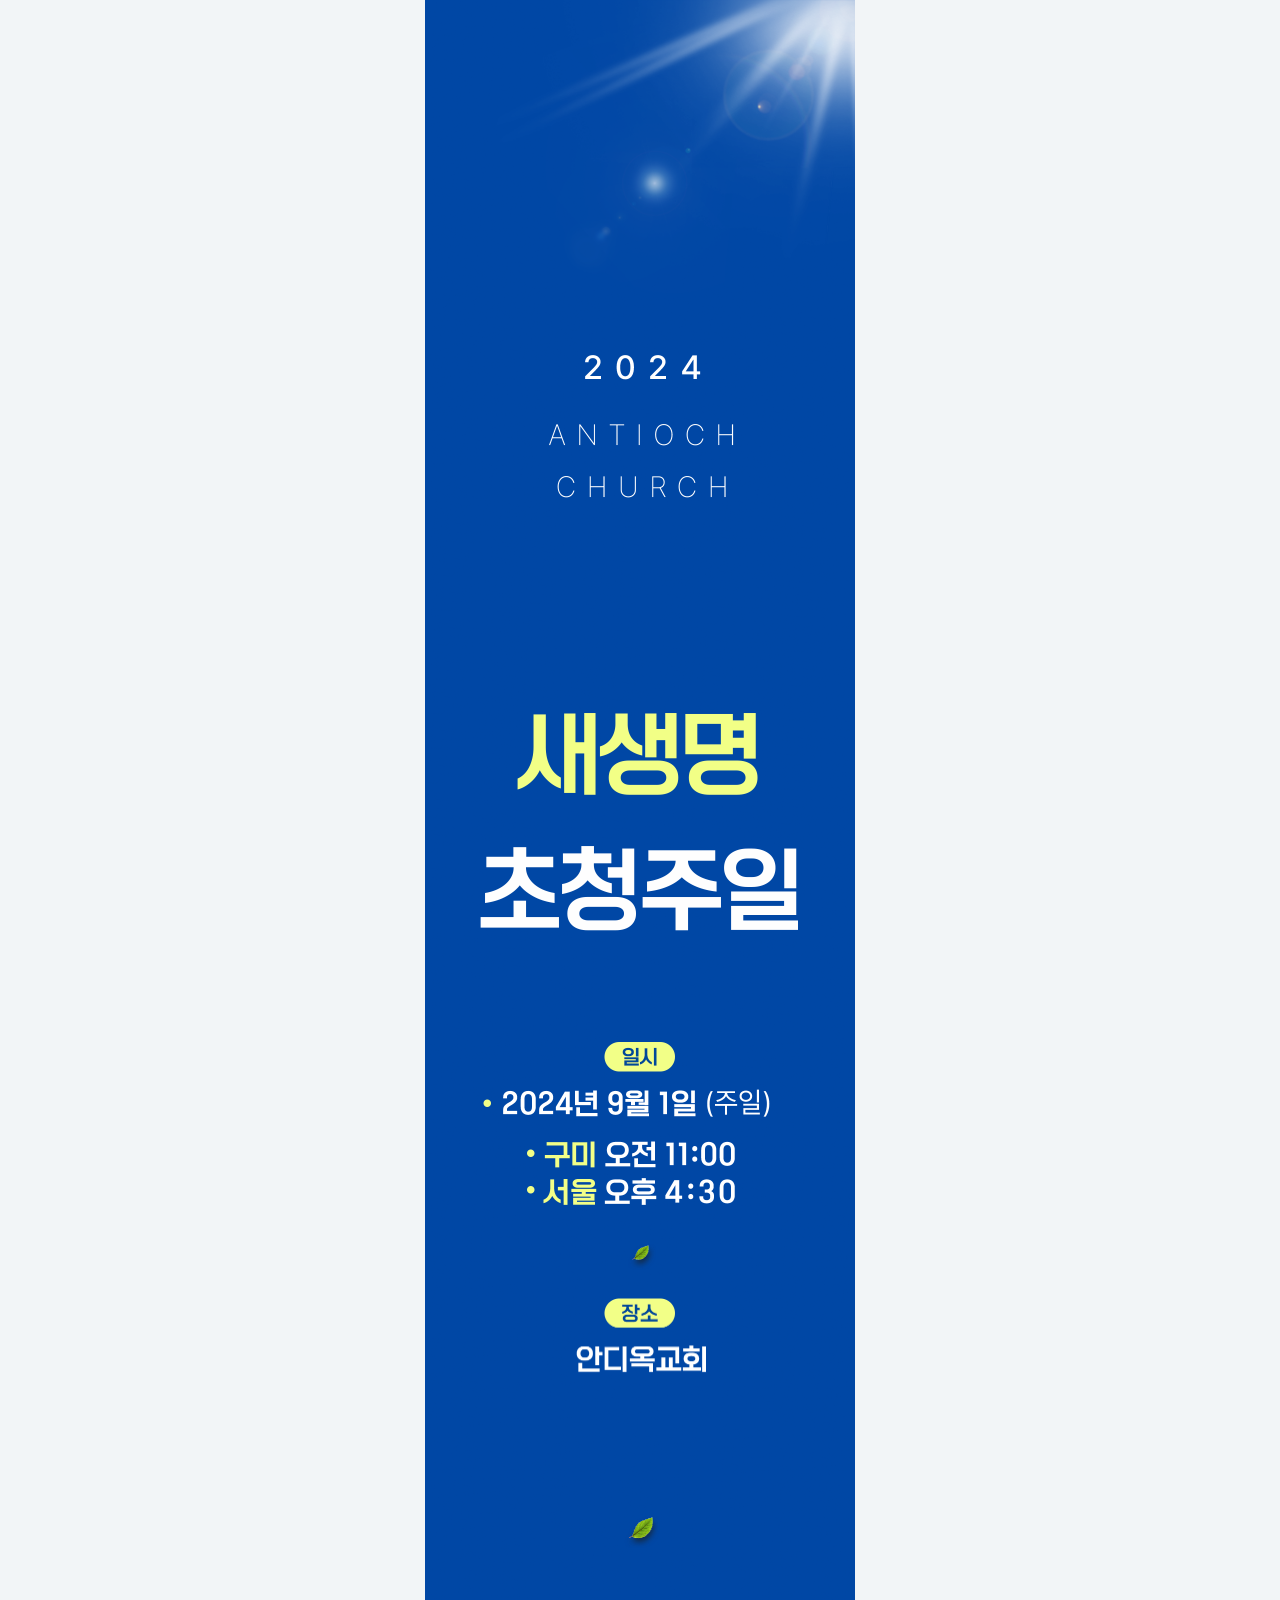
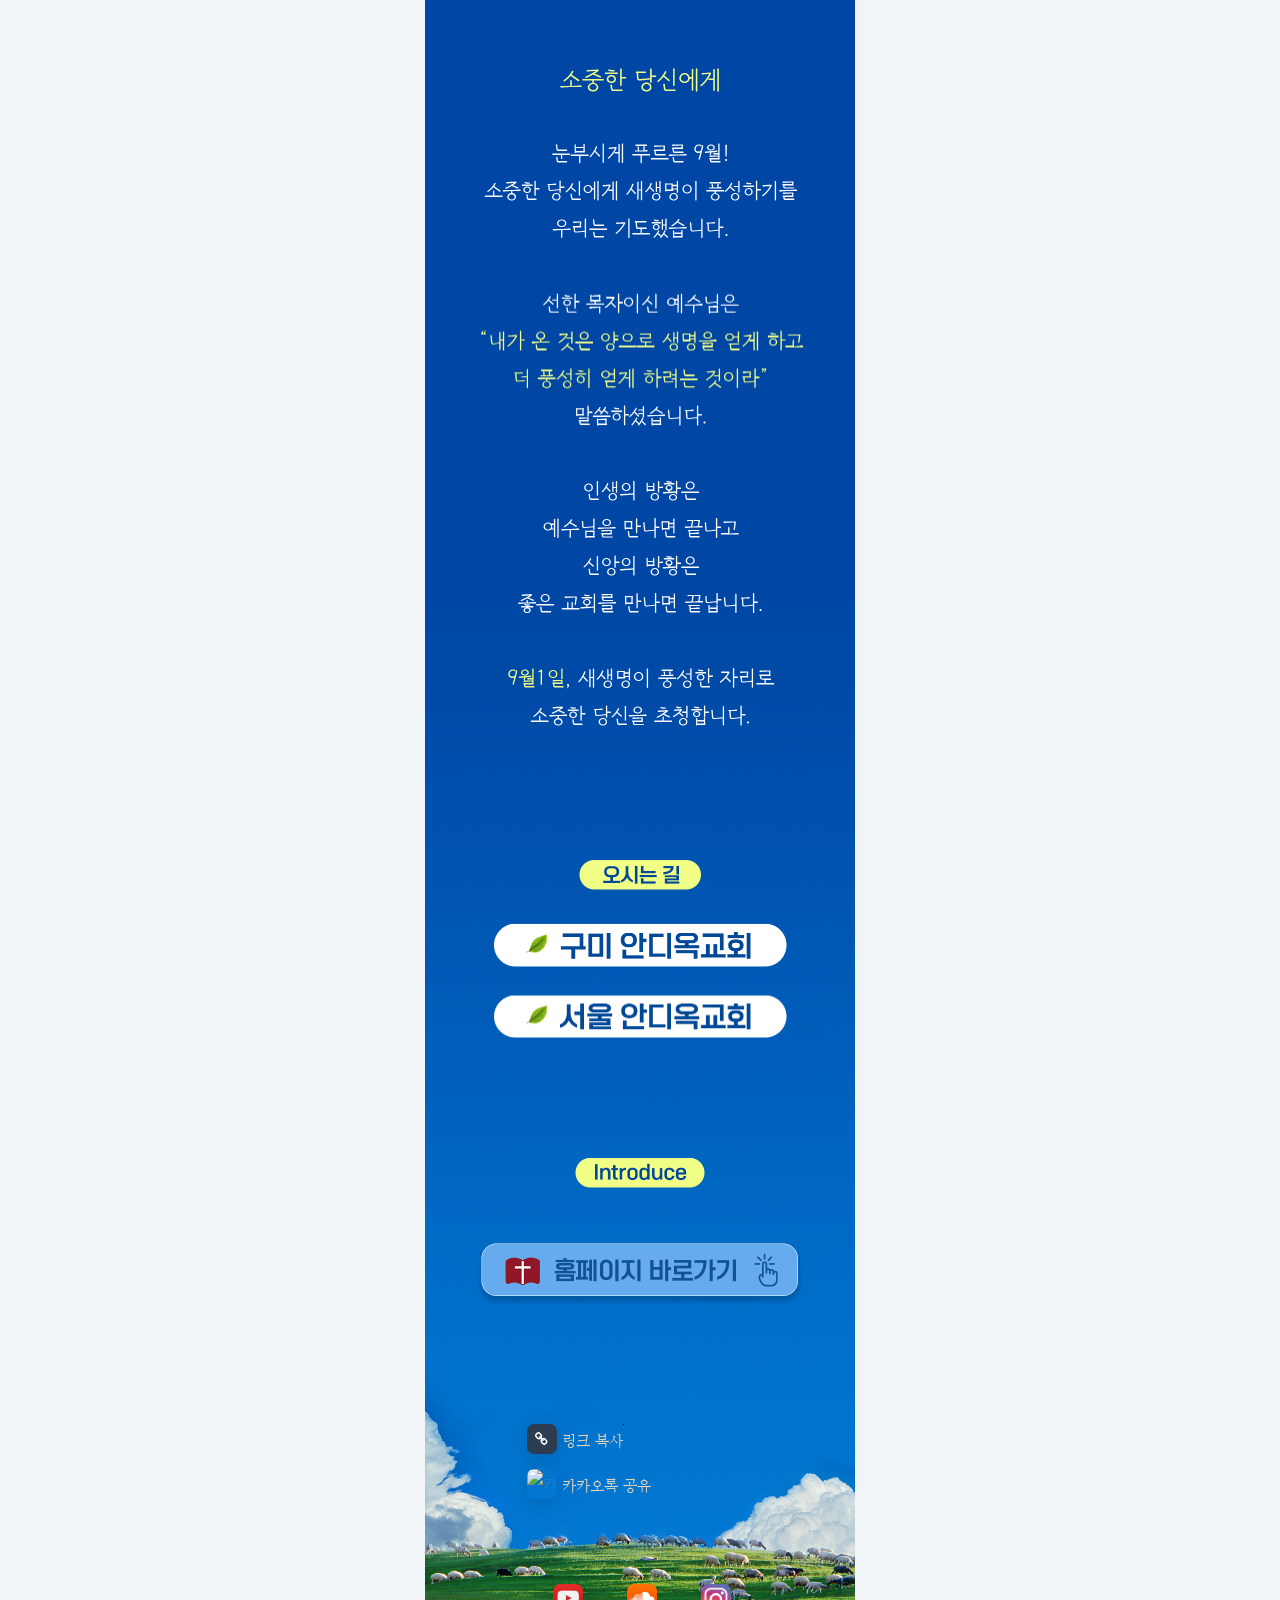
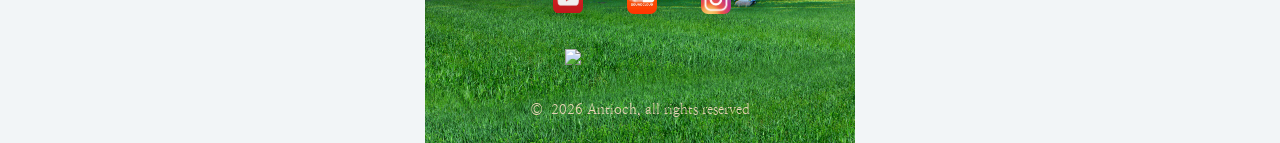
==== index.html @ e5db1d6f "second" ====
<!-- 2024 전교인 새생명 초청 주일 -->

<!DOCTYPE html>
<html lang="kr">
  <head>
    <meta http-equiv="Content-Type" content="text/html; charset=UTF-8" />
    <meta
      name="apple-mobile-web-app-status-bar-style"
      content="black-translucent"
    />
    <meta
      name="viewport"
      content="width=device-width, initial-scale=1, minimum-scale=1, viewport-fit=cover, user-scalable=yes"
    />
    <meta name="format-detection" content="telephone=no" />
    <link rel="shortcut icon" type="image/x-icon" href="img2/logo.png" />
    <link
      rel="stylesheet"
      href="https://maxcdn.bootstrapcdn.com/font-awesome/4.7.0/css/font-awesome.min.css"
    />
    <!--링크복사, 위로가기 토글 아이콘-->
    <link rel="stylesheet" type="text/css" href="./src/framework.css" />
    <!--  로딩 -->
    <link rel="stylesheet" type="text/css" href="./src/style.css" />
    <!--전체형태-->
    <link rel="stylesheet" type="text/css" href="./src/slider.css" />
    <link rel="stylesheet" href="./src/fade.css" />

    <!-- 폰트어썸 -->
    <script type="text/javascript" src="./src/jquery.js"></script>
    <script type="text/javascript" src="./src/plugins.js"></script>
    <script type="text/javascript" src="./src/underscore.js"></script>
    <script
      type="text/javascript"
      src="./src/modernizr.custom.63321.js"
    ></script>
    <script type="text/javascript" src="./src/custom.js"></script>
    <script charset="UTF-8" src="./src/kakao.js"></script>
    <script
      src="https://t1.kakaocdn.net/kakao_js_sdk/${VERSION}/kakao.min.js"
      integrity="${INTEGRITY_VALUE}"
      crossorigin="anonymous"
    ></script>
    <script type="text/javascript" src="./src/fade.js"></script>
    <script>
      setTimeout(function () {
        location.reload();
      }, 900000); // 900000밀리초 = 900초후 페이지 새로고침
    </script>

    <meta property="og:image" content="img2/metaimg.jpg" />
    <!-- 테스트 -->
    <title>전교인 새생명 초청주일</title>
    <meta property="og:description" content="2024년 9/1(일) 안디옥교회 본당" />
    <meta name="apple-mobile-web-app-capable" content="yes" />
    <meta name="theme-color" content="#000000" />
  </head>

  <!-- head 1차 정리 -->

  <body class="is-not-ios" onload="showImage()">
    <!-- 로딩 이미지 -->
    <div id="preloader" class="preloader-light">
      <div id="preload-spinner"></div>
      <h1></h1>
      <p>잠시만 기다려주세요</p>
    </div>

    <!-- body start -->
    <div id="page-transitions" style="min-height: 592px">
      <!-- <div id="menu-hider" style="transition: all 300ms ease 0s;"></div> -->
      <div class="page-content" style="transition: all 300ms ease 0s">
        <div class="main-img" id="thisone">
          <!-- <img id="background" src="img2/envelope2.png" alt="background" /> -->
          <img
            id="background letter"
            src="img2/background.png"
            alt="background"
          />
          <!-- <img id="letter" src="img2/letter2.png" alt="background" /> -->
        </div>

        <div>
          <img class="first-part" src="img2/1.png" alt="leap1" />
        </div>

        <div>
          <img class="first-part mt-100" src="img2/2.png" alt="" />
        </div>
        <div>
          <img class="first-part reveal" src="img2/3.png" alt="leap1" />
        </div>

        <div>
          <img class="first-part reveal" src="img2/4.png" alt="" />
        </div>
        <div>
          <img class="first-part reveal" src="img2/5.png" alt="leap1" />
        </div>

        <div>
          <img class="first-part reveal" src="img2/6.png" alt="" />
        </div>
        <div>
          <img class="first-part reveal" src="img2/7.png" alt="leap1" />
        </div>

        <div>
          <img class="first-part reveal" src="img2/8.png" alt="" />
        </div>
        <div>
          <img class="first-part reveal" src="img2/9.png" alt="leap1" />
        </div>

        <div>
          <img class="first-part reveal" src="img2/10.png" alt="" />
        </div>
        <div>
          <img class="first-part reveal" src="img2/11.png" alt="leap1" />
        </div>

        <div>
          <a
            href="https://map.naver.com/p/search/구미안디옥교회/place/12448686?c=15.00,0,0,0,dh&isCorrectAnswer=true"
            target="_blank"
          >
            <img
              class="first-part reveal"
              id="cursor"
              src="img2/12.png"
              alt=""
            />
          </a>
        </div>
        <div>
          <a
            href="https://map.naver.com/p/search/안디옥교회/place/18898428?c=15.00,0,0,0,dh&placePath=%3Fentry%253Dbmp"
            target="_blank"
          >
            <img
              class="first-part reveal"
              id="cursor"
              src="img2/13.png"
              alt=""
            />
          </a>
        </div>

        <div>
          <img class="first-part reveal" src="img2/14.png" alt="" />
        </div>
        <div>
          <a href="http://antiochi.org" target="_blank">
            <img
              class="first-part blink"
              id="mb-100"
              id="cursor"
              src="img2/15.png"
              alt=""
            />
          </a>
        </div>

        <div id="information1">
          <a
            id="copyUrl"
            href="#"
            class="copyUrl shadow-small icon icon-round no-border icon-xs bg-tumblr"
            ><i class="fa fa-link font-14 mr-10"></i>
          </a>
          <a id="copyUrl" href="#" class="copyText copyUrl nanum-font"
            >링크 복사</a
          >
          <div>
            <textarea id="url" readonly="">
              https://prorege.github.io/2024_newlife/</textarea
            >
            <script>
              $(".copyUrl").click(function () {
                $("#url").select();
                document.execCommand("copy");
                alert("초대장 링크(url주소)를 복사 하였습니다.");
              });
            </script>
          </div>
        </div>

        <div id="information1">
          <script
            src="https://t1.kakaocdn.net/kakao_js_sdk/2.1.0/kakao.min.js"
            integrity="sha384-dpu02ieKC6NUeKFoGMOKz6102CLEWi9+5RQjWSV0ikYSFFd8M3Wp2reIcquJOemx"
            crossorigin="anonymous"
          ></script>
          <script>
            Kakao.init("596b4307d682209d7117ba6031069a81");
            if (!Kakao.isInitialized()) {
              console.error("Kakao SDK initialization failed");
            }
          </script>
          <script src="./share.js"></script>
          <a
            id="kakaotalk-sharing-btn"
            href="javascript:shareMessage()"
            class="shadow-small icon icon-round no-border icon-xs"
          >
            <img
              src="https://developers.kakao.com/assets/img/about/logos/kakaotalksharing/kakaotalk_sharing_btn_medium.png"
              class="sns-logo"
              alt="카카오톡 공유 보내기 버튼"
            />
          </a>
          <a
            id="kakaotalk-sharing-btn"
            href="javascript:shareMessage()"
            class="copyText nanum-font"
            >카카오톡 공유</a
          >

          <script>
            function shareMessage() {
              Kakao.Share.sendScrap({
                requestUrl: "https://prorege.github.io/2024_newlife/",
              });
            }
          </script>
        </div>

        <div id="information" class="footer-socials" style="padding-top: 50px">
          <a
            href="https://www.youtube.com/@hewilldoit"
            target="_blank"
            class="shadow-small icon icon-round no-border icon-xs"
            ><img src="img2\youtube-logo.png" class="sns-logo"
          /></a>

          <a
            href="https://soundcloud.com/wzpjxy1a1xfk"
            target="_blank"
            class="shadow-small icon icon-round no-border icon-xs"
            ><img src="img2\logo_soundcloud.jpg" class="sns-logo"
          /></a>

          <a
            href="https://www.instagram.com/antioch1k?utm_source=ig_web_button_share_sheet&igsh=ZDNlZDc0MzIxNw=="
            target="_blank"
            class="shadow-small icon icon-round no-border icon-xs"
            ><img src="./img2/insta.png" class="sns-logo"
          /></a>
        </div>

        <div class="footer-socials">
          <img
            style="width: 50%; margin: 30px auto 0px auto"
              src="https://hits.seeyoufarm.com/api/count/incr/badge.svg?url=https%3A%2F%2Fprorege.github.io%2F2024_newlife&count_bg=%2354AEEE&title_bg=%231762E4&icon=&icon_color=%23E7E7E7&title=%EB%B0%A9%EB%AC%B8%EC%9E%90+%EC%88%98%28%EC%9D%BC%2F%EC%A0%84%EC%B2%B4%29&edge_flat=false"
          />
        </div>

        <div id="information2" style="width: 70%; margin-top: 30px">
          <p class="copyText">
            ©&nbsp;

            <script>
              document.write(new Date().getFullYear());
            </script>
            Antioch, all rights reserved
          </p>
          <!-- <audio controls autoplay loop onloadstart="this.volume=0.5">
            <source src="/img2/bgm.mp3" type="audio/ogg" />
            <source src="/img2/bgm.mp3" type="audio/mpeg" />
             이 문장은 여러분의 브라우저가 audio 태그를 지원하지 않을 때 화면에 표시됩니다! 
          </audio> -->
        </div>
      </div>
    </div>
  </body>
</html>
---- src/framework.css ----
/* Framework.CSS

    Template Name:      Enabled Mobile Templates
    Template URL:       http://enableds.com
    Author:             Enabled
    Author URI:         http://themeforest.net/user/Enabled?ref=Enabled 
    Version:            10.0
    License:            Regular or Extended via ThemeForest
    Structure:          Each chapter from the structure can be located using 
                        CTRL + F ( Windows ) or CMD + F ( Mac ) The titles are
                        copy pasted as they are in the code.
	Table Of Contents:
	
	1. Reset 
	2. Page Content Settings
	3. Typography Reset
	4. Backgrounds & Colors
	5. Image Effects
	6. Typography Custom
	7. Lists
	8. Responsive Classes
	9. Decorations 
	10. Hover + Rotate Effects
	11. Input Styles
	12. Switches
	13. Range sliders
	14. Checkbox and Radios
	15. Dropcaps
	16. Chips
	17. Link Lists
	18. Sortable List 
	19. Search
	20. Buttons
	21. Back to Top Badge 
	22. Mobile Ads & Cookie Policy
	23. Content Strip & Gardient Cards
	24. Icon Column
	25. Home Call To Action
	26. Pricing Table
	27. Block Quotes
	28. Reviews
	29. Article Cards 
	30. Contact Page 
	31. Header & Menu icons
	32. Footer
	33. Custom Menu Canvas Elements 
	34. Menu Wrappers 
	35. Accordion
	36. Tabs 
	37. Toggles
	38. FAQ
	39. Snackbar
	40. Toast Box
	41. Notification Boxes 
	42. Reading Box
	43. Pagination
	44. Progress Bar
	45. Media Pages
	46. Full Page
	47. Page 404
	48. Page Countdown
	49. Page Login
	50. Page VCard
	51. Page Timeline
	52. Page Profile 
	53. Page System
	54. Page TEam
	55. Calendar
	56. Chat
	57. Coverpage
	58. Map FullScreen
	59. Page Plugins
	60. Demo Elements -  Delete these 

	Deleting the mentioned items above can be done by going to the CSS chapter below
	and deleting all the lines in the content. This will help increase loading speed!
*/

p{color:#818181;}
p strong{color:#1f1f1f;}
a{color:#2980b9;}

::-webkit-scrollbar { 
    display: none; 
}

* {
	margin: 0;
	padding: 0;
	border: 0;
	font-size: 100%;
	vertical-align: baseline;
	outline: none;
	font-size-adjust: none;
	-webkit-text-size-adjust: none;
	-moz-text-size-adjust: none;
	-ms-text-size-adjust: none;
	-webkit-tap-highlight-color: rgba(0,0,0,0);
    -webkit-font-smoothing: subpixel-antialiased!important;
    -webkit-transform: translate3d(1,1,1);
    transform:translate3d(1,1,1);    
    text-rendering: auto;
    -webkit-font-smoothing: subpixel-antialiased;
    -moz-osx-font-smoothing: grayscale;
}

*:focus {outline: none;}
*,*:after,*:before {	
    -webkit-box-sizing: border-box;	
    -moz-box-sizing: border-box;	
    box-sizing: border-box;	
    padding: 0;	
    margin: 0;
}

body{
	margin: 0;
	padding: 0;
	overflow-x:hidden;
    font-size:15px;
/*     font-family:'NanumGothic', sans-serif; */
    line-height:30px;
    font-weight:400;
}

::selection {background-color:#CCC; color:#000;}
div, a, p, img, blockquote, form, fieldset, textarea, input, label, iframe, code, pre {
	display: block;
	position:relative;
}

textarea, input {outline: none;}
input[type="submit"]{appearance:none;   -webkit-appearance: none;}
input{border-radius: 0!important; -webkit-border-radius:0px!important; display:inline-block;}
textarea{-webkit-appearance: none!important; border-radius: 0!important; -webkit-border-radius:0px!important;}
label a{display:inline-block;}

/*---Page Content Settings---*/
/*---------------------------*/

#page-transitions{left:0px; right:0px; display:block;}
.page-content{margin-bottom:0px; background-color:#FFFFFF; overflow-x:hidden;}
.page-content-gray{background-color:#ebebeb!important;}
.transparent-bg{background-color:rgba(255,255,255,0)!important; transition:all 250ms ease;}

/*---Typography---*/ 
/*----------------*/ 

p{line-height: 28px; margin-bottom: 0px; font-size:14px;}
p > a {	display: inline; text-decoration: none;}
p > a:hover{text-decoration: underline;}
p > span {display: inline;}
p strong{font-size:14px; font-weight:500;}
span > a {display: inline;}
a > span {display: inline;}
a {text-decoration: none;}
a:hover {text-decoration: none;}
strong a, em a{display:inline;}
h1 > a, h2 > a, h3 > a, h4 > a, h5 > a, h6 > a {display: inline;}
table {bborder-collapse: separate; border-spacing: 0; width: 100%; clear: both; margin-bottom: 27px;}
th {vertical-align: middle; font-weight: bold;}
tr {line-height: 18px;}
td {text-align: center; padding:9px 0px 9px 0px; line-height: 36px; height:36px; max-width: 36px !important;	vertical-align: middle;}
.table tr.even td{background: #efefef;}
.table tr:hover td{background: #f8f8f8;}
/* tr:hover > td {background: #fff;} */
th{	border-bottom: 1px solid #e9e9e9; color: #1f1f1f; line-height:45px;	background-color: #f6f6f6;}
td{ color: #666;background-color: none;}
table{/* background-color: #f6f6f6; */ font-size:12px;}
.table-borders-light *{border-color:rgba(255,255,255,0.1)!important;}
ul, ol{color:#666666; font-size:13px;}
ul {margin-bottom: 30px;}
ul ul{margin-bottom:5px;}
ol ol{margin-bottom:5px;}
ol {margin-bottom: 30px;}
li {line-height: 24px;	margin-bottom:5px;}
ol > li:last-child, ul > li:last-child {margin-bottom:0px;}
textarea{font-family:'NanumGothic', sans-serif;}
sub, sup{font-size: 50%; line-height: 0;  position: relative;  vertical-align: baseline;}
sup{top: -15px;} sub{bottom: 0px;}
.disabled{display:none!important;}
.center-item{margin-left:auto!important; margin-right:auto;}
.font-8{font-size:8px!important;}
.font-9{font-size:9px!important;}
.font-10{font-size:10px!important;}
.font-11{font-size:11px!important;}
.font-12{font-size:12px!important;}
.font-13{font-size:13px!important;}
.font-14{font-size:14px!important;}
.font-15{font-size:15px!important;}
.font-16{font-size:16px!important;}
.font-17{font-size:17px!important;}
.font-18{font-size:18px!important;}
.font-19{font-size:19px!important;}
.font-20{font-size:20px!important;}
.font-21{font-size:21px!important;}
.font-22{font-size:22px!important;}
.font-23{font-size:23px!important;}
.font-24{font-size:24px!important;}
.font-25{font-size:25px!important;}
.font-26{font-size:26px!important;}
.font-27{font-size:27px!important;}
.font-28{font-size:28px!important;}
.font-29{font-size:29px!important;}
.font-30{font-size:30px!important;}
.font-31{font-size:31px!important;}
.font-32{font-size:32px!important;}
.font-33{font-size:33px!important;}
.font-34{font-size:34px!important;}
.font-35{font-size:35px!important;}
.font-36{font-size:36px!important;}
.font-37{font-size:37px!important;}
.font-38{font-size:38px!important;}
.font-39{font-size:39px!important;}
.font-40{font-size:40px!important;}
.font-41{font-size:41px!important;}
.font-42{font-size:42px!important;}
.font-43{font-size:43px!important;}
.font-44{font-size:44px!important;}
.font-45{font-size:45px!important;}
.font-46{font-size:46px!important;}
.font-47{font-size:47px!important;}
.font-48{font-size:48px!important;}
.font-49{font-size:49px!important;}
.font-50{font-size:50px!important;}

/*---Background & Colors---*/
/*-------------------------*/
.bg-full{position:fixed; top:-20px; left:-20px; right:-20px; bottom:-20px; overflow:hidden;}
.bg-cover{background-size:cover; background-position:center center;}
.bg-transparent{background:rgba(0,0,0,0)!important;}
.bg-dark{background-color:rgba(0,0,0,0.3)!important;}
.bg-1{background-image:url(../images/pictures/1.jpg)}
.bg-2{background-image:url(../images/pictures/2.jpg)}
.bg-3{background-image:url(../images/pictures/3.jpg)}
.bg-4{background-image:url(../images/pictures/4.jpg)}
.bg-5{background-image:url(../images/pictures/5.jpg)}
.bg-6{background-image:url(../images/pictures/6.jpg)}
.bg-7{background-image:url(../images/pictures/7.jpg)}
.bg-8{background-image:url(../images/pictures/8.jpg)}
.bg-9{background-image:url(../images/pictures/9.jpg)}

.vertical-bg-0{background-image:url(../images/pictures_vertical/bg0.jpg);}
.vertical-bg-1{background-image:url(../images/pictures_vertical/bg1.jpg);}
.vertical-bg-2{background-image:url(../images/pictures_vertical/bg2.jpg);}
.vertical-bg-3{background-image:url(../images/pictures_vertical/bg3.jpg);}
.vertical-bg-4{background-image:url(../images/pictures_vertical/bg4.jpg);}
.vertical-bg-5{background-image:url(../images/pictures_vertical/bg5.jpg);}
.vertical-bg-6{background-image:url(../images/pictures_vertical/bg6.jpg);}
.vertical-bg-7{background-image:url(../images/pictures_vertical/bg7.jpg);}
.vertical-bg-8{background-image:url(../images/pictures_vertical/bg8.jpg);}
.vertical-bg-9{background-image:url(../images/pictures_vertical/bg9.jpg);}
.vertical-bg-10{background-image:url(../images/pictures_vertical/bg10.jpg);}

.overlay, .overlay-image{
    position:absolute;
    top:0px;
    left:0px;
    right:0px;
    bottom:0px;
    z-index:9;
	background-size:cover;
    pointer-events: none;
}
.overlay-image{z-index:8;}
.above-overlay{position: relative; z-index:10!important;}
.dark-overlay{background-color:rgba(0,0,0,0.7);}
.medium-overlay{background-color:rgba(0,0,0,0.6);}
.light-overlay{background-color:rgba(255,255,255,0.85);}
.overlay-dark{background-color:rgba(0,0,0,0.8);}
.overlay-medium{background-color:rgba(0,0,0,0.65);}
.overlay-light{background-color:rgba(255,255,255,0.75);}
.overlay-gradient{background: linear-gradient(to bottom, rgba(0,0,0,0.0) 0%, rgba(0,0,0,0.0) 20%,rgba(0,0,0,0.1) 40%,rgba(0,0,0,0.7) 70%,rgba(0,0,0,1) 100%);}
.overlay-gradient-large{background: linear-gradient(to bottom, rgba(0,0,0,0.4) 10%, rgba(0,0,0,0.6) 30%,rgba(0,0,0,0.7) 60%,rgba(0,0,0,0.8) 70%,rgba(0,0,0,1) 100%);}
.overlay-gradient-small{background: linear-gradient(to bottom, rgba(0,0,0,0.0) 0%, rgba(0,0,0,0.0) 30%,rgba(0,0,0,0.1) 40%,rgba(0,0,0,0.5) 70%,rgba(0,0,0,0.8) 100%);}

/*Page Highlights*/
.highlight-red .active-menu *{color:#d8334a!important;}
.highlight-red .color-highlight, .highlight-red .active-menu{color:#d8334a!important;}
.highlight-red .bg-highlight{background-color:#d8334a!important; color:#FFFFFF;}
.highlight-red .bg-highlight.button{border:solid 2px #d8334a;}

.highlight-green .active-menu *{color:#8CC152!important;}
.highlight-green .color-highlight, .highlight-green .active-menu{color:#8CC152!important;}
.highlight-green .bg-highlight{background-color:#8CC152!important; color:#FFFFFF;}
.highlight-green .bg-highlight.button{border:solid 2px #8CC152;}

.highlight-blue .active-menu *{color:#D878A8 !important;}
.highlight-blue .color-highlight, .highlight-blue .active-menu{color:#C49793 !important;}
.highlight-blue .bg-highlight{background-color:#D878A8 !important; color:#FFFFFF;}
.highlight-blue .bg-highlight.button{border:solid 2px #D878A8;}

.highlight-yellow .active-menu *{color:#fce9c8!important;}
.highlight-yellow .color-highlight, .highlight-yellow .active-menu{color:#fce9c8!important;}
.highlight-yellow .bg-highlight{background-color:#ffffff !important; color:#333333;}
.highlight-yellow .bg-highlight.button{border:solid 2px #fce9c8;}

.highlight-pink .active-menu *{color:#fa6a8e!important;}
.highlight-pink .color-highlight, .highlight-pink .active-menu{color:#fa6a8e!important;}
.highlight-pink .bg-highlight{background-color:#fa6a8e!important; color:#FFFFFF;}
.highlight-pink .bg-highlight.button{border:solid 2px #fa6a8e;}

.highlight-orange .active-menu *{color:#fc6e51!important;}
.highlight-orange .color-highlight, .highlight-orange .active-menu{color:#fc6e51!important;}
.highlight-orange .bg-highlight{background-color:#fc6e51!important; color:#FFFFFF;}
.highlight-orange .bg-highlight.button{border:solid 2px #fc6e51;}

.highlight-magenta .active-menu *{color:#8067B7!important;}
.highlight-magenta .color-highlight, .highlight-magenta .active-menu{color:#8067B7!important;}
.highlight-magenta .bg-highlight{background-color:#8067B7!important; color:#FFFFFF;}
.highlight-magenta .bg-highlight.button{border:solid 2px #8067B7;}

.highlight-simple .active-menu *{color:#383838!important;}
.highlight-simple .color-highlight, .highlight-simple .active-menu *{color:#383838!important;}
.highlight-simple .color-highlight, .highlight-simple .active-menu{color:#383838!important;}
.highlight-simple .bg-highlight{background-color:#383838!important; color:#FFFFFF;}
.highlight-simple .bg-highlight.button{border:solid 2px #383838;}

.bg-teal-light{ background-color: #A0CECB!important; color:#FFFFFF;}
.bg-teal-dark{  background-color: #7DB1B1!important; color:#FFFFFF;}
.border-teal-light{ border:solid 1px #A0CECB!important;}
.border-teal-dark{  border:solid 1px #7DB1B1!important;}
.bg-hover-teal-light:hover{ background-color: #A0CECB!important; color:#FFFFFF!important; transition:all 200ms ease;}
.bg-hover-teal-dark:hover{  background-color: #7DB1B1!important; color:#FFFFFF!important; transition:all 200ms ease;}
.color-teal-light{ color: #A0CECB!important;}
.color-teal-dark{  color: #7DB1B1!important;}

.bg-green-light{background-color: #A0D468!important; color:#FFFFFF;}
.bg-green-dark{background-color: #8CC152!important; color:#FFFFFF;}
.border-green-light{border:solid 1px #A0D468!important;}
.border-green-dark{ border:solid 1px #8CC152!important;}
.bg-hover-green-light:hover{background-color: #A0D468!important; color:#FFFFFF!important; transition:all 200ms ease;}
.bg-hover-green-dark:hover{background-color: #8CC152!important; color:#FFFFFF!important; transition:all 200ms ease;}
.color-green-light{color: #A0D468!important;}
.color-green-dark{color: #8CC152!important;}

.bg-green2-light{background-color: #2ECC71!important; color:#FFFFFF;}
.bg-green2-dark{background-color: #2ABA66!important; color:#FFFFFF;}
.border-green2-light{border:solid 1px #2ECC71!important;}
.border-green2-dark{ border:solid 1px #2ABA66!important;}
.bg-hover-green2-light:hover{background-color: #2ECC71!important; color:#FFFFFF!important; transition:all 200ms ease;}
.bg-hover-green2-dark:hover{background-color: #2ABA66!important; color:#FFFFFF!important; transition:all 200ms ease;}
.color-green2-light{color: #2ECC71!important;}
.color-green2-dark{color: #2ABA66!important;}

.bg-blue-light{background-color: #5D9CEC!important; color:#FFFFFF;}
.bg-blue-dark{background-color: #4A89DC!important; color:#FFFFFF;}
.border-blue-light{border:solid 1px #5D9CEC!important;}
.border-blue-dark{ border:solid 1px #4A89DC!important;}
.bg-hover-blue-light:hover{background-color: #5D9CEC!important; color:#FFFFFF!important; transition:all 200ms ease;}
.bg-hover-blue-dark:hover{background-color: #4A89DC!important; color:#FFFFFF!important; transition:all 200ms ease;}
.color-blue-light{color: #5D9CEC!important;}
.color-blue-dark{color: #4A89DC!important;}

.bg-blue2-light{background-color: #4FC1E9!important; color:#FFFFFF;}
.bg-blue2-dark{background-color: #3BAFDA!important; color:#FFFFFF!important;}
.border-blue2-light{border:solid 1px #4FC1E9!important;}
.border-blue2-dark{ border:solid 1px #3BAFDA!important;}
.bg-hover-blue2-light:hover{background-color: #4FC1E9!important; color:#FFFFFF!important; transition:all 200ms ease;}
.bg-hover-blue2-dark:hover{background-color: #3BAFDA!important; color:#FFFFFF!important; transition:all 200ms ease;}
.color-blue2-light{color: #4FC1E9!important;}
.color-blue2-dark{color: #3BAFDA!important;}

.bg-magenta-light{background-color: #8067B7!important; color:#FFFFFF;}
.bg-magenta-dark{background-color: #6A50A7!important; color:#FFFFFF;}
.border-magenta-light{border:solid 1px #8067B7!important;}
.border-magenta-dark{ border:solid 1px #6A50A7!important;}
.bg-hover-magenta-light:hover{background-color: #8067B7!important; color:#FFFFFF!important; transition:all 200ms ease;}
.bg-hover-magenta-dark:hover{background-color: #6A50A7!important; color:#FFFFFF!important; transition:all 200ms ease;}
.color-magenta-light{color: #8067B7!important;}
.color-magenta-dark{color: #6A50A7!important;}

.bg-night-light{background-color: #656D78!important; color:#FFFFFF;}
.bg-night-dark{background-color: #434A54!important; color:#FFFFFF;}
.border-night-light{border:solid 1px #656D78!important;}
.border-night-dark{ border:solid 1px #434A54!important;}
.bg-hover-night-light:hover{background-color: #656D78!important; color:#FFFFFF!important; transition:all 200ms ease;}
.bg-hover-night-dark:hover{background-color: #434A54!important; color:#FFFFFF!important; transition:all 200ms ease;}
.color-night-light{color: #656D78!important;}
.color-night-dark{color: #434A54!important;}

.bg-yellow-light{background-color: #fee100!important; color:#FFFFFF;}
.bg-yellow-dark{background-color: #fee100!important; color:#FFFFFF;}
.border-yellow-light{border:solid 1px #fee100!important;}
.border-yellow-dark{ border:solid 1px #fee100!important;}
.bg-hover-yellow-light:hover{background-color: #fee100!important; color:#FFFFFF!important; transition:all 200ms ease;}
.bg-hover-yellow-dark:hover{background-color: #fee100!important; color:#FFFFFF!important; transition:all 200ms ease;}
.color-yellow-light{color: #fee100!important;}
.color-yellow-dark{color: #fee100!important;}

.bg-yellow2-light{background-color: #E8CE4D!important; color:#FFFFFF;}
.bg-yellow2-dark{background-color: #E0C341!important; color:#FFFFFF;}
.border-yellow2-light{border:solid 1px #E8CE4D!important;}
.border-yellow2-dark{ border:solid 1px #E0C341!important;}
.bg-hover-yellow2-light:hover{background-color: #E8CE4D!important; color:#FFFFFF!important; transition:all 200ms ease;}
.bg-hover-yellow2-dark:hover{background-color: #E0C341!important; color:#FFFFFF!important; transition:all 200ms ease;}
.color-yellow2-light{color: #E8CE4D!important;}
.color-yellow2-dark{color: #E0C341!important;}

.bg-orange-light{background-color: #FC6E51!important; color:#FFFFFF;}
.bg-orange-dark{background-color: #E9573F!important; color:#FFFFFF;}
.border-orange-light{border:solid 1px #FC6E51!important;}
.border-orange-dark{ border:solid 1px #E9573F!important;}
.bg-hover-orange-light:hover{background-color: #FC6E51!important; color:#FFFFFF!important; transition:all 200ms ease;}
.bg-hover-orange-dark:hover{background-color: #E9573F!important; color:#FFFFFF!important; transition:all 200ms ease;}
.color-orange-light{color: #FC6E51!important;}
.color-orange-dark{color: #E9573F!important;}

.bg-red-light{background-color: #e74c3c!important; color:#FFFFFF;}
.bg-red-dark{background-color: #c0392b!important; color:#FFFFFF;}
.border-red-light{border:solid 1px #e74c3c!important;}
.border-red-dark{ border:solid 1px #c0392b!important;}
.bg-hover-red-light:hover{background-color: #e74c3c!important; color:#FFFFFF!important; transition:all 200ms ease;}
.bg-hover-red-dark:hover{background-color: #c0392b!important; color:#FFFFFF!important; transition:all 200ms ease;}
.color-red-light{color: #e74c3c!important;}
.color-red-dark{color: #c0392b!important;}

.bg-pink-light{background-color: #fa6a8e !important; color:#FFFFFF;}
.bg-pink-dark{background-color: #FB3365 !important; color:#FFFFFF;}
.border-pink-light{border:solid 1px #fa6a8e !important;}
.border-pink-dark{ border:solid 1px #FB3365 !important;}
.bg-hover-pink-light:hover{background-color: #f85d84!important; color:#FFFFFF!important; transition:all 200ms ease;}
.bg-hover-pink-dark:hover{background-color: #fa6a8e!important; color:#FFFFFF!important; transition:all 200ms ease;}
.color-pink-light{color: #fa6a8e!important;}
.color-pink-dark{color: #FB3365!important;}

.bg-brown-light{background-color: #BAA286 !important; color:#FFFFFF;}
.bg-brown-dark{background-color: #AA8E69 !important; color:#FFFFFF;}
.border-brown-light{border:solid 1px #BAA286 !important;}
.border-brown-dark{ border:solid 1px #AA8E69 !important;}
.bg-hover-brown-light:hover{background-color: #BAA286!important; color:#FFFFFF!important; transition:all 200ms ease;}
.bg-hover-brown-dark:hover{background-color: #AA8E69!important; color:#FFFFFF!important; transition:all 200ms ease;}
.color-brown-light{color: #BAA286!important;}
.color-brown-dark{color: #AA8E69!important;}

.bg-brown2-light{background-color: #8E8271 !important; color:#FFFFFF;}
.bg-brown2-dark{background-color: #7B7163 !important; color:#FFFFFF;}
.border-brown2-light{border:solid 1px #8E8271 !important;}
.border-brown2-dark{ border:solid 1px #7B7163 !important;}
.bg-hover-brown2-light:hover{background-color: #8E8271!important; color:#FFFFFF!important; transition:all 200ms ease;}
.bg-hover-brown2-dark:hover{background-color: #7B7163!important; color:#FFFFFF!important; transition:all 200ms ease;}
.color-brown2-light{color: #8E8271!important;}
.color-brown2-dark{color: #7B7163!important;}

.bg-gray-light{background-color: #bdc3c7!important; color:#FFFFFF;}
.bg-gray-dark{background-color: #95a5a6!important; color:#FFFFFF;}
.border-gray-light{border:solid 1px #bdc3c7!important;}
.border-gray-dark{ border:solid 1px #95a5a6!important;}
.bg-hover-gray-light:hover{background-color: #bdc3c7!important; color:#FFFFFF!important; transition:all 200ms ease;}
.bg-hover-gray-dark:hover{background-color: #95a5a6!important; color:#FFFFFF!important; transition:all 200ms ease;}
.color-gray-light{color: #bdc3c7!important;}
.color-gray-dark{color: #95a5a6!important;}

.bg-white{background-color:#FFFFFF!important;}
.bg-hover-black:hover{background-color:#FFFFFF!important; color:#000000!important;}
/* .color-white{color:#eba5af !important;} */
.border-white{border:solid 1px #FFFFFF!important;}
.border-light{border-color:rgba(255,255,255,0.05)!important;}

.bg-black{background-color:#000000!important;}
.bg-hover-black:hover{background-color:#000000!important; color:#FFFFFF!important;}
.color-black{color:#000000!important;}
.border-black{border:solid 1px #000000!important;}

.gradient-red-light{background-image: linear-gradient(180deg, #ED5565 0%, #DA4453 100%);}
.gradient-red-dark{background-image: linear-gradient(180deg, #D8334A 0%, #BF263C 100%);}
.gradient-orange-light{background-image: linear-gradient(180deg, #f88168 0%, #E9573F 100%);}
.gradient-orange-dark{background-image: linear-gradient(180deg, #FC6E51 0%, #d14b35 100%);}
.gradient-yellow-light{background-image: linear-gradient(180deg, #ffd979 0%, #fac454 100%);}
.gradient-yellow-dark{background-image: linear-gradient(180deg, #fdc435 0%, #e3a526 100%);}
.gradient-green-light{background-image: linear-gradient(180deg, #A0D468 0%, #75a243 100%);}
.gradient-green-dark{background-image: linear-gradient(180deg, #9acb66 0%, #6e9b3d 100%);}
.gradient-mint-light{background-image: linear-gradient(180deg, #4dd9b6 0%, #31a789 100%);}
.gradient-mint-dark{background-image: linear-gradient(180deg, #46d0ad 0%, #1d7c66 100%);}
.gradient-blue-dark{background-image: linear-gradient(180deg, #52bee3 0%, #3291b4 100%);}
.gradient-blue-light{background-image: linear-gradient(180deg, #52bee3 0%, #3291b4 100%);}
.gradient-sky-light{background-image: linear-gradient(180deg, #6ca6ef 0%, #3c77c4 100%);}
.gradient-sky-dark{background-image: linear-gradient(180deg, #4690f0 0%, #2a5da3 100%);}
.gradient-magenta-light{background-image: linear-gradient(180deg, #b49fe6 0%, #7863af 100%);}
.gradient-magenta-dark{background-image: linear-gradient(180deg, #a387e0 0%, #6A50A7 100%);}
.gradient-brown-light{background-image: linear-gradient(180deg, #e2c6a7 0%, #AA8E69 100%);}
.gradient-brown-dark{background-image: linear-gradient(180deg, #bfaf97 0%, #8e8170 100%);}
.gradient-night-light{background-image: linear-gradient(180deg, #656D78 0%, #434A54 100%);}
.gradient-night-dark{background-image: linear-gradient(180deg, #3C3B3D 0%, #323133 100%);}

.opacity-0{opacity:0.0;}
.opacity-05{opacity:0.05;}
.opacity-10{opacity:0.1;}
.opacity-20{opacity:0.2;}
.opacity-25{opacity:0.25;}
.opacity-30{opacity:0.3;}
.opacity-40{opacity:0.4;}
.opacity-50{opacity:0.5;}
.opacity-60{opacity:0.6;}
.opacity-70{opacity:0.7;}
.opacity-75{opacity:0.75;}
.opacity-80{opacity:0.8;}
.opacity-90{opacity:0.9;}
.border-round{border-radius:100px; overflow:hidden;}

.bg-green-light i, 
.bg-green-dark i,
.bg-teal-light i, 
.bg-teal-dark i, 
.bg-magenta-light i, 
.bg-magenta-dark i, 
.bg-yellow-light i, 
.bg-yellow-dark i, 
.bg-orange-light i, 
.bg-orange-dark i, 
.bg-red-dark i, 
.bg-red-light i, 
.bg-gray-light i, 
.bg-gray-dark i{color:#FFFFFF;}

.bg-facebook{background-color:#3b5998; color:#FFFFFF; border:solid 1px #3b5998;}
.bg-facebook:hover{background-color:#4469b7; color:#FFFFFF; border:solid 1px #3b5998;}
.bg-linkedin{background-color:#0077B5; color:#FFFFFF; border:solid 1px #0077B5;}
.bg-linkedin:hover{background-color:#0186cb; color:#FFFFFF; border:solid 1px #0077B5;}
.bg-twitter{background-color:#4099ff; color:#FFFFFF; border:solid 1px #4099ff;}
.bg-twitter:hover{background-color:#5fa9fd; color:#FFFFFF; border:solid 1px #4099ff;}
.bg-google{background-color:#d34836; color:#FFFFFF; border:solid 1px #d34836;}
.bg-google:hover{background-color:#ea4f3b; color:#FFFFFF; border:solid 1px #d34836;}
.bg-whatsapp{background-color:#34AF23; color:#FFFFFF; border:solid 1px #34AF23;}
.bg-whatsapp:hover{background-color:#3cc729; color:#FFFFFF; border:solid 1px #34AF23;}
.bg-pinterest{background-color:#C92228; color:#FFFFFF; border:solid 1px #C92228;}
.bg-pinterest:hover{background-color:#e3262c; color:#FFFFFF; border:solid 1px #C92228;}
.bg-sms{background-color:#27ae60; color:#FFFFFF; border:solid 1px #27ae60;}
.bg-sms:hover{background-color:#2bbe69; color:#FFFFFF; border:solid 1px #27ae60;}
.bg-mail{background-color:#3498db; color:#FFFFFF; border:solid 1px #3498db;}
.bg-mail:hover{background-color:#38a5ed; color:#FFFFFF; border:solid 1px #3498db;}
.bg-dribbble{background-color:#EA4C89; color:#FFFFFF; border:solid 1px #EA4C89;}
.bg-dribbble:hover{background-color:#fc5294; color:#FFFFFF; border:solid 1px #EA4C89;}
.bg-tumblr{background-color:#2C3D52; color:#FFFFFF; border:solid 1px #2C3D52;}
.bg-tumblr:hover{background-color:#3e5674; color:#FFFFFF; border:solid 1px #2C3D52;}
.bg-reddit{background-color:#336699;color:#FFFFFF; border:solid 1px #336699;}
.bg-reddit:hover{background-color:#3b77b4;color:#FFFFFF; border:solid 1px #336699;}
.bg-youtube{background-color:#D12827;color:#FFFFFF; border:solid 1px #D12827;}
.bg-youtube:hover{background-color:#ea2e2d;color:#FFFFFF; border:solid 1px #D12827;}
.bg-phone{background-color:#27ae60;color:#FFFFFF; border:solid 1px #27ae60;}
.bg-phone:hover{background-color:#2cc76e; color:#FFFFFF; border:solid 1px #27ae60;}
.bg-skype{background-color:#12A5F4; color:#FFFFFF; border:solid 1px #27ae60;}
.bg-skype:hover{background-color:#0f95dd; color:#FFFFFF; border:solid 1px #27ae60;}
.bg-instagram{background-color:#e1306c; color:#FFFFFF; border:solid 1px #e1306c;}
.bg-instagram:hover{background-color:#c3295d; color:#FFFFFF; border:solid 1px #c3295d;}

.color-facebook{color:#3b5998!important;}
.color-linkedin{color:#0077B5!important;}
.color-twitter{color:#4099ff!important;}
.color-google{color:#d34836!important;}
.color-whatsapp{color:#34AF23!important;}
.color-pinterest{color:#C92228!important;}
.color-sms{color:#27ae60!important;}
.color-mail{color:#3498db!important;}
.color-dribbble{color:#EA4C89!important;}
.color-tumblr{color:#2C3D52!important;}
.color-reddit{color:#336699!important;}
.color-youtube{color:#D12827!important;}
.color-phone{color:#27ae60!important;}
.color-skype{color:#12A5F4!important;}
.color-facebook:hover, .color-twitter:hover, .color-google:hover, .color-pinterest:hover, .color-sms:hover, .color-mail:hover, .color-dribbble:hover, .color-tumblr:hover, .color-reddit:hover, .color-youtube:hover, .color-phone:hover{color:#FFFFFF;}

.float-left{float:left; margin-top:10px; margin-right:10px;}
.float-right{float:right; margin-top:10px; margin-left:10px;}
.read-more-right{float:right; display:block;}
.read-more-right i{padding-left:10px;}

/*---Image Effects---*/
/*-------------------*/

.polaroid-effect{ border:solid 1px rgba(0,0,0,0.15); background-color:#FFFFFF;padding:8px; box-shadow:0px 2px 5px rgba(0,0,0,0.15);}
.polaroid-effect-small{padding:5px;}
.polaroid-effect p{margin-bottom:-5px!important;}

.blur-effect-caption, .scale-effect-caption, .grayscale-effect-caption{
	position:absolute;
	top:0px;
	left:0px;
	right:0px;
	bottom:0px;
	z-index:9;
	pointer-events: none;
	opacity:0;
	transition:all 250ms ease;
	padding:15px;
}
.grayscale-effect strong, .blur-effect-caption strong, .scale-effect-caption strong{z-index:10; position: relative; display:block;}
.grayscale-effect em, .blur-effect-caption em, .scale-effect-caption em{z-index:10; position:relative; display:block; line-height:24px;}

.scale-effect{overflow:hidden; transition:all 500ms ease;}
.scale-effect img:hover{transform:scale(1.2, 1.2)!important; transition:all 500ms ease;}
.scale-effect img:hover ~ .scale-effect-caption{opacity:1!important; transition:all 500ms ease;	transition-delay: 150ms;}

.blur-effect{overflow:hidden; transition:all 250ms ease!important;}
.blur-effect img{transition:all 500ms ease;}
.blur-effect img:hover{filter: blur(2px); transition:all 500ms ease;}
.blur-effect img:hover ~ .blur-effect-caption{opacity:1!important; transition:all 500ms ease;	transition-delay: 150ms;}

.grayscale-effect{overflow:hidden; transition:all 250ms ease;}
.grayscale-effect img:hover{filter: grayscale(100%); transition:all 500ms ease;}
.grayscale-effect img:hover ~ .grayscale-effect-caption{opacity:1!important; transition:all 500ms ease;	transition-delay: 150ms;}


/*---Typography---*/
/*----------------*/

h1, h2, h3, h4, h5, h6{
/* 	font-family:'NanumGothic', sans-serif; */
    letter-spacing:-0.5px;
}

h1{ font-size:24px; line-height:30px; font-weight:500; margin-bottom:5px;}
h2{ font-size:21px; line-height:25px; font-weight:500; margin-bottom:5px;}
h3{ font-size:20px; line-height:24px; font-weight:500; margin-bottom:5px;}
h4{ font-size:18px; line-height:23px; font-weight:500; margin-bottom:5px;}
h5{ font-size:15px; line-height:22px; font-weight:500; margin-bottom:5px;}

.small-heading{font-size:12px;	margin:-10px 0px 10px 0px; display:block;}
.heading-style h4{text-align:center;}
.heading-style p{width:90%!important; margin-left:auto; margin-right:auto;}

.heading-style .line{
    z-index:1;
    width:280px;
	margin:30px auto 25px auto;
    display:block;
    height: 1px;
}

.heading-style i{
    font-size:24px;
    height:40px;
    width:50px;
    text-align:center;
    line-height:40px;
    position:absolute;
    top:38px;
    left:50%;
    margin-left:-25px;
    z-index:2;
}

.heading-style p{
    width:300px;
    text-align:center;
    margin-left:auto;
    margin-right:auto;
}

/*Content Title*/
.content-title{margin:0px 20px;}
.content-title span{
    display:block;
    font-size:10px;
    font-weight:500;
    margin-bottom:-12px;
    color:#8e8e8e;
    text-transform:uppercase;
}
.content-title h1{
    font-size:26px;
    font-weight:700;
    letter-spacing:-1.1px;
}
/*
.content-title a{
    position:absolute;
    right:0px;
    top:50%;
    margin-top:-13px;
    font-size:13px;
    
}
*/

/*---Lists---*/
/*-----------*/

.font-icon-list li{list-style:none;	padding-left:0px; margin-left:-20px; line-height:30px;}
.font-icon-list i{margin-right:10px; width:20px; text-align:center;	display:inline-block;}
.font-icon-list .font-icon-list{padding-left:30px;}
.icon-list{list-style: none;    padding-left:0px;}
.icon-list i{width:20px; text-align:center; margin-left:-5px;}
.icon-list ul{padding-left:40px;}

ul{padding-left:20px; list-style-type:disc;}
ul ul, ol ol{padding-top:10px; padding-bottom:10px;}
ol{padding-left:20px; list-style-type: decimal;}
ol ol{list-style-type:lower-alpha;}
ol ol ol{list-style-type:disc;}

/*---Responsive Classes---*/
/*------------------------*/

.top-0{margin-top:0px!important;}
.top-5{margin-top:5px!important;}
.top-10{margin-top:10px!important;}
.top-15{margin-top:15px!important;}
.top-20{margin-top:20px!important;}
.top-25{margin-top:25px!important;}
.top-30{margin-top:30px!important;}
.top-40{margin-top:40px!important;}
.top-50{margin-top:50px!important;}
.bottom-0{margin-bottom:0px!important;}
.bottom-5{margin-bottom:5px!important;}
.bottom-10{margin-bottom:10px!important;}
.bottom-15{margin-bottom:15px!important;}
.bottom-20{margin-bottom:20px!important;}
.bottom-25{margin-bottom:25px!important;}
.bottom-30{margin-bottom:30px!important;}
.bottom-40{margin-bottom:40px!important;}
.bottom-50{margin-bottom:50px!important;}
.left-5{margin-left:5px;}
.left-10{margin-left:10px;}
.left-15{margin-left:15px;}
.left-20{margin-left:20px;}
.left-25{margin-left:25px;}
.left-30{margin-left:30px;}
.right-5{margin-right:5px;}
.right-10{margin-right:10px;}
.right-15{margin-right:15px;}
.right-20{margin-right:20px;}
.right-25{margin-right:25px;}
.right-30{margin-right:30px;}


.pt-0{padding-top:0px!important;}
.pt-5{padding-top:5px!important;}
.pt-10{padding-top:10px!important;}
.pt-15{padding-top:15px!important;}
.pt-20{padding-top:20px!important;}
.pt-25{padding-top:25px!important;}
.pt-30{padding-top:30px!important;}
.pt-40{padding-top:40px!important;}
.pt-50{padding-top:50px!important;}
.pb-0{padding-bottom:0px!important;}
.pb-5{padding-bottom:5px!important;}
.pb-10{padding-bottom:10px!important;}
.pb-15{padding-bottom:15px!important;}
.pb-20{padding-bottom:20px!important;}
.pb-25{padding-bottom:25px!important;}
.pb-30{padding-bottom:30px!important;}
.pb-40{padding-bottom:40px!important;}
.pb-50{padding-bottom:50px!important;}

.clear{clear:both!important;}
.last-column{margin-right:0%!important;}
.left-padding{padding-left:30px;}
.right-padding{padding-right:30px;}
.padding-right{padding-right:20px;}
.padding-left{padding-left:20px;}
.no-border{border:none!important;}
.responsive-image{display:block; width:100%; margin-bottom:15px;}
.rounded-image{border-radius:15px; overflow: hidden;}
.no-shadow{box-shadow:none!important;}
.center-object{margin: auto; background-position:center!important;}
.box-shadow{box-shadow: 0px 2px 10px rgba(0,0,0,0.15);}
.shadow-tiny{	box-shadow:0 0px 27px 0 rgba(0,0,0,.05), 0 0px 14px 0 rgba(0,0,0,.05)!important;}
.shadow-small{	box-shadow:0 10px 47px 0 rgba(0,0,0,.05), 0 5px 14px 0 rgba(0,0,0,.1)!important;}
.shadow-medium{	box-shadow:0 15px 47px 0 rgba(0,0,0,.12), 0 5px 14px 0 rgba(0,0,0,.15)!important;}
.shadow-large{	box-shadow:0 20px 67px 0 rgba(0,0,0,.12), 0 5px 14px 0 rgba(0,0,0,.2)!important;}

.icon-clear-left{padding-left:15px;}
.icon-clear-right{padding-right:15px;}

.maps{min-height:250px;}
.responsive-video{position:relative; min-height:220px; width:100%; overflow:hidden;}
.responsive-video iframe, .responsive-video object, .responsive-video embed {
	position:absolute;
	top:0;
	left:0;
	width:100%;
	height:100%;
}

.content-padding{padding:20px 20px;}
.content-round{padding:0px!important; margin:0px 20px 20px 20px; border-radius:15px!important; overflow:hidden!important;}
.content-round .overlay{border-radius:15px; overflow:hidden;}
.content-large{margin-top:40px!important; margin-bottom:40px!important;}
.content-boxed{border-radius:15px!important; overflow: hidden!important; background-color:#FFFFFF; box-shadow: 0px 2px 5px rgba(0,0,0,0.15);}
.content-boxed-padding{padding:15px 20px; margin-bottom:30px;}
.content-boxed-shadow{box-shadow: 0px 2px 5px rgba(0,0,0,0.15);}
.content-boxed .owl-dots{margin-bottom:0px!important;}
.content-margins{margin-left:20px; margin-right:20px;}

.content{padding:0px 20px 0px 20px; margin-bottom:30px;}
.content-gray{background-color:#f0f2f3;}
.content-fullscreen, .content-full{margin-bottom:30px;	padding:0px;}

.last-column:after, container:after{
	visibility: hidden!important;
	display: block!important;
	content: ""!important;
	clear: both!important;
	height: 0!important;    
}

.container, .container-fullscreen{margin-bottom:30px; display:block;}
.hide-if-mobile{display:none!important;}
.uppercase{text-transform:uppercase;}
.lowercase{text-transform:lowercase;}
.capitalize{text-transform:capitalize!important;}
.thin{font-weight:300!important;}
.ultrathin{font-weight:100!important;}
.thiner{font-weight:400!important;}
.bold{font-weight:600!important;}
.regular{font-weight:400!important;}
.regularbold{font-weight:500!important;}
.bolder{font-weight:700!important;}
.ultrabold{font-weight:900!important;}
.justify{text-align:justify!important;}
.italic{font-style: italic;}
.pointer{cursor:pointer;}

.ultrasmall-text{font-size:10px!important;}
.small-text{font-size:12px!important; margin-top:-5px; display:block; line-height:24px;}
.smaller-text{font-size:11px!important; margin-top:-5px; display:block;}
.normal-text{font-size:14px!important;}
.larger-text{font-size:26px!important;}
.large-text{font-size:28px!important;}
.huge-text{font-size:30px!important;}
.boxed-text{max-width:80%; margin:0 auto; text-align:center;}
.boxed-text-small{max-width:200px; margin:0 auto; text-align:center;}
.boxed-text-large{max-width:300px; margin:0 auto; text-align:center;}
.medium-line-height{line-height:30px;}
.large-line-height{line-height:40px;}
.small-text-icon i{padding-left:15px; width:25px; padding-right:10px;}
.small-text-icon i:first-child{padding-left:0px;}
.border-text{border-width:4px!important; padding:5px 0px 5px 15px; border-right:none!important; border-top:none!important; border-bottom:none!important;}

.center-text{text-align:center!important; display:block;}
.left-text{text-align:left!important; display:block;}
.right-text{text-align:right!important; display:block;}

.center-stars i{font-size:16px; padding:0px 5px 0px 5px;}
.center-stars{width:140px; margin:0 auto;}
.space-left{padding-left:10px;}
.space-right{padding-right:10px;}

.center-boxed-content{max-width:600px!important;}
.center-boxed-text, .center-boxed-content{
    max-width:500px;
    margin-left:auto;
    margin-right:auto;
    padding-left:20px;
    padding-right:20px;
}

.one-half{width:50%; float:left;}
.one-third{width:28%; float:left; margin-right:8%;}    

/*---Decorations---*/
/*-----------------*/
.decoration-margins{margin:0px 20px 0px 20px;}

.decoration{height:1.2px; display:block; margin-bottom:30px; clear:both!important;background-color:rgba(0,0,0,0.05);}
.decoration-boxed{margin:0px 20px 0px 20px;}
.decoration-lines div{height:5px; width:10%; float:left;}
.decoration-lines-thin div{height:3px; width:10%; float:left;}
.deco-0{background-color:#c0392b;}
.deco-1{background-color:#2ecc71;}
.deco-2{background-color:#3498db;}
.deco-3{background-color:#bdc3c7;}
.deco-4{background-color:#f1c40f;}
.deco-5{background-color:#e67e22;}
.deco-6{background-color:#9b59b6;}
.deco-7{background-color:#34495e;}
.deco-8{background-color:#16a085;}
.deco-9{background-color:#95a5a6; margin-bottom:30px;}
.deco-thick{height:3px; width:60px; margin:0 auto;}
.deco-thin{height:2px; width:60px; margin:0 auto;}
.deco-ultrathin{height:1px; width:60px; margin:0 auto;}
.heading-icon{height:50px; width:50px; background-color:#FFFFFF; line-height:27px!important;}

.decoration-small{height:3px; width:100px; margin:0px auto 30px auto;}
.decoration-shadow{height: 5px; border: 0; box-shadow: inset 0 12px 12px -12px rgba(0, 0, 0, 0.5);}
.decoration-line-fade{border: 0; height: 1px; background-image: linear-gradient(to right, rgba(0, 0, 0, 0), rgba(0, 0, 0, 0.75), rgba(0, 0, 0, 0));}
.decoration-zig-zag{height: 6px; background: url(/invite/assets/images/deco-zig.png) repeat-x 0 0; border: 0;}
.decoration-slash{height: 6px; background: url(/invite/assets/images/deco-slash.png) repeat-x 0 0; border: 0;}

/*---Hover + Rotate Effects---*/
/*----------------------------*/
.rotate-45{-webkit-transform: rotate(45deg); transform: rotate(45deg);}
.rotate-90{-webkit-transform: rotate(90deg); transform: rotate(90deg);}
.rotate-135{ -webkit-transform: rotate(135deg); transform: rotate(135deg);}
.rotate-180{ -webkit-transform: rotate(90deg); transform: rotate(90deg);}
.rotate-225{ -webkit-transform: rotate(225deg); transform: rotate(225deg);}
.rotate-270{ -webkit-transform: rotate(270deg); transform: rotate(270deg);}
.rotate-315{ -webkit-transform: rotate(315deg); transform: rotate(315deg);}
.rotate-45, .rotate-90, .rotate-135, .rotate-180, .rotate-225, .rotate-270, .rotate-315{transition:all 250ms ease;}
.scale-hover:hover{ -webkit-transform: scale(1.1,1.1); transform: scale(1.1,1.1); transition:all 250ms ease;}
.scale-out{-webkit-transform: scale(0,0); transform: scale(0,0); transition:all 250ms ease;    }
.opacity-out{opacity:0; transition:all 250ms ease;}

/*Input Style*/
/*-----------*/
.input-simple-1.has-icon i{
	position:absolute;
	z-index:2;
	right:0px;
	font-size:12px;
	height:40px;
	width:12px;
	line-height:41px;
	text-align:center;
	color:#666666;
}

.input-simple-1.textarea.has-icon i{margin-top:28px;}
.input-simple-1.textarea textarea{
	padding:5px 30px 10px 0px;
	height:40px;
	line-height:28px;
	border-bottom:solid 1px rgba(0,0,0,0.1);
	background-color:transparent;
	transition:all 250ms ease;
}

.input-simple-1.textarea textarea:focus{height:120px;}
.input-simple-1 em, .select-box-1 em{
	font-style: normal;
	display:block;
	font-size:11px;
}

.input-simple-1 strong, .select-box-1 strong{
	position:absolute;
	right:0px;
	font-size:10px;
	font-style:italic;
	font-weight:400;
	color:#cacaca;
}

.input-simple-1 input{
	height:40px;
	line-height:40px;
	border-bottom:solid 1px rgba(0,0,0,0.1);
	border-left:none!important;
	border-right:none!important;
	border-top:none!important;
	display:block;
	width:100%;
	box-shadow: none;
	background-color:transparent;
	transition:all 250ms ease;
    font-size:12px;
}

.input-simple-1.has-icon input{text-indent:0px!important;}
.input-simple-1 input::placeholder, .input-simple-1 textarea::placeholder{color:#b7b7b7;}
.input-simple-1.input-blue input:focus{border-bottom:solid 1px #5D9CEC!important;}
.input-simple-1.input-green input:focus{border-bottom:solid 1px #A0D468!important;}
.input-simple-1.input-red input:focus{border-bottom:solid 1px #D8334A!important;}

.input-simple-1 .textarea-simple-1{
	width:100%;
	display:block;
	padding:0px;
	text-indent: 0px;
	transition:all 250ms ease;
    font-size:12px;
}

/*Select Box*/
.select-box {
	border: 1px solid rgba(0,0,0,0.1);  
	background: #FFFFFF url("[data-uri]") no-repeat 95% 50%;
    box-sizing: border-box;
    margin-bottom:30px;
    height:50px;
    line-height:50px;
	width:100%;
    box-shadow: none;
    -webkit-appearance: none;
	background-color:transparent;
}

.select-box select {
    width:99.9%;
    height:50px;
    padding-left:20px;
    line-height:50px;
    border: none;
    box-shadow: none;
    background: transparent;
    background-image: none;
    -webkit-appearance: none;
    box-sizing: border-box;
}

.select-box-1{margin-top:50px; border:none; border-bottom:solid 1px rgba(0,0,0,0.1); padding-top:5px; font-size:12px;}
.select-box-1 select{padding-left:0px!important; color:#b7b7b7;}
.select-box-1{background-position:center right;}
.select-box-1 em{position:absolute; margin-top:-35px;}
.select-box-1 strong{margin-top:-35px;}
.select-box select:focus {outline: none; color:#666666;}
.select-style select:-moz-focusring {color: transparent; text-shadow: 0 0 0 #000;}

/*Classic Style*/
.input-simple-2.has-icon i{
	position:absolute;
	z-index:2;
	right:0px;
	font-size:12px;
	height:50px;
	width:50px;
	line-height:50px;
	text-align:center;
	color:#666666;
}

.input-simple-2{
	box-sizing: border-box;
	display:block;
	width:100%;
}

.input-simple-2 input{
	border:solid 1px rgba(0,0,0,0.1);
	background-color:transparent;
	height:50px;
	line-height:50px;
	border-radius:3px!important;
	text-indent:15px;
	box-sizing: border-box;
	display:block;
	width:100%;
	font-size:12px;
	outline: none; 
	appearance: none;
	-webkit-appearance: none;
	transition:all 250ms ease;
}

.input-simple-2.textarea.has-icon i{margin-top:0px;}
.input-simple-2.textarea textarea{
	padding-top:5px;
	padding-right:30px;
	height:50px;
	border-radius:3px!important;
	padding-top:10px;
	padding-left:15px;
	line-height:28px;
	background-color:transparent;
	border:solid 1px rgba(0,0,0,0.1);
	transition:all 250ms ease;
    font-size:12px;
}

.input-simple-2.textarea textarea:focus{height:130px;}
.input-simple-2.has-icon input{text-indent:15px!important;}
.input-simple-2 input::placeholder, .input-simple-2 textarea::placeholder{color:#959595;}
.input-simple-2.input-blue input:focus{border:solid 1px #5D9CEC!important;}
.input-simple-2.input-green input:focus{border:solid 1px #A0D468!important;}
.input-simple-2.input-red input:focus{border:solid 1px #FC6E51!important;}

.select-box-2{border:solid 1px rgba(0,0,0,0.1); border-radius:3px!important; font-size:12px;}
.select-box-2 select{padding-left:15px!important; color:#a3a3a3;}
.select-box-2{background-position:center 10;}

.textarea-simple-2{
	width:100%;
	display:block;
	padding:0px;
	text-indent: 0px;
	transition:all 250ms ease;
}

/*---Switches---*/
/*--------------*/

.switch-box h5{
	float:left;
	width:200px;
	font-weight:400;
	font-size:15px;
}

.switch-box div{float:right;}
.switch-box:after {
    content: '';
    display: block;
    clear: both;
}

/*iOS Style*/
.ios-switch {
    position: relative; width: 45px;
    -webkit-user-select:none; -moz-user-select:none; -ms-user-select: none;
}
.ios-switch-checkbox {display: none;}
.ios-switch-label {
    display: block; overflow: hidden; cursor: pointer;
    height: 27px; padding: 0; line-height: 20px;
    border: 1px solid #E3E3E3; border-radius: 20px;
    background-color: #FFFFFF;
    transition: all 250ms ease; 
}
.ios-switch-label:before {
    content: "";
    display: block; width: 25px; margin: 0px;
    background: #FFFFFF;
    position: absolute; top: 0; bottom: 0;
    right: 19px;
    border: 2px solid #E3E3E3; border-radius: 20px;
    transition: all 250ms ease; 
}
.ios-switch-checkbox:checked + .ios-switch-label {background-color: #A0D468;}
.ios-switch-checkbox:checked + .ios-switch-label, .ios-switch-checkbox:checked + .ios-switch-label:before {border-color: #A0D468;}
.ios-switch-checkbox:checked + .ios-switch-label:before {right: 0px;}

/*Material Style*/
.material-switch {position: relative; width: 40px; margin-left:1px; -webkit-user-select:none; -moz-user-select:none; -ms-user-select: none;}
.material-checkbox {display: none;}
.material-label {
    display: block;  cursor: pointer;
    height: 16px; padding: 0; line-height: 16px;
    border: 0px solid #FFFFFF; border-radius: 22px;
    background-color: #9E9E9E;
}
.material-label:before {
    content: "";
    display: block; width: 22px; margin: -3px;
    background: #FFFFFF;
    position: absolute; top: 0; bottom: 0;
    right: 25px;
    border-radius: 22px;
    box-shadow: 0 6px 12px 0px #757575;
	transition:all 250ms ease;
}
.material-checkbox:checked + .material-label {background-color: #68A3F0;}
.material-checkbox:checked + .material-label, .material-checkbox:checked + .material-label:before {border-color: #68A3F0;}
.material-checkbox:checked + .material-label .onoffswitch-inner {margin-left: 0;}
.material-checkbox:checked + .material-label:before {right: 0px; background-color: #3A76C4; box-shadow: 3px 6px 18px 0px rgba(0, 0, 0, 0.2);}

/*---Range Sliders---*/
/*-------------------*/

.range-slider input{width:100%;}
input[type="range"]{
	-webkit-appearance:none;
	height:20px;
	outline: none;
}

input[type="range"]::-webkit-slider-thumb{
	-webkit-appearance:none;
	width:20px;
	height:20px;
	background:#F26B5E;
	position:relative;
	z-index:3;
}

input[type="range"]::-webkit-slider-thumb:after{
	content:" ";
	height:10px;
	position:absolute;
	z-index:1;
	right:20px;
	top:5px;
	background: #ff5b32;
	background: linear-gradient(to right, #f088fc 1%, #AC6CFF 70%);
}

.ios-slider{
	height:40px!important;
	background: linear-gradient(to right, #5D9CEC 0%, #5D9CEC 100%);
	background-size:100% 3px;
	background-position:center;
	background-repeat:no-repeat;
}

.ios-slider::-webkit-slider-thumb{
	background-color:#FFFFFF!important;
	border:solid 1px rgba(0,0,0,0.1);
	border-radius:30px;
	height:25px!important;
	width:25px!important;
	box-shadow: -3px 3px 10px 1px rgba(0,0,0,0.2)!important;
}

.material-slider{
	height:40px!important;
	background: linear-gradient(to right, #CCD1D9 0%, #CCD1D9 100%);
	background-size:100% 18px;
	background-position:center;
	background-repeat:no-repeat;
	padding:0px 3px 0px 3px;
}

.material-slider::-webkit-slider-thumb{
	background-color:#434A54!important;
	border:solid 1px rgba(0,0,0,0.1);
	height:10px!important;
	width:30px!important;
}

.classic-slider{
	height:20px!important;
	background-color:#FFFFFF;
	border:solid 1px rgba(0,0,0,0.1);
	border-radius:30px!important;
	background-size:100% 25px;
	background-position:center;
	background-repeat:no-repeat;
	background-color:transparent;
	padding:0px 3px 0px 3px;
	-webkit-box-shadow:inset 0 2px 2px 1px rgba(0,0,0,0.1);
	box-shadow:inset 0 2px 2px 1px rgba(0,0,0,0.1);
}

.classic-slider::-webkit-slider-thumb{
	background-color:#5D9CEC!important;
	border:solid 1px rgba(0,0,0,0.0);
	height:16px!important;
	border-radius:20px;
	width:16px!important;
	box-shadow: -3px 3px 10px 1px rgba(0,0,0,0.2)!important;
}

.range-slider-icons{padding:0px 30px 0px 30px;}
.range-slider.range-slider-icons i{
	position:absolute;
	top:0px;
	height:44px;
	line-height:44px;
	text-align:center;
}

.range-slider .fa-range-icon-1{left:0px;}
.range-slider .fa-range-icon-2{right:0px;}

/*---Checkboxes & Radios---*/
/*-------------------------*/

.fac {
    -webkit-user-select: none;
    -moz-user-select: none;
    -ms-user-select: none;
    user-select: none;
    position: relative;
    display: inline-block;
    vertical-align: middle;
    font-size:14px;
}

.fac label {
    margin: 0em 1em 0em 0em;
    padding-left: 1.5em;
    cursor:pointer;
    font-weight:inherit;
}

.fac > input + label:before,
.fac > span::after {
    font-family: "Font Awesome 5 Free";
	font-weight:900;
    position:absolute;
    left:0;
	margin-top:0.5px;
}

.fac > input + label:before {transition: opacity 150ms ease-in-out;}
.fac input{display:none;}
.checkboxes-demo .fac{display:block;}

.fac-checkbox > input + label:before, .fac-checkbox-round > input + label:before {opacity: 1;}
.fac-checkbox > input:checked + label:before, .fac > input:checked + label:before {opacity: 0;}

.fac-radio > input + label:before,
.fac-checkbox-o > input + label:before,
.fac-checkbox-round-o > input + label:before {opacity: 0;}
.fac-radio > input:checked + label:before,
.fac-checkbox-o > input:checked + label:before,
.fac-checkbox-round-o > input:checked + label:before {opacity: 1;}

.fac-default > input + label:before, .fac-default > span::after {color: #9d9d9d;}
.fac-blue > input + label:before,    .fac-blue > span::after {color: #428bca;}
.fac-green > input + label:before,   .fac-green > span::after {color: #5cb85c;}
.fac-orange > input + label:before,  .fac-orange > span::after {color: #f0ad4e;}
.fac-red > input + label:before,     .fac-red > span::after {color: #d9534f;}

.fac-checkbox > span::after {content: "\f0c8"; opacity:1; font-weight:400;}
.fac-checkbox > input[type=checkbox] + label:before {content: "\f00c"; font-size:10px!important; padding-left:1px;}
.fac-checkbox-round > span::after {content: "\f111"; font-weight:400;}
.fac-checkbox-round > input[type=checkbox] + label:before {content: "\f00c"; font-size:8px!important; padding-left:3px;}
.fac-radio > span::after {content: "\f45c"; font-weight:400; font-size:17px; margin-top:-1px}
.fac-radio > input[type=radio] + label:before {content: "\f14a"; padding-left:0px;} 
.fac-radio-round > span::after {content: "\f058"; font-size:14px!important; margin-left:-1px;}
.fac-radio-round > input[type=radio] + label:before {content: "\f111"; font-weight:400; background-color:#FFFFFF; margin-left:-1px;}  
.dark-skin .fac-radio-round > input[type=radio] + label:before { background-color:#15181b;}
/*---Dropcaps---*/
/*--------------*/

.dropcaps-1:first-child:first-letter{
    float:left; 
    font-size: 60px; 
    margin-right:10px;
    padding:15px 10px 15px 0px;
    font-family: Georgia;
}

.dropcaps-2:first-child:first-letter{
    float: left; 
    font-size: 60px; 
    margin-right:15px;
    padding:15px 5px 15px 0px;
	font-weight:800;
}

.dropcaps-3:first-child:first-letter{
    float: left; 
    font-size: 60px; 
    margin-right:15px;
    padding:15px 5px 15px 0px;
	font-weight:300;
}

.text-highlight{margin-bottom:15px;}
.text-highlight span{
    display:block;
    float:left;
    padding:0px 8px;
    margin-right:5px;   
}

/*---Chips---*/
/*-----------*/

.chips-dark{background-color:#242631!important;	color:#FFFFFF!important;}
.chips a{background-color:#fefefe; border:solid 1px rgba(0,0,0,0.05); display:inline-block;}
.chips .chips-icon, .chips img{
	border-radius:20px;
	font-size:12px;
	text-align:center;
	margin-right:10px;
	position:absolute;
	left:-2px;
	top:-1px;
}

.chips-large a{
    font-size:13px;
	padding:0px 20px 0px 45px;
	border-radius:20px;
	margin-right:5px;
	margin-bottom:5px;
}
.chips-large .chips-icon, .chips-large img{width:32px; height:32px;	line-height:32px;}

.chips-small a{
	padding:1px 10px 1px 35px;
	border-radius:24px;
	margin:0px 5px 5px 0px;
	font-size:12px;
	line-height:24px;
}

.chips-small .chips-icon, .chips-small img{width:28px; height:28px;	line-height:29px;}
.chips-hide{
	margin-left:10px;
	font-size:12px!important;
	opacity:0.5;
	width:20px;
	height:20px;
	background-color:rgba(0,0,0,0.1);
	text-align:center;
	display:block;
}

/*---Link List---*/
/*---------------*/

.link-list{
	list-style:none;
	padding-left:0px;
	display:block;
	position:relative;
	border-top:1px solid #f4f4f4;
	background-color:#fafafa;
}

.link-list a{
	margin-left:40px;
	line-height:45px;
	font-size:12px;
	font-weight:300;
	color:#b1b1b1;
/* 	border-bottom:solid 1px rgba(0,0,0,0.06); */
}

.link-list .link-list{display:none;}
.link-list .link-list a{border:none; padding-left:35px; line-height:35px;}
.link-list .link-list a i{padding-left:0px; font-size:10px; line-height:3px;}
.link-list .link-list a span{line-height:35px!important; font-size:13px; color:#666666; font-weight:400;}
.link-list li{background-color:rgba(255,255,255,255,0); margin:0px; padding-top:5px;}

.link-list a i{
	font-size:16px;
	position:absolute;
	height:50px;
	width:50px;
	line-height:50px;
	/* left:-40px; */
	text-align:center;
	background-color:#eaeaea;
	color:#fff;
	font-weight: 100;
}
.link-list a span{
	margin-left: 30px;
	font-weight: 100;
	}

.link-list .fa-angle-right, .link-list .fa-angle-down, .link-list-arrow{
	right:0px!important;
	left:auto!important;
	padding:0px!important;
	font-size:11px;
	background-color:#f5f5f5 !important;
	color:#ccc;
}

.link-list-bg a i:first-child{
    height:30px;
    line-height:30px;
    font-size:12px;
    margin-top:8px;
    border-radius:5px;
}

.nested-link-list .link-list a i{line-height:40px;}
.nested-link-list .link-list li a{padding-left:0px;}



/*---Sortable List---*/
/*-------------------*/
.sortable-ghost, .sortable-chosen{background-color:rgba(0,0,0,0.05)!important;}
.sortable-list li a{border-bottom:none;}
.sortable-list li{
    border-radius:10px;
    margin-bottom:10px;
    padding:5px 10px 5px 20px;
    box-shadow:0 10px 27px 0 rgba(0,0,0,.05), 0 5px 14px 0 rgba(0,0,0,0.05)!important;
    border:solid 1px rgba(0,0,0,0.05);
}

/*---Search---*/
/*------------*/

.disabled-search{display:none;}
.disabled-search-item{display:none;}

.search-results{overflow:visible; transition:all 200ms ease;}
.disabled-search-list{max-height:0px!important;	overflow:hidden; transition:all 200ms ease;}
.search-icon-list div{line-height:40px;	transition:all 250ms ease;}
.search-icon-list i{line-height:40px; width:30px; text-align:center;}
.search-input-square .search input{-webkit-appearance: none;}
.search-input-round .search input{border-radius:15px!important; -webkit-appearance: none;}
.search-input-large input, .search-input-large .search i{height:60px!important; line-height:60px!important;}
.search [data-search]{margin-bottom:20px!important;}

.search-input-container .search i{
	position:absolute;
	height:45px;
	line-height:45px;
	width:40px;
	text-align:center;
	font-size:11px;
	z-index:2;
}

.search-input-container .search input{
	height:45px;
	line-height:45px;
	width:100%;
	background-color:transparent;
	padding:0px 0px 0px 40px;
	margin:0px 0px 0px 0px;
	border:solid 1px rgba(0,0,0,0.15);
}

.search-input-dark .search input::placeholder{font-size:12px; color:#cacaca}
.search-input-dark .search input{background-color:#242631; color:#cacaca;}
.search-input-dark .search i{color:#cacaca;}

.search-input-light .search input::placeholder{font-size:12px; color:#888888}
.search-input-light .search input{background-color:#FFFFFF; color:#1f1f1f; }
.search-input-light .search i{color:#1f1f1f;}

.bg-highlight::placeholder{color:#FFFFFF!important;}


.header-search{
    position:fixed;
    left:0px;
    right:0px;
    padding:8px 10px 0px 10px;
    height:50px;
    top:89px;
    z-index:99;
    background-color:#FFFFFF;
    border-bottom:solid 1px rgba(0,0,0,0.08);
}
.header-search .fa-search{
    position:absolute;
    z-index:10;
    font-size:12px;
    line-height:27px;
    padding-left:20px;
    color:#8e8e93;
}
.header-search a{
    position:absolute;
    right:-0px;
    top:0px;
    width:43px;
    line-height:42px;
    color:#8e8e93;
}
.header-search input{
    display:block;
    margin-left:10px;
    margin-top:-5px;
    padding-left:30px;
    height:37px;
    line-height:37px;
    background-color:#e6e8e9;
    font-size:12px;
    width:calc(100% - 20px);
    border-radius:8px!important;
    overflow:hidden;
}

.header-search-effect{transform:translateY(-30px);}


/*---Buttons---*/
/*-------------*/

.button{transition:all 250ms ease;}
.button:hover, .button-round:hover{text-decoration: none!important;}
@media(max-width:560px){.demo-socials a{width:100%;}}
@media(min-width:560px) and (max-width:760px){.demo-socials a{width:45%;}}
@media(min-width:760px) and (max-width:1280px){.demo-socials a{width:31%;}}
@media(min-width:1280px){.demo-socials a{width:18%;}}    

.icon{display:inline-block; margin:0px 5px 5px 5px; border:none!important;}
.button, .button-round{
    color:#FFFFFF;
    height:45px;
    line-height:42px;
    text-align:center;
    font-size:13px;
    display:inline-block;
    margin:0px 10px 10px 0px;
    padding:0px 20px 0px 20px;
}

.button-ghost{
    text-align:center;
    font-size:13px;
    display:inline-block;
    margin:0px 5px 10px 5px;
    padding:0px 20px 0px 20px;
    background-color:transparent;
    color:#ffffff;
	padding-top:1px;
}

.button-ghost:hover{background-color:#FFFFFF!important; color:#1f1f1f!important;}
.icon i{display:block; text-align:center;}
.button-bold{font-weight:700!important;}
.button-xl{font-size:18px; height:70px!important; line-height:68px!important;}
.button-xl.button-icon i{font-size:12px; height:70px!important; width:68px!important; border-radius:70px!important; line-height:70px!important;}
.button-l{font-size:16px; height:60px!important; line-height:60px!important;}
.button-l.button-icon i{font-size:20px; height:60px!important; width:55px!important; line-height:60px!important;}
.button-l.button-icon{line-height:60px!important;}
.button-m{font-size:15px; height:55px!important; line-height:55px!important;}
.button-m.button-icon i{font-size:16px; height:55px!important; width:55px!important; line-height:55px!important;}
.button-m.button-icon{line-height:55px!important;}
.button-sm{font-size:12px; height:45px!important; line-height:41px!important;}
.button-sm.button-icon i{font-size:14px; height:45px!important; width:45px!important; line-height:45px!important;}
.button-sm.button-icon{line-height:45px!important;}
.button-s{font-size:12px; height:40px!important; line-height:36px!important;}
.button-s.button-icon i{font-size:14px; height:40px!important; width:40px!important; line-height:40px!important;}
.button-s.button-icon{line-height:40px!important;}
.button-xs{font-size:11px; height:35px!important; line-height:32px!important;}
.button-xs.button-icon i{font-size:12px; height:35px!important; width:45px!important; line-height:35px!important;}
.button-xs.button-icon{line-height:35px!important;}
.button-xxs{font-size:10px; height:30px!important; line-height:28px!important;}
.button-xxs.button-icon i{font-size:14px; height:30px!important; width:30px!important; line-height:30px!important;}
.button-xxs.button-icon{line-height:26px!important;}
.button-icon.button-center-large{padding-left:40px;}

.icon-xxl{width:100px!important; height:100px!important; line-height:100px!important; font-size:40px!important;}
.icon-xxl i{width:100px!important; height:100px!important; line-height:100px!important; font-size:40px;}
.icon-xl{width:70px!important; height:70px!important; line-height:70px!important; font-size:32px!important;}
.icon-xl i{width:70px!important; height:70px!important; line-height:70px!important; font-size:32px;}
.icon-l{width:60px!important; height:60px!important; line-height:60px!important; font-size:24px!important;}
.icon-l i{width:60px!important; height:60px!important; line-height:60px!important; font-size:24px;}
.icon-m{width:55px!important; height:55px!important; line-height:55px!important; font-size:20px!important;}
.icon-m i{width:55px!important; height:55px!important; line-height:55px!important; font-size:20px;}
.icon-s{width:40px!important; height:40px!important; line-height:38px!important; font-size:16px!important;}
.icon-s i{width:40px!important; height:40px!important; line-height:39px!important; font-size:16px;}
.icon-xs i{width:30px!important; height:30px!important; line-height:30px!important; font-size:14px;}
.icon-xs{width:30px!important; height:30px!important; line-height:30px!important; font-size:14px!important;}
.icon-round{border-radius:7px; overflow:hidden;}
.icon-circle{border-radius:100%;}
.icon-center{margin:0 auto; display:block;}
.shadow-large{box-shadow:0 20px 67px 0 rgba(0,0,0,.12), 0 5px 14px 0 rgba(0,0,0,.2)!important;}
.shadow-medium{box-shadow:0 15px 47px 0 rgba(0,0,0,.12), 0 5px 14px 0 rgba(0,0,0,.2)!important;}
.shadow-small{box-shadow:0 10px 47px 0 rgba(0,0,0,.05), 0 5px 14px 0 rgba(0,0,0,.1)!important;}

.center-icons{margin:20px auto 30px auto;}
.center-3-icons{width:150px;}
.center-2-icons{width:94px;}

.button-teal{background-color:#A0CECB; border:solid 2px #A0CECB; }
.button-teal-3d{border:none!important; border-bottom:solid 5px #7DB1B1!important; padding:0px 22px;}
.button-teal:hover{background-color:#7DB1B1; border:solid 2px #7DB1B1;}
.button-teal:active{background-color:#628d8d; border-bottom:solid 2px #628d8d!important;}

.button-mint{background-color:#48CFAD; border:solid 2px #48CFAD; }
.button-mint-3d{border:none!important; border-bottom:solid 5px #37BC9B!important; padding:0px 22px;}
.button-mint:hover{background-color:#37BC9B; border:solid 2px #37BC9B;}
.button-mint:active{background-color:#2fa285; border-bottom:solid 2px #2fa285!important;}

.button-white{background-color:#FFFFFF; border:solid 2px #FFFFFF; color:#1f1f1f; }
.button-white-3d{border:none!important; border-bottom:solid 5px #FFFFFF!important; padding:0px 22px; color:#1f1f1f;}
.button-white:hover{background-color:rgba(255,255,255,0.8); border:solid 2px #FFFFFF;}
.button-white:active{background-color:#FFFFFF; border-bottom:solid 2px #FFFFFF!important;}

.button-green{background-color:#8CC152; border:solid 2px #8CC152;}
.button-green-3d{border:none!important; border-bottom:solid 5px #77a346!important; padding:0px 22px;}
.button-green:hover{background-color:#A0D468; border:solid 2px #A0D468;}
.button-green:active{background-color:#77a346; border:solid 2px #77a346;}

.button-blue{background-color:#4A89DC; border:solid 2px #4A89DC;}
.button-blue-3d{border:none!important; border-bottom:solid 5px #3a71b9!important; padding:0px 22px;}
.button-blue:hover{background-color:#5D9CEC; border:solid 2px #5D9CEC;}
.button-blue:active{background-color:#3a71b9; border:solid 2px #3a71b9;}

.button-blue2{background-color:#4FC1E9; border:solid 2px #4FC1E9;}
.button-blue2-3d{border:none!important; border-bottom:solid 5px #3ba3c9!important; padding:0px 22px;}
.button-blue2:hover{background-color:#3BAFDA; border:solid 2px #3BAFDA;}
.button-blue2:active{background-color:#3ba3c9; border:solid 2px #3ba3c9;}

.button-magenta{background-color:#AC92EC; border:solid 2px #AC92EC;}
.button-magenta-3d{border:none!important; border-bottom:solid 5px #8a70cc!important; padding:0px 22px;}
.button-magenta:hover{background-color:#967ADC; border:solid 2px #967ADC;}
.button-magenta:active{background-color:#8a70cc; border:solid 2px #8a70cc;}

.button-magenta2{background-color:#8067B7; border:solid 2px #8067B7;}
.button-magenta2-3d{border:none!important; border-bottom:solid 5px #503a84!important; padding:0px 22px;}
.button-magenta2:hover{background-color:#6A50A7; border:solid 2px #6A50A7;}
.button-magenta2:active{background-color:#503a84; border:solid 2px #503a84;}

.button-dark{background-color:#3C3B3D; border:solid 2px #3C3B3D;}
.button-dark-3d{border:none!important; border-bottom:solid 5px #000000!important; padding:0px 22px;}
.button-dark:hover{background-color:#323133; border:solid 2px #323133;}
.button-dark:active{background-color:#000000; border:solid 2px #000000;}

.button-dark2{background-color:#656D78; border:solid 2px #656D78;}
.button-dark2-3d{border:none!important; border-bottom:solid 5px #434A54!important; padding:0px 22px;}
.button-dark2:hover{background-color:#656D78; border:solid 2px #656D78;}
.button-dark2:active{background-color:#3a404a; border:solid 2px #434A54;}

.button-yellow{background-color:#F6BB42; border:solid 2px #F6BB42;}
.button-yellow-3d{border:none!important; border-bottom:solid 5px #cb9527!important; padding:0px 22px;}
.button-yellow:hover{background-color:#d8a02e; border:solid 2px #d8a02e;}
.button-yellow:active{background-color:#cb9527; border:solid 2px #cb9527;}

.button-kakao{background-color:#fbea4f; border:solid 2px #fbea4f; color: #000 !important;}
.button-kakao-3d{border:none!important; border-bottom:solid 5px #e8ca57!important; padding:0px 22px;}
.button-kakao:hover{background-color:#efd056; border:solid 2px #efd056;}
.button-kakao:active{background-color:#e8ca57; border:solid 2px #e8ca57;}

.button-orange{background-color:#FC6E51; border:solid 2px #FC6E51;}
.button-orange-3d{border:none!important; border-bottom:solid 5px #c6442f!important; padding:0px 22px;}
.button-orange:hover{background-color:#E9573F; border:solid 2px #E9573F;}
.button-orange:active{background-color:#c6442f; border:solid 2px #c6442f;}

.button-red{background-color:#ED5565; border:solid 2px #ED5565;}
.button-red-3d{border:none!important; border-bottom:solid 5px #BF263C!important; padding:0px 22px;}
.button-red:hover{background-color:#DA4453; border:solid 2px #DA4453;}
.button-red:active{background-color:#BF263C; border:solid 2px #BF263C;}

.button-pink{background-color:#FB3365; border:solid 2px #FB3365;}
.button-pink-3d{border:none!important; border-bottom:solid 5px #d9315b!important; padding:0px 22px;}
.button-pink:hover{background-color:#ff4876; border:solid 2px #e22c59;}
.button-pink:active{background-color:#e22c59; border:solid 2px #e22c59;}

.button-pink2{background-color:#EC87C0; border:solid 2px #EC87C0;}
.button-pink2-3d{border:none!important; border-bottom:solid 5px #ba5992!important; padding:0px 22px;}
.button-pink2:hover{background-color:#D770AD; border:solid 2px #D770AD;}
.button-pink2:active{background-color:#ba5992; border:solid 2px #ba5992;}

.button-icon{padding-left:40px; height:50px; line-height:50px; border:none!important;}
.button-full{display:block; width:100%!important;}
.button-round{border-radius:40px!important;}
.button-social{text-align:left!important; width:100%; padding-left:50px!important;}
.button-social i{text-align:center!important;}
.button-social-center{text-align:center!important; padding-left:40px!important;}

.button-center-large{
    display:block;
    width:250px;
    margin-left:auto; 
    margin-right:auto;
}

.button-center-medium{
	width:190px;
	margin:0 auto;
	display:block;
}

.button-center-small{
	width:129px;
	margin:0 auto;
	display:block;
}

.button-center{
    width:170px;
    margin-left:auto;
    margin-right:auto;
    display:block;
}

.button-center-large.button-icon{padding-left:20px!important;}
.button-rounded{border-radius:10px!important;}
.button-round.button-icon i{border-radius:50px;}
.button-icon i{
    width:50px;
    line-height:50px!important;
    height:100%;
    top:0px;
    left:0px;
    position:absolute;
    font-size:14px;
}
.button-icon.button-full{padding-left:20px;}

.vertical-center-button{
    position:absolute;
    top:50%;
    transform:translateY(-50%);
    right:0px;
    z-index:30;
    height:40px;
    line-height:40px;
    text-align:center;
    border:solid 1px rgba(0,0,0,0);;
}

/*---Back To Top Badge---*/
/*-----------------------*/

.back-to-top-badge{
    width:34px;
    height:34px;
    border-radius:44px;
    font-size:12px;
    position:fixed;
    z-index:19;
    right:15px;
    bottom:5px;
    -webkit-transform: translateY(40px);
    transform: translateY(40px);
    color:#FFFFFF;
    text-align:center;
    line-height:32px;
    background: #E880A2; /* Old browsers */
    filter: progid:DXImageTransform.Microsoft.gradient( startColorstr='#E880A2', endColorstr='#E880A2',GradientType=0 ); /* IE6-9 */    
    -webkit-transition: all 250ms ease;
    transition: all 250ms ease;
}

.back-to-top-badge:hover{color:#FFFFFF;}
.back-to-top-badge i{
    height:34px;
    line-height:35px;
    text-align:center;
    width:34px;
    font-size:18px;
}

.back-to-top-badge-visible{
    pointer-events:all;
    -webkit-transform: translateY(-25px);
    transform: translateY(-25px);
    -webkit-transition: all 250ms ease;
    transition: all 250ms ease;
}

.back-to-top-small{overflow:hidden; bottom:-3px;}
.back-to-top-small i{font-size:13px;}
.back-to-top-large{
    width:130px;
    height:32px;
    border-radius:18px;
    font-size:12px;
    position:fixed;
    left:50%;
    margin-left:-65px;
    bottom:-5px;
    color:#FFFFFF;
    text-align:center;
    line-height:28px;
    background: #499bea; /* Old browsers */
    -webkit-transition: all 250ms ease;
    transition: all 250ms ease;
} 

.back-to-top-header{top:-50px;}
.back-to-top-header.back-to-top-badge-visible{transform: translateY(120px)!important;}

.back-to-top-large i{
    height:32px;
    line-height:32px!important;
    padding-right:17px;
    text-align:center;
    width:23px;
    font-size:13px;
}

/*---Mobile Ads---*/
/*----------------*/

.ad-box{
    border-radius:10px;
}

.ad-300x250{
	width:300px;
	height:250px;
	margin:0px auto 30px auto;
}

.ad-300x50-static{
	width:300px;
	height:50px;
	margin:0px auto 30px auto;
}

.ad-300x50-fixed{
	display:none;
	position:fixed;
	bottom:0px;
	width:300px;
	height:50px;
	left:50%;
	margin-left:-150px;
	z-index:99;
	background-color:#000000;
}

.close-ad-button{
	position: absolute;
	right:0px;
	width:20px;
	height:20px;
	font-size:10px;
	color:#FFFFFF;
	background-color:rgba(255,255,255,0.1);
	text-align:center;
	line-height:20px;
}

.scroll-ad-visible{
    transform:translateY(0px)!important;
}

.scroll-ad{
    position:fixed;
    bottom:15px;
    left:10px;
    right:10px;
    background-color:rgba(255,255,255,0.99);
    z-index:99;
    height:80px;
    box-shadow:0 0px 20px 0 rgba(0,0,0,.3);
    border-radius:15px;
    transform:translateY(150px);
    transition:all 250ms ease;
}

.scroll-ad img{
    width:60px;
    position:absolute;
    margin:10px;
    border-radius:10px;
}

.scroll-ad strong{
    display:block;
    font-size:18px;
    padding:13px 0px 0px 80px;
    margin-bottom:-10px;
}
.scroll-ad em{
    padding:0px 60px 0px 80px;
    font-style: normal;
    font-size:11px;
    opacity:0.7;
}

.scroll-ad a {
    width:60px;
    font-size:8px;
    right:15px;
    text-transform: uppercase;
    text-align:center;
    font-weight:700;
    position:absolute;
    top:50%;
    border-radius:12px;
    transform:translateY(-50%);
}

/*---Menu Cookie---*/
/*-----------------*/

.cookie-policy{
	position:fixed;
	display:none;
	bottom:0px;
	left:0px;
	right:0px;
	z-index:9999;
	background-color:#FFFFFF;
	box-shadow: 0 0 35px 10px rgba(0,0,0,0.1);
}

/*---Content Strips---*/
/*-------------------*/
.content-strip{margin-bottom:30px;}
.content-strip .container, .content-strip .owl-carousel{padding:0px 20px; z-index:90; margin-bottom:0px;}
.content-strip{padding:40px 0px 40px 0px;}

.content-strip-round{
	width:310px;
	height:310px;
	border-radius:310px;
	overflow: hidden;
	margin:0px auto 30px auto;
	box-shadow:0px 0px 8px rgba(0,0,0,0.4);
	border:solid 8px #FFFFFF;
}

.content-strip-bg{
	position:absolute;
	background-size:cover;
	background-position: center center;
	z-index:8;
	top:0px;
	bottom:0px;
	right:0px;
	left:0px;
}

.content-strip-arrow{
	z-index:15;
	height:10px;
	width:10px;
	position:absolute;
	left:50%;
	margin-left:-5px;
	bottom:25px;
}

.content-strip-arrow i{
	color:rgba(255,255,255,0.2);
	height:5px;
	line-height:5px;
	display:block;
	font-size:12px;
}

.content-strip-arrow i:nth-child(1){animation:bounce1 2s infinite;}
.content-strip-arrow i:nth-child(2){animation:bounce2 2s infinite;  animation-delay:0.1s;}
.content-strip-arrow i:nth-child(3){animation:bounce3 2s infinite;  animation-delay:0.2s;}
@keyframes bounce1{25%{opacity:0} 50%{opacity:1} 75%{opacity:0} 100%{opacity:1}}
@keyframes bounce2{25%{opacity:0} 50%{opacity:1} 75%{opacity:0} 100%{opacity:1}}
@keyframes bounce3{25%{opacity:0} 50%{opacity:1} 75%{opacity:0} 100%{opacity:1}}

/*--Cards--*/
/*---------*/
.card{
	padding:30px 20px;
	margin:30px 20px;
	border-radius:15px;
	box-shadow: 0 0 15px 4px rgba(0,0,0,0.1)!important; 
}
.card-full{margin:0px 0px 0px 0px;	border-radius:0px;}

.card-blue{background-image: linear-gradient(to bottom, #4FC1E9 0%, #339dc4 100%);}
.card-green{background-image: linear-gradient(to bottom, #98cc60 0%, #7daf47 100%);}
.card-green2{background-image: linear-gradient(to bottom, #2ECC71 0%, #1f9851 100%);}
.card-brown{background-image: linear-gradient(to bottom, #BAA286 0%, #836c4e 100%);}
.card-red{background-image: linear-gradient(to bottom, #ED5565 0%, #cc3241 100%);}
.card-orange{background-image: linear-gradient(to bottom, #FC6E51 0%, #d14933 100%);}
.card-black{background-image: linear-gradient(to bottom, #575757 0%, #212121 100%);}
.card-violet{background-image: linear-gradient(to bottom, #6666ff 0%, #3c3cd0 100%);}
.card-magenta{background-image: linear-gradient(to bottom, #6600cc 0%, #5807a8 100%);}
.card-mint{background-image: linear-gradient(to bottom, #48CFAD 0%, #27a082 100%);}

/*---Icon Columns---*/
/*------------------*/

.icon-column img{width:80px; position:absolute;}
.icon-column h1{padding-right:95px; font-weight:700; font-size:18px; padding-top:0px; margin-bottom:0px;}
.icon-column p{padding-right:95px; line-height:24px;}

.icon-with-bg i{margin-top:15px!important;}
.icon-column i{
    margin-top:10px;
	font-size:24px;
	right:0px;
	width:65px;
	height:65px;
	border-radius:65px;
	line-height:65px;
	text-align:center;
	position:absolute;
}
.icon-column.icon-large i{
    font-size:45px;
}

.icon-column-center i{
	position:relative;
	display:block;
	margin:10px auto 20px auto;
	left:0px;
	font-size:40px;
	width:60px!important;
	height:60px!important;
	text-align:center;
	line-height:75px!important;
}

.icon-column-center h3{text-align:center; padding:0px; font-size:22px;}
.icon-column-center p{ text-align:center; padding:0px; font-size:13px; margin:10px auto 30px auto;}


/*---Pricing Table---*/
/*-------------------*/

.pricing-1, .pricing-2, .pricing-3, .pricing-4{max-width:300px;	margin:0 auto; border-radius:20px; overflow:hidden;}
.pricing-single{max-width:280px; margin: 0 auto;}
.pricing-double-1{width:48%; float:left; margin-right:4%;}
.pricing-double-2{width:48%; float:left;}

.pricing-1{border:solid 1px rgba(0,0,0,0.06); padding:20px 0px 10px 0px;}
.pricing-1 *{list-style:none;}
.pricing-1 .pricing-icon{font-size:50px;}
.pricing-1 .pricing-title{font-size:32px; padding:20px 0px 0px 0px;}
.pricing-1 .pricing-value{font-size:40px; font-weight:300; padding:20px 0px 0px 0px;}
.pricing-1 .pricing-value sup{font-size:12px; top:-18px;}
.pricing-1 .pricing-value sup:first-child{padding-right:5px; top:-13px; font-size:20px;}
.pricing-1 .pricing-subtitle{opacity:0.6; font-size:11px; line-height:18px; font-weight:300; padding:0px 0px 10px 0px;}
.pricing-1 .pricing-list{padding:0px;}
.pricing-1 .pricing-list li{line-height:40px; border-bottom:solid 1px rgba(0,0,0,0.1); font-size:14px; font-weight:500;}
.pricing-1 .pricing-list li:last-child{border-bottom:none; margin-bottom:-20px;}

.pricing-2{border:solid 1px rgba(0,0,0,0.06); padding:0px 0px 10px 0px;}
.pricing-2 *{list-style:none;}
.pricing-2 .pricing-icon{font-size:50px; padding:10px 0px 10px 0px;}
.pricing-2 .pricing-title{font-size:25px; padding:15px 0px 15px 0px; margin:-10px 0px 20px 0px;}
.pricing-2 .pricing-overtitle{font-size:25px; padding:15px 0px 15px 0px; margin:-10px 0px 0px 0px;}
.pricing-2 .pricing-value{font-size:43px; padding:15px 0px 0px 0px;}
.pricing-2 .pricing-value sup{font-size:12px; top:-18px;}
.pricing-2 .pricing-value sup:first-child{padding-right:5px; top:-13px; font-size:20px;}
.pricing-2 .pricing-subtitle{font-size:11px; line-height:18px; font-weight:400; padding:0px 0px 0px 0px;}
.pricing-2 .pricing-list{padding:0px;}
.pricing-2 .pricing-list li{line-height:40px; border-bottom:solid 1px rgba(0,0,0,0.07); font-size:14px; font-weight:500;}
.pricing-2 .pricing-list li:last-child{border-bottom:none;}

.pricing-3{border:solid 1px rgba(0,0,0,0.05); padding:0px 0px 10px 0px;}
.pricing-3 *{list-style:none;}
.pricing-3 .button{max-width:90%; margin:-10px auto 10px auto;}
.pricing-3 .pricing-icon{font-size:50px;}
.pricing-3 .pricing-title{font-size:28px; padding:30px 0px 0px 20px;}
.pricing-3 .pricing-value{text-align:center; font-size:40px; font-weight:300; padding:20px 0px 20px 0px;}
.pricing-3 .pricing-value sup{font-size:12px; top:-18px;}
.pricing-3 .pricing-value sup:first-child{padding-right:5px; top:-13px; font-size:20px;}
.pricing-3 .pricing-subtitle{opacity:0.6; font-size:12px; line-height:18px; font-weight:400; padding:0px 0px 30px 20px; border-bottom:solid 1px rgba(0,0,0,0.1);}
.pricing-3 .pricing-list{padding:0px;}
.pricing-3 .pricing-list i{padding-right:20px; width:30px;}
.pricing-3 .pricing-list li{line-height:50px; border-bottom:solid 1px rgba(0,0,0,0.05); font-size:14px; font-weight:500; padding:0px 0px 0px 20px;}

.pricing-4{border:solid 1px rgba(0,0,0,0.05); padding:0px 0px 10px 0px;}
.pricing-4 *{list-style:none;}
.pricing-4 .pricing-title{font-size:18px; padding:15px 0px 15px 0px; margin:0px 0px 0px 0px; border-bottom:solid 1px rgba(255,255,255,0.1);}
.pricing-4 .pricing-value{font-size:43px; padding:30px 0px 20px 0px;}
.pricing-4 .pricing-value sup{font-size:12px; top:-18px;}
.pricing-4 .pricing-value sup:first-child{padding-right:5px; top:-13px; font-size:20px;}
.pricing-4 .pricing-subtitle{font-size:11px; line-height:18px; font-weight:400; padding:0px 0px 20px 0px; margin-top:-10px;}
.pricing-4 .pricing-list{padding:0px; margin-bottom:20px;}
.pricing-4 .pricing-list li{line-height:40px; border-bottom:solid 1px rgba(0,0,0,0.07); font-size:14px; font-weight:500;}
.pricing-4 .pricing-list li:last-child{border-bottom:none;}


/*---Block Quotes---*/
/*------------------*/
.quote-slider * {overflow:visible!important;}
.quote-slider{padding:0px 20px;}

.blockquote-1 p{
	font-size:15px; 
	line-height:32px;
	font-weight:300;
	color:#535353;
}

.blockquote-1 a{font-size:12px;}
.blockquote-border-left{
	border-right:none!important;
	border-bottom:none!important;
	border-top:none!important;
	padding:5px 10px 5px 20px;
	border-left-width: 4px!important;
}

.blockquote-border-right{
	border-left:none!important;
	border-bottom:none!important;
	border-top:none!important;
	padding:5px 20px 5px 10px;
	border-right-width: 4px!important;
}

.blockquote-2 p{
	font-size:14px;
	line-height:27px;
	font-weight:300;
	padding-left:90px;
	color:#000000;
}

.blockquote-2 i, .blockquote-2 img{
	position:absolute;
	margin-top:4px;
	height:70px!important;
	width:70px!important;
	line-height:70px;
	text-align:center;
	font-size:32px;
	border-radius:50px;
}

.blockquote-2 a{font-size:11px;}
.blockquote-3 i{
	display:block;
	font-size:40px;
	line-height:102px;
	width:100px;
	height:100px;
	border-radius:60px;
	margin:0px auto 20px auto;
	text-align:center;
}

.blockquote-3 p{
	text-align:center;
	max-width:300px;
	margin:20px auto 20px auto;
	font-size:18px;
	font-weight:300;
	line-height:34px;
	color:#000000;
}

.blockquote-4 p{
	font-size:16px;
	font-weight:300;
	line-height:34px;
	font-style: italic;
	color:#1f1f1f;
}

.blockquote-4 .fa-quote-left{
	position:absolute;
	top:0px;
	height:100px;
	line-height:100px;
	font-size:95px;
	margin-top:5px;
	opacity:0.08;
}
.blockquote-4 .fa-quote-right{
	position:absolute;
	top:0px;
	right:0px;
	height:100px;
	line-height:100px;
	font-size:95px;
	margin-top:5px;
	opacity:0.08;
}

.blockquote-rating i{
	line-height:40px!important;
	width:20px!important;
	height:20px!important;
	line-height:20px;!important;
	float:left;
	margin-right:10px!important;
	margin-left:10px!important;
	font-size:24px!important;
}

.blockquote-rating{
	width:200px!important;
	margin:0px auto 0px auto!important;
}

/*---Reviews---*/
/*-------------*/

.review-1 img{width:60px; border-radius:60px; position:absolute; top:0px;}
.review-1 h1{font-size:16px;  padding-left:80px; line-height:30px;}
.review-1 .review-stars{margin-left:80px; color:#f39c12;}
.review-1 p{padding-top:20px; margin-bottom:10px;}
.review-1 em{display:block; font-size:12px; text-align:right;}

.review-2 img{width:130px; margin:20px auto; border-radius:120px;}
.review-2 h1{text-align:center; font-size:18px; font-weight:600;}
.review-2 .review-stars{width:125px; margin:10px auto; color:#f39c12;}
.review-2 .review-stars i{font-size:18px;}

.review-2 p{
    width:95%;
    text-align:center;
    margin:30px auto;
    margin-top:10px;
    font-size:15px;
    font-weight:300;
}

.review-2 em{text-align:center; display:block; font-size:12px;}
.review-3 .review-icon{
    text-align:center;
    font-size:36px;
	width:100px!important;
	height:100px!important;
	line-height:100px;
	text-align:center;
	border-radius:100px;
	margin:0 auto;
    display:block;
}

.review-3 p{
    width:90%;
    margin:20px auto;
    text-align:center;
    font-size:17px;
    line-height:40px;
    font-weight:300;
}

.review-3 a{text-align:center; font-weight:800;}
.review-3 .review-stars i{font-size:23px;}
.review-3 .review-stars{
    width:154px;
    margin:20px auto;
    color:#f39c12;
}

.review-4 h1{font-size:30px; font-weight:800;}
.review-4 h2{
    font-size:12px;
    position:absolute;
    top:7px;
    margin-left:70px;
}

.review-4 a{text-align:right;}
.review-4 .review-stars{color:#f39c12;}
.review-4 .review-stars i{
    margin-right:5px;
    font-size:18px;
    margin-bottom:20px;
}

.review-4 img{
    width:50px;
    border-radius:50px;
    position:absolute;
    top:0px;
    right:0px;
}

.review-4 p{
    font-size:14px;
    margin-bottom:20px;
	line-height:26px;
}

.review-5 h1{
    font-size:50px;
    font-weight:800;
}

.review-5 h2{
    font-size:10px;
    position:absolute;
    top:-10px;
    margin-left:110px;
}

.review-5 .review-stars{
    color:#f39c12;
    margin-left:110px;
    margin-top:-25px;
}

.review-5 .review-stars i{
    margin-right:2px;
    font-size:16px;
    margin-bottom:20px;
}

.review-5 img{
    width:55px;
    border-radius:55px;
    position:absolute;
    top:-15px;
    right:0px;
}

.review-5 p{
    font-weight:400;
    font-size:14px;
    margin-bottom:20px;
	line-height:26px;
}

.review-5 a{text-align:right; font-size:11px;}
.review-6 h1{
    font-size:20px;
    font-weight:900;
	text-transform:uppercase;
    margin-bottom:-5px;
}

.review-6 em{
    font-size:12px;
    padding-bottom:10px;
    display:block;
}

.review-6 img{
    width:55px;
    border-radius:55px;
    position:absolute;
    top:0px;
    right:0px;
}

.review-6 h3{
    float:left;
    font-size:15px;
    line-height:30px;
}

.review-6 .review-stars{
    float:right;
    color:#f39c12;
    line-height:30px;
}
.review-6 .review-stars i{padding-left:5px; font-size:12px; margin-top:-3px; display:inline-block;}


/*Instant Article*/
.instant-box-clone{
	position:fixed;
	top:0px;
	left:0px;
	right:0px;
	bottom:-15px;
	z-index:99999;
	overflow:scroll;
	transform:translateX(99.9%);
	transition:all 300ms cubic-bezier(0.1, 0.2, 0.1, 1);
	-webkit-overflow-scrolling: touch;
}
.instant-hidden-small{display:none;}
.instant-box-clone .instant-hidden-small{display:block!important;}
.instant-hidden-large{display:block;}
.instant-box-clone .instant-hidden-large{display:none!important;}
.active-instant{transform:translateX(0px)!important; transition:all 300ms cubic-bezier(0.1, 0.2, 0.1, 1);}

/*---Article Cards---*/
/*-------------------*/
.article-card.article-full, .article-card.article-full .article-header{margin:0px; border:none; height:200px;}
.article-card.article-full .article-image, .article-card.article-full .article-overlay{height:200px!important;}
.article-card.article-card-round .article-category{border-radius:30px;}
.article-card.article-card-round{border-radius:15px!important; overflow:hidden;}
.article-card .article-header{position:relative; height:150px; border-radius:15px; overflow:hidden;}
.article-category{z-index:2; font-size:11px; left:20px; top:20px; line-height:25px; padding:0px 15px; font-weight:600; background-color:rgba(0,0,0,0.8)}
.article-card{height:100%; margin:0px 20px 20px 20px;}
.article-card .article-image, .article-card .article-overlay, .article-card .article-category, .article-card .article-close{position:absolute;}
.article-card .article-content{padding:10px 15px 0px 15px;}
.article-content-clear{height:40px; margin:0px 0px 20px 0px; border-bottom:solid 1px rgba(0,0,0,0.1);}
.article-card.article-clone .article-header{border-radius:0px;}
.article-card .article-title{
	font-size:16px;
	line-height:20px;
	z-index:5;
	bottom:10px;
	left:20px;
}

.article-card .article-close, .article-instant .article-close{
	display:none;
	z-index:3;
	right:0px;
}

.article-card .article-image{
	width:100%;
	height:150px;
	background-size: cover;
	background-position:center;
	z-index:1;
	transition:all 500ms ease;
}

.article-card .article-overlay{
	width:100%;
	height:150px;
	z-index:2;
	background: linear-gradient(to bottom, rgba(0,0,0,0.1) 0%, rgba(0,0,0,0.2) 20%,rgba(0,0,0,0.3) 30%,rgba(0,0,0,1) 100%);
}

.article-author i{padding-right:10px;}
.article-author{
	position:absolute;
	font-size:11px;	
	padding:5px 20px;
	bottom:0px; 
	z-index:2;
}

.article-time i{padding-left:10px;}
.article-time{
	position:absolute;
	font-size:11px;	
	padding:5px 20px;
	bottom:0px; 
	z-index:2;
	right:0px;
}

/*Article Clone*/
.article-clone{
	position:fixed;
	top:0px;
	z-index:999;
	margin-left:0px;
	margin-right:0px;
	left:0px;
	right:0px;
	bottom:0px;
	overflow:scroll;
	transform:translateX(105%);
	transition:all 300ms cubic-bezier(0.1, 0.2, 0.1, 1);
	-webkit-overflow-scrolling: touch;
}

.article-clone .article-overlay{display:none;}
.article-clone{border:none!important;}
.article-clone.article-card{background-color:#FFFFFF;}
.article-card .article-content-hidden{display:none; padding:0px 15px 0px 15px;}
.article-clone .article-content-hidden{display:block!important;}
.active-card{transform:translateX(0px)!important; transition:all 300ms cubic-bezier(0.1, 0.2, 0.1, 1);}
.article-clone .article-header, .article-clone .article-image{height:300px;}
.article-clone .article-time, .article-clone .article-author{bottom:-40px; color:#666666!important;}
.article-clone .article-content{margin-top:40px; border-top:solid 1px rgba(0,0,0,0.1);}
.article-clone .article-category{right:20px; left:auto;}
.article-clone .article-back i{padding-right:10px;}
.article-clone .article-back{
	z-index:15;
	font-size:11px; 
	left:20px;
	top:20px;
	line-height:25px; 
	border-radius:30px; 
	padding:0px 15px; 
	font-weight:600; 
	background-color:rgba(0,0,0,0.8);
	position:absolute;
	color:#FFFFFF;
	text-transform:uppercase;
}

/*---Contact Page---*/
/*------------------*/

.contactForm input{
	padding-left:10px;
	border:solid 1px rgba(0,0,0,0.1);
}

.contactForm textarea{
	border:solid 1px rgba(0,0,0,0.1);
}

.field-title{padding-left:0px!important; margin-left:0px!important;}
.contactField, .contactTextarea{
	font-size:12px;
    -webkit-transition: all 250ms ease;
    transition: all 250ms ease;
}

.contactField:focus, .contactTextarea:focus{
    -webkit-transition: all 250ms ease;
    transition: all 250ms ease;
}

.contactSubmitButton{
    font-family:'Roboto',sans-serif;
	display:block!important;
	width:100%;
    font-weight:700!important;
}

.container .contact-form{margin:0px;}
.contact-form{margin:0px 10px 0px 10px;}
.contactNameField{padding-bottom:5px; font-size:12px;}
.contactNameField span{	float:right; opacity:0.2;}
.contactEmailField{	padding-bottom:5px;	font-size:12px;}
.contactEmailField span{float:right; opacity:0.2;}
.contactMessageTextarea{padding-bottom:5px;	font-size:12px;}
.contactMessageTextarea span{float:right; opacity:0.2;}
.formFieldWrap{margin-top:-5px;}
#contactNameField{text-transform:capitalize;}

.contactField{
	min-width:100%;	
	display:block;
	box-sizing:border-box;
}

.contactTextarea{
	min-width:100%;
	display:block;
	box-sizing:border-box;
}

.buttonWrap{-webkit-appearance:none;
	line-height:20px;
	padding-bottom:24px;
	min-width:43%;
	display:inline-block;
    margin-left:-1px;
}

.formSubmitButtonErrorsWrap a{
	width:25%;
	text-align:center;
	padding:8px 10px!important;
}

.contactFormButton #contactSubmitButton{
	margin-bottom:30px;
}

.formValidationError{
    height:40px;
    line-height:40px;
    margin-bottom:20px;
	background-color:#c0392b;
	text-align:center;
	color:#FFFFFF;
	font-weight:700;
	font-size:12px;
    border-radius:10px;
    box-shadow:0 10px 47px 0 rgba(0,0,0,.05), 0 5px 14px 0 rgba(0,0,0,.1)
}

.formValidationError p{line-height:40px;}

.contactField{height:40px; padding:0px 10px 0px 10px; margin-bottom:10px;}
.contactTextarea{
    margin:0px 0px 20px 0px;
    padding:9px 12px 9px 12px;
	margin-bottom: 20px;
	line-height: 18px;
	height: 80px;
}

/*---Contact Icons---*/
.contact-information a i{display:inline-block; padding-right:20px;}
.contact-information a{display:block; width:100%; line-height:40px; color:#000000;}
.dark-skin .contact-information a{color:#FFFFFF;}

/*---Accordions---*/
/*----------------*/
/*
.accordion a{
	font-size:12px;
	height:30px;
	line-height:30px;
	font-weight:300;
    color:#000000;
}

.accordion a i:last-child{
	position:absolute;
	right:-10px;
	
	height:30px;
	line-height:30px;
	width:40px; 
	text-align:center;
	transition:all 350ms ease;
	background-color:#818181; color:#fff; border-radius:100px; width:20px; height:20px; line-height:20px; margin-top:5px;
}

.accordion a i:first-child{
	height:100%;
	width:40px;
	text-align:center;
	margin-left:-10px;
}
*/

.accordion-content{display:none; overflow:hidden;}
.accordion-style-2 a{padding:0px 15px 0px 15px; height:50px; line-height:50px;}
.accordion-style-2 a i:last-child{right:0px; height:50px; line-height:50px;}
.accordion-style-2 .accordion-content{margin-top:10px;}
.accordion-style-3 a{height:80px;overflow: hidden; 	margin-bottom:1px;}

.accordion-style-1 [data-accordion] i{font-size:10px; transition:all 250ms ease;}
.accordion-style-1 [data-accordion] .fa-circle{font-size:8px;}
/* .accordion-style-1 [data-accordion] .rotate-180{background-color:#e17e31!important;} */

.accordion-style-0 [data-accordion]{font-size:13px!important;}
.accordion-style-0 [data-accordion] i{font-size:8px; transition:all 250ms ease;}
.accordion-style-0 [data-accordion] .fa-circle{font-size:5px;}
.accordion-style-0 [data-accordion] .rotate-180{color:red!important;}
.accordion-style-0 .accordion-border{
    border:solid 1px rgba(0,0,0,0.07);
    padding:3px 15px;
    border-radius:10px;
    margin-bottom:10px;
}
.rounded-top-accordion{border-top-left-radius: 15px; border-top-right-radius: 15px; overflow:hidden;}
.rounded-bottom-accordion{border-bottom-left-radius: 15px; border-bottom-right-radius: 15px; overflow:hidden;}


/*---Tabs---*/
/*----------*/

.tab-item{display:none;}
.active-tab-button{
	background-color:#FFFFFF!important; 
	color:#000000!important; 
	border-bottom:solid 1px #A0D468!important; 
	transition:all 500ms ease;
	z-index:9;
	font-weight:900!important;
}

.tab-content{
    border-top-left-radius: 0px!important;
    border-radius:15px;
}
.tab-titles a{
	display:inline-block;
	padding:5px 15px;
	background-color:rgba(0,0,0,0.05);
	color:#666666;
	margin-right:-4px;
	transition:all 500ms ease;
	border-top:solid 1px rgba(0,0,0,0.1);
	border-left:solid 1px rgba(0,0,0,0.1);
	border-bottom:solid 1px rgba(0,0,0,0);
	z-index:8;
	font-size:12px;
    border-top-left-radius: 5px;
    border-top-right-radius: 5px;
}

.tab-titles a:last-child{
	border-right:solid 1px rgba(0,0,0,0.1);
}

.tab-content{
	margin-top:-1px;
	padding:15px 15px;
	border:solid 1px rgba(0,0,0,0.1);
}

/*Tabs Pills*/
.tab-pill-titles{
	display: table;
	width: 100%;
	margin-bottom:20px;
}

.tab-pill-titles a{
	color:#1f1f1f;
	display: table-cell;
	text-align: center;
	vertical-align: middle;
	border-left:solid 1px rgba(0,0,0,0.1);
	border-top:solid 1px rgba(0,0,0,0.1);
	border-bottom:solid 1px rgba(0,0,0,0.1);
	height:36px;
	transition:all 250ms ease;
}
.active-tab-pill-button{color:#FFFFFF!important;}
.tab-pill-titles a:last-child{border-right:solid 1px rgba(0,0,0,0.1); border-top-right-radius: 7px; border-bottom-right-radius: 7px;}
.tab-pill-titles a:first-child{	border-top-left-radius: 7px; border-bottom-left-radius: 7px;}	

.header-tabs{
    position:fixed;
    left:0px;
    right:0px;
    padding:8px 10px 0px 10px;
    height:50px;
    top:80px;
    z-index:99;
    background-color:#FFFFFF;
    border-bottom:solid 1px rgba(0,0,0,0.05);
}

.header-tabs a:first-child{border-top-left-radius: 5px;}
.header-tabs a:first-child{border-bottom-left-radius: 5px;}
.header-tabs a:last-child{border-top-right-radius: 5px;}
.header-tabs a:last-child{border-bottom-right-radius: 5px;}

.header-tabs a{
    float:left;
    font-size:12px;
    text-align:center;
    border:solid 1px rgba(0,0,0,0.06);
}
.header-tabs a:after {content: ""; display: table; clear: both;}
.header-tabs-effect{transform:translateY(-30px);}


/*---Toggles---*/
/*-------------*/

.read-more-box{display:none;}
.toggle{clear:both;}
.toggle .toggle-content{display:none;}
.toggle-trigger{float:right; margin-bottom:15px;}
.toggle-title{
	float:left; 
	cursor:pointer;
	line-height:30px;
	width:100%;
	position:absolute;
	font-size:14px;
}
.toggle-subtitle{padding-top:20px; position:absolute;}
.toggle-content{clear:both;}
.toggle-trigger:after {content: ""; display: table; clear: both;}

.toggle .bg-white{border:solid 1px rgba(0,0,0,0.2); background-color:#f6f6f6!important;}
.toggle span{border:solid 1px rgba(0,0,0,0.2)!important;}

.toggle-1 *{ transition:all 200ms ease; overflow:hidden;}
.toggle-1 i, .toggle-1 span{position:absolute;}
.toggle-1 i{padding:0px 8px 0px 8px; font-size:10px;}
.toggle-active .toggle-1 i:last-child{opacity:0!important;}
.toggle-active .toggle-1 span{transform:translateX(24px)!important;}

.toggle-1, .toggle-1 i, .toggle-1 span{
	width:50px;
	height:27px;
	border-radius:26px;
	line-height:26px;
	border:solid 1px rgba(0,0,0,0);
}

.toggle-1 span{
	width:27px;
	background-color:#FFFFFF;
	border:solid 1px rgba(0,0,0,0.2);
	z-index:1;
	margin-top:0px;
	left:-1px;
}

.toggle-2 *{ transition:all 200ms ease; overflow:hidden;}
.toggle-2 i, .toggle-2 span{position:absolute;}
.toggle-2 i{padding:0px 10px 0px 10px; font-size:12px;}
.toggle-active .toggle-2 i:last-child{opacity:0!important;}
.toggle-active .toggle-2 span{transform:translateX(23px)!important;}

.toggle-2, .toggle-2 i, .toggle-2 span{
	width:50px;
	height:27px;
	border-radius:26px;
	line-height:29px;
	border:solid 1px rgba(0,0,0,0);
}

.toggle-2 span{
	width:23px;
	height:23px;
	background-color:#FFFFFF;
	border:solid 1px rgba(0,0,0,0.0);
	z-index:1;
	margin-top:2px;
	left:2px;
}

.toggle-3{margin-bottom:20px; margin-top:5px;}
.toggle-3 *{ transition:all 200ms ease;}
.toggle-3 i, .toggle-3 span{position:absolute;}
.toggle-3 i{padding:0px 13px 0px 13px;}
.toggle-active .toggle-3 i:last-child{opacity:0!important;}
.toggle-active .toggle-3 span{transform:translateX(30px)!important;}

.toggle-3, .toggle-3 i{
	width:50px;
	height:15px;
	border-radius:15px;
	line-height:13px;
	font-size:10px;
	border:solid 1px rgba(0,0,0,0);
}

.toggle-3 span{
	width:22px;
	height:22px;
	border-radius:27px;
	background-color:#FFFFFF;
	border:solid 1px rgba(0,0,0,0.15);
	z-index:1;
	margin-top:-4px;
	left:-1px;
}

.toggle-4 *{ transition:all 200ms ease;}
.toggle-4 i, .toggle-4 span{position:absolute;}
.toggle-4 i{padding:0px 8px 0px 8px;}
.toggle-active .toggle-4 i:last-child{opacity:0;}
.toggle-active .toggle-4 span{transform:translateX(25px);}

.toggle-4, .toggle-4 i{
	width:50px;
	height:25px;
	line-height:23px;
	font-size:10px;
	border:solid 1px rgba(0,0,0,0);
	border-radius:3px;
}

.toggle-4 span{
	border-radius:3px;
	width:21px;
	height:21px;
	background-color:#FFFFFF;
	z-index:1;
	left:2px;
	margin-top:2px;
}

.toggle-5{margin-top:5px; margin-bottom:20px;}
.toggle-5 *{ transition:all 200ms ease;}
.toggle-5 i, .toggle-5 span{position:absolute;}
.toggle-5 i{padding:0px 13px 0px 13px;}
.toggle-active .toggle-5 i:last-child{opacity:0!important;}
.toggle-active .toggle-5 span{transform:translateX(25px)!important;}

.toggle-5, .toggle-5 i{
	width:50px;
	height:20px;
	border-radius:20px;
	line-height:18px;
	font-size:10px;
	border:solid 1px rgba(0,0,0,0);
}

.toggle-5 span{
	width:10px;
	height:30px;
	background-color:#FFFFFF;
	border:solid 1px rgba(0,0,0,0.2);
	z-index:1;
	margin-top:-5px;
	left:10px;
	border-radius:3px;
}

.toggle-classic *{ transition:all 250ms ease; overflow:hidden;}
.toggle-classic{
	width:50px;
	height:25px
}

.toggle-classic i{
	position:absolute;
	right:0px;
	width:20px;
	height:25px;
	line-height:25px;
	text-align:center;
	color:#1f1f1f;
}

.toggle-classic .fa-plus{font-size:12px;}
.toggle-classic .fa-chevron-down{font-size:10px;}
.toggle-classic .fa-circle{font-size:8px; color:red;}

.toggle-active .toggle-classic .fa-plus{transform: rotate(45deg)!important; color:red;}
.toggle-active .toggle-classic .fa-chevron-down{transform: rotate(180deg)!important; color:red;}
.toggle-active .toggle-classic .fa-circle{transform: scale(1.6, 1.6)!important; color:limegreen;}

/*---FAQ---*/
/*---------*/
.faq-question{
	line-height:14px;
	font-size:14px;
	padding:23px 0px 21px 50px;
}

.faq-question i{
	position:absolute;
	width:20px;
	height:61px;
	line-height:61px;
	text-align:center;
	left:13px;
	top:0px;
	bottom:0px;
	font-size:10px;
	transition:all 250ms ease;
}

.faq{border:solid 1px rgba(0,0,0,0.1); border-bottom:none; margin-bottom:-1px;}
.faq p{margin-bottom:0px; padding:0px 15px 20px 15px;}
.faq-answer{display:none;}
.faq-question .rotate-45, .faq-question .rotate-180{color:#BF263C;}
.faq-wrapper .faq:first-child{border-top-left-radius: 10px; border-top-right-radius: 10px;}
.faq-wrapper .faq:last-child{border-bottom-left-radius: 10px; border-bottom-right-radius: 10px; border-bottom:solid 1px rgba(0,0,0,0.1);}

/*---Snackbar---*/
/*--------------*/

.snackbar{position:fixed; bottom:0px; z-index:19;}
.notification-bar{top:100px;}

.snackbar p{
	margin-top:0px;
	margin-bottom:0px;
	height:50px;
	line-height:50px;
	padding-left:20px;
	font-size:12px;
	height:0px;
	opacity:0;
	overflow:hidden;
	border-radius:10px;
	transition:all 250ms cubic-bezier(0.1, 0.2, 0.1, 1);
	background-color:#242631;
	transform:translateY(50px);
	box-shadow:0 15px 47px 0 rgba(0,0,0,.12), 0 5px 14px 0 rgba(0,0,0,.1);
}

.snackbar-boxed{left:10px;	right:10px;}
.snackbar-full{left:0px; right:0px; margin-right:0px;}
.snackbar-full p{ border-radius:0px; margin-right:0px;} 
.snackbar-full .active-snack{margin-bottom:0px!important; transform:translateY(0px)!important;}
.snackbar .bg-white{border:solid 1px rgba(0,0,0,0.15);}
.snackbar .bg-white a{color:red!important;}
.snackbar i{width:35px;}

.active-snack{
	opacity:1!important;
	height:50px!important;
	transform:translateY(-10px)!important;
	margin-bottom:15px!important;
	transition:all 250ms cubic-bezier(0.1, 0.2, 0.1, 1);
}

.snackbar a{
	color:#FFFFFF;
	position:absolute;
	right:0px;
	width:50px;
	top:0px;
	text-align:center;
	font-size:10px;
}

.notification-bar{
	position:fixed;
	transform:translateY(-100px);
	z-index:9;
	left:0px;
	right:0px;
	top:55px;
	height:100px;
	transition:all 350ms cubic-bezier(0.1, 0.2, 0.1, 1);
}

.toggle-notification-bar{transform:translateY(0px);}

/*---Toast Box---*/
/*---------------*/

.toast{
    left:10px;
    right:10px;
    height:50px;
    line-height:50px;
	position:fixed;
	z-index:99;
	text-align:center;
	background-color:rgba(0,0,0,0.95);
	color:#FFFFFF;
	font-size:14px;
	font-weight:500;
	padding:0px 20px 0px 20px;
	pointer-events:none;
	margin-bottom:0px;
	opacity:0;
	transition:all 350ms ease;
    border-radius:10px;
}

.toast-top{top:10px;}
.toast-bottom{bottom:10px;}
.toast i{position:absolute; left:0px; width:50px; line-height:50px; text-align:center;}
.show-toast{opacity:1!important; transition:all 350ms ease;}

/*------------------*/
/*Notification Boxes*/
/*------------------*/

.notification-yellow{background-color:#F6BB42;}
.notification-green{background-color:#8fbf5b;}
.notification-blue{background-color:#2a87c4;}
.notification-red{background-color:#e05967;}
.notification-rounded{border-radius:5px;}
.notification-round{border-radius:250px;}
.notification-icon-transparent .notification-icon{background-color:transparent!important; padding-left:0px;}
.notification-icon-transparent p{margin-left:-10px!important;}
.notification-has-icon{padding:15px 40px 15px 80px!important; padding-left:80px!important;}

.notification-has-icon div{
	position:absolute;
	top:0px;
	bottom:0px;
	left:0px;
	width:60px;
	background-color:rgba(0,0,0,0.05);
}

.notification-has-icon .notification-icon i {
	position:absolute;
	width:60px;
	height:50px;
	top:50%;
	margin-top:-25px;
	line-height:50px;
	text-align:center;
	font-size:24px;
	color:#FFFFFF;
}

.notification-large{padding:20px 15px 15px 15px; margin:0px 0px 30px 0px; border-radius:12px; overflow:hidden;}
.notification-large h1{font-size:12px; color:#FFFFFF;}
.notification-large p{opacity:1; color:#FFFFFF; margin-bottom:0px; font-size:10px; line-height: 20px;}

.close-notification, .close-fixed-notification{
	position:absolute;
	height:50px;
	width:55px;
	line-height:43px;
	text-align:center;
	top:6px;
	right:0px;
	color:#FFFFFF;
	opacity:0.6;
}

.notification-small{padding:15px 20px 10px 15px; margin:0px 0px 30px 0px; border-radius:12px; overflow:hidden;}
.notification-small p{font-size:13px; color:#FFFFFF; margin:0px; margin-top:-4px;}
.notification-small.notification-has-icon{height:50px; padding-left:65px!important;}
.notification-small.notification-has-icon .notification-icon{height:50px; width:50px;}
.notification-small.notification-has-icon i{font-size:14px!important;}
.notification-small .fa-times{margin-top:13px; display:block;}

.notification-fixed{
    background-color:#e2e2e2;
    opacity:0.99;
    position:fixed;
    z-index:99;
    left:10px;
    right:10px;
    top:15px;
    border-radius:10px;
    box-shadow:0 10px 47px 0 rgba(0,0,0,.05), 0 5px 24px 0 rgba(0,0,0,.2)!important;
    transition:all 300ms ease;
    transform:translateY(-150%);
}
.notification-fixed-active{
    transform:translateY(0%);
}

.notification-fixed .notification-icon{
    background-color:rgba(255,255,255,0.15);
    padding-bottom:3px;
}

.notification-fixed .notification-icon em{
    position:absolute;
    font-size:11px;
    left:15px;
    top:5px;
}

.notification-fixed .notification-icon span{
    padding-left:35px;
    font-weight:500;
    padding-top:5px;
    display:block;
    font-size:11px;
}

.notification-fixed a{
    position:absolute;
    right:0px;
    top:5px;
    right:10px;
    color:rgba(255,255,255,0.5);
    font-size:16px;
}

.notification-fixed h1{
    font-size:16px;
    font-weight:600;
    padding-left:12px;
    margin-bottom:-10px;
    margin-top:10px;
}

.notification-fixed p{
    font-size:12px;
    font-weight:400;
    padding-left:12px;
    margin-bottom:10px;
    color:#FFFFFF;
}


/*---Reading Bar---*/
/*-----------------*/

.reading-bar {
	left:0;
	width: 100%;
	height: 4px;
	margin-bottom: 0px;
	position: fixed;
	z-index:998;
	top:0px;
	overflow: hidden;
	background-color: rgba(255,255,255,0.2);
}

.reading-line {
	width: 0%;
	float: left;
	height: 100%;
	z-index:99;
	max-width: 100%;
	background-color:#4FC1E9;
	-webkit-transition: width 150ms ease;
}

/*---Pagination---*/
/*----------------*/

.pagination-round a{border-radius:35px!important;}
.pagination {
	width: 100%;
	text-align: center;
	margin:0px 0px 30px 0px;
}

.pagination a {
	color:#1f1f1f;
	font-size:11px;
	display: inline-block;
	width: 35px;
	line-height:33px;
	height:35px;
	margin:0 5px 5px 0;
    border-radius:8px;
	border: 1px solid rgba(0,0,0,0.06);
}

/*---Progress Bar---*/
/*------------------*/

.progress-padding{padding:20px 20px 20px 20px; border-radius:20px; overflow:hidden;}
.progress-bar-wrapper{display:block; overflow:hidden;}
.progress-bar-wrapper em{
	position:absolute;
	left:0px;
	right:0px;
	font-style:normal; 
	display:block;
	padding:0px 15px;
	animation: pbar 1000ms 1;
}

@keyframes pbar {0% {opacity: 0;} 100% {opacity: 1;}}
.progress-bar{
	width:0%;
	position:absolute;
	border-left:solid 0px #FFFFFF;
	border-right:solid 0px #FFFFFF;
	transition:width 500ms ease;
}

/*---Media Pages---*/
/*-----------------*/

/*Filter*/
.gallery-filter-all{
	float:left!important;
	padding-left:0px!important;
}

.gallery-filter-controls{
	padding:0px;
	border-bottom:solid 1px rgba(0,0,0,0.1);
}
.gallery-filter-controls li{
	list-style:none;
	cursor: pointer;
	float:right;
	padding-left:15px;
	font-size:13px;
	transition:all 350ms ease;
}
.gallery-filter-controls li:first-child{
	padding-right:30px;
	font-weight:800;
}

.gallery-filter-controls{width:100%;}

.gallery-filter{
	transition:height 350ms ease;
	margin-left:-5px;
	margin-right:-5px;
	margin-bottom:30px;
}

.gallery-filter a{
	width:33.3%;
	padding:5px;
	display:block;
	transition:height 350ms ease;
}

.gallery-filter a img{
	display:block;
	width:100%;
}

/*Thumbs*/
.gallery-thumbs{margin-bottom:20px;}
.gallery-thumbs:after, .gallery-filter-controls, .gallery-collection:after, .gallery-insta-controls:after{
  content: "";
  display: table;
  clear: both;
}
.gallery-thumbs span{
	color:#1f1f1f;
	display: block;
	text-align:center;
	font-weight:500;
	font-size:12px;
}

.gallery-wide a{position:relative;}
.gallery-wide h1,
.gallery-wide strong{
	position: absolute;
	bottom:5px;
	height:50px;
    font-size:13px;
	line-height:50px;
	padding:0px 15px;
	z-index:10;
	color:#c9c9c9;
}
.gallery-wide h1{margin-bottom:25px; font-weight:600; font-size:22px;}
.gallery-wide img{margin-bottom:0px;}
.gallery-wide-list a{margin-bottom:-20px; z-index:10;}
.gallery-wide-list img{border-top-left-radius:25px; border-top-right-radius:25px;}
.gallery-wide-list .overlay{border-top-left-radius:25px; border-top-right-radius:25px;}
.gallery-wide-list a h1{padding-bottom:55px!important;}
.gallery-wide-list a strong{padding-bottom:60px!important;}

.gallery-thumbs .polaroid-effect{padding:4px;}
.gallery-thumbs a{float:left;}
.gallery-thumbs a img{
	margin-bottom:0px;
    box-shadow:0 10px 47px 0 rgba(0,0,0,.05), 0 5px 14px 0 rgba(0,0,0,.3)
}

.gallery-round a img{border-radius:100%; overflow: hidden;}
.gallery-square a img{border-radius:13px; overflow: hidden;}
@media(min-width:340px){
	.gallery-thumbs a{width:31.33333333%; margin-bottom:4%;}
	.gallery-thumbs a:nth-child(3n+2){margin-left:3%; margin-right:3%;}
}
@media(max-width:340px){
	.gallery-filter a{width:50%;}
	.gallery-thumbs a{width:47%!important; margin-bottom:6%;}
	.gallery-thumbs a:nth-child(odd){margin-right:6%;}
}

/*Collection*/

.gallery-collection a{width:48%; float:left;}
.gallery-collection a:nth-child(2n+2){margin-left:4%; margin-bottom:4%;}
.gallery-collection a img{border-radius:12px; width:50%; float:left; padding:1px; box-shadow:0 5px 14px 0 rgba(0,0,0,.3)}
.gallery-collection i{
	position:absolute;
	width:50px;
	height:50px;
	line-height:50px;
	left:50%;
	top:50%;
	z-index:10;
	margin-top:-25px;
	margin-left:-25px;
	text-align:center;
	background-color:#FFFFFF;
	border-radius:50px;
	font-size:17px;
	color:#1f1f1f;
}

/*---Gallery Albums---*/
/*--------------------*/

.gallery-albums a{
    width:50%;
    float:left;
    overflow:hidden;
}

.gallery-albums a img{
    display:block;
    width:100%;
}

.gallery-albums a strong{
    position:absolute;
    color:#FFFFFF;
    z-index:39;
    bottom:35px;
    left:0px;
    right:0px;
    text-align:center;
    font-size:18px;
}
.gallery-albums a span{
    position:absolute;
    bottom:15px;
    left:0px;
    right:0px;
    text-align:center;
    font-size:10px;
    text-transform: uppercase;
    z-index:39;
    color:#bcbcbc;
}

.gallery-albums .overlay{
    left:-10px;
    right:-10px;
    bottom:-10px;
    top:-10px;
}

/*---Full Page---*/
/*---------------*/

.full-page{position:absolute;}
.full-page-content{position:absolute;}
.full-page-clear{position:relative;}

.box{
	padding:30px 30px;
	margin:30px 25px;
	border:solid 1px rgba(0,0,0,0.1);
	box-shadow:0px 2px 5px 2px rgba(0,0,0,0.05);
	border-radius:5px;
}

/*---Page Box---*/
/*--------------*/

.content-round .overlay,
.content-round img{
    overflow:hidden;
    border-radius: 15px;
}

.page-box{
    z-index:19;
    position:absolute;
    padding:0px 20px;
    left:0px;
    right:0px;
    top:50%;
    transform:translateY(-50%);
}

/*---Page Countdown---*/
/*--------------------*/

.countdown .countdown-hours,
.countdown .countdown-minutes,
.countdown .countdown-years,
.countdown .countdown-seconds,
.countdown .countdown-days{
	float:left;
	width:25%;
	text-align:center;
	font-size:14px;
	font-weight:300;
	color:#818181;
}

.countdown em{
	font-size:12px;
	font-style:normal;
	display:block;
	font-weight:300;
	color:#818181;
	margin-top:-5px;
}

/*---Page Login---*/
/*----------------*/

.page-content-full .page-login .login-bg{
    width:130%;
    margin-left:-15%;
}

.page-login{
	min-width:270px;
	max-width:300px;
	margin:0px auto 30px auto;
}
.page-login-full{max-width:100%!important; margin-left:20px; margin-right:20px;}

.cover-item .login-bg{margin-top:-17px;}
.page-login .login-bg{
	width:100%;
	left:0px;
	right:0px;
	top:0px;
    border-radius:12px!important;
}

.page-login .login-image{
	width:90px;
	height:90px;
	border-radius:5px;
	position:absolute;
	margin-top:-60px;
	right:10px;
    border-radius:20px;
}

.page-login .page-login-field{
	height:45px;
	line-height:45px;
	margin-bottom:10px;
}

.page-login .page-login-field i{
	position:absolute;
	z-index:2;
	height:45px;
	line-height:45px;
	width:20px;
	text-align:center;
}

.page-login .page-login-field em{
	position:absolute;
	right:0px;
	z-index:2;
	top:0px;
	font-size:10px;
	color:#cacaca;
	transition:all 250ms ease;
}

.page-login .page-login-field input:focus ~em{color:#000000; opacity:0;}
.page-login .page-login-field input{
	font-size:12px;
	height:45px;
	line-height:45px;
	border-bottom:solid 1px rgba(0,0,0,0.05);
	background-color:transparent;
	display:block;
	width:100%;
	padding-left:30px;
}

.page-login .page-login-field input::placeholder{color:#aaaaaa;}
.page-login .page-login-links a{font-size:10px; color:#aaaaaa;}
.page-login .forgot i{padding-left:5px;  display:none;}
.page-login .create i{padding-right:10px; display:none;}

/*---Page VCard---*/
/*----------------*/

#page-vcard{padding-top:20px;}
.vcard-header img{
	width:103px;
	margin:0px auto 30px auto;
	background-color:#FFFFFF;
	position:absolute;
	left:0px;
    border-radius:20px;
}

.vcard-header{padding-left:130px;}
.vcard-title{
	font-weight:800;
	font-size:18px;
	margin-top:30px;
}

.vcard-field{padding-top:5px; border-bottom:solid 1px rgba(0,0,0,0.05);}
.vcard-field strong{
	color:#ababab;
	font-weight:400;
	font-size:10px;
}

.vcard-field i{
	position:absolute;
	top:35px;
	width:15px;
	text-align:center;
	right:0px;
	opacity:0.3;
}

.vcard-field a{
	color:#1f1f1f;
	font-weight:400;
	font-size:14px;
	margin-top:-10px;
	margin-bottom:10px;
}

/*---Page Timeline---*/
/*-------------------*/

.timeline-cover{
	height:300px;
	width:100%;
	position:fixed;
	z-index:1;
	top:30px;
	background-position:center center;
	background-size:cover;
}

.timeline-cover .overlay{opacity:0.8;}
.timeline-cover .content{z-index:10;}
.timeline-body{
	margin-top:210px;
	padding-top:15px;
	z-index:2;
	background-color:#F2F1F6;
	padding-bottom:10px;
}

.timeline-header{height:55px; border-bottom:solid 1px rgba(255,255,255,0.5);}
.timeline-header .back-button{
	position:absolute;
	top:0px;
	left:0px;
	width:50px;
	height:50px;
	text-align:center;
	line-height:50px;
	font-size:16px;
	color:#FFFFFF;
	z-index:11;
}

.timeline-header .menu-icon{
	position:absolute;
	top:2px;
	right:0px;
	width:50px;
	height:50px;
	text-align:center;
	line-height:50px;
	font-size:16px;
	color:#FFFFFF;
	z-index:11;
}

.timeline-header .menu-icon em{background-color:#FFFFFF;}
.timeline-logo{
	background-position:center;
	background-repeat:no-repeat;
	position:absolute;	
	z-index:10;
	width:100%;
}

.timeline-cover .timeline-heading{margin-top:220px;	padding-left:65px;}
.timeline-cover .timeline-sub-heading{padding-left:65px;}
.timeline-cover .timeline-image{
	height:50px;
	width:50px;
	background-size:50px 50px;
	border-radius:50px;
	position:absolute;
	bottom:-1px;
}

.timeline-deco{
	background-color:rgba(0,0,0,0.08);
	position:absolute;
	top:-5px;
	bottom:0px;
	left:43px;
	width:1px;
}

.timeline-item-content, .timeline-item-content-full{
    box-shadow:0 10px 47px 0 rgba(0,0,0,.05), 0 5px 14px 0 rgba(0,0,0,.03);
	background-color:#FFFFFF;
	margin:0px 15px 30px 90px;
	padding:20px 15px;
	border-radius:15px;
    overflow:hidden;
}

.timeline-item-content-full{padding:0px;}
.timeline-item-content-full h5{padding:5px 15px 15px 15px;}

.timeline-item i{
	position:absolute;
	width:45px;
	height:45px;
	line-height:45px;
	border-radius:45px;
	left:21px;
	top:25px;
	font-size:18px;
	text-align:center;
    box-shadow:0 10px 47px 0 rgba(0,0,0,.05), 0 5px 14px 0 rgba(0,0,0,.2);
    transition:all 250ms ease;
}

/*Timeline Center*/
.timeline-cover-center .timeline-sub-heading,
.timeline-cover-center .timeline-heading{
	padding-left:0px; text-align:center;
}

.timeline-cover-center .timeline-image{
	top:50%;
	bottom:auto;
	margin-top:-150px;
	left:50%;
	margin-left:-60px;
	background-size:120px 120px;
	width:120px;
	height:120px;
	border-radius:100px;
}

.timeline-body-center{padding-bottom:40px;}
.timeline-body-center i{width:60px; height:60px; left:50%; line-height:60px; margin-left:-31px; margin-top:-115px;}
.timeline-body-center .timeline-deco{left:50%;	margin-left:-1px;}
.timeline-body-center .timeline-item-content,
.timeline-body-center .timeline-item-content-full
{margin:120px 20px 20px 20px!important; padding:20px;}

/*---Page Profile---*/
/*------------------*/

.profile-1 .profile-header{
	position:fixed;
	top:50px;
	left:0px;
	right:0px;
	bottom:0px;
}

.profile-1-back{
	position:absolute;
	top:0px;
	left:5px;
	z-index:2;
	height:50px;
	width:50px;
	line-height:50px;
	text-align:center;
	color:#1f1f1f;
	z-index:2;
}

.profile-1-menu{
	position:absolute;
	top:0px;
	right:5px;
	z-index:2;
	height:50px;
	width:50px;
	line-height:50px;
	text-align:center;
	color:#1f1f1f;
	z-index:2;
}

.profile-logo{
	width:100%;
	background-position:center;
	background-repeat:no-repeat;
	position:absolute;	
	z-index:1;
}

.profile-header-clear{height:350px; pointer-events: none;}
.profile-1 .profile-body{
	position:relative;
	border-radius:15px;
	background-color:#FFFFFF;
	box-shadow: 0px 2px 15px rgba(0,0,0,0.15);
	border:solid 1px rgba(0,0,0,0.1);
	display:block;
	margin:0px 20px;
	padding:0px 20px;
	z-index:10;
}

.profile-1 .profile-button{margin-top:-22px; letter-spacing:1.1px;}
.profile-1 .profile-heading{
	font-size:28px;
	text-align:center;
	margin-top:25px;
}

.profile-1 .profile-sub-heading{
	font-size:14px;
	text-align:center;
	margin-top:-10px;
	color:#9d9d9d
}

.profile-1 .profile-stats{margin:20px 30px 30px 20px;}
.profile-1 .profile-content{margin:0px 20px 30px 10px;}
.profile-1 .profile-stats a{
	width:33.3%;
	float:left;
	text-align:center;
	font-size:14px;
	color:#1f1f1f;
}

.profile-1 .profile-stats a i{font-size:24px; text-align:center; display:block;}
.profile-gallery a{width:29%; margin:0px 2% 0px 2%;	float:left;}

/*---Page System---*/
/*-----------------*/
.system-box-wrapper{
    border-radius:10px;
    overflow: hidden;
}

.system-box{
	border:solid 1px rgba(0,0,0,0.1);
	border-bottom:none;
	padding:10px 15px;
}

.system-box strong{
	height:40px;
	line-height:40px;
	font-size:14px;
}

.system-box em{
	height:40px;
	line-height:40px;
	position:absolute;
	right:0px;
	font-style:normal;
	padding-right:35px;
	font-size:12px;
}

.system-box i{
	position:absolute;
	font-size:8px;
	height:40px;
	width:10px;
	top:0px;
	line-height:40px;
	right:15px;
}
.system-box-wrapper .system-box:first-child{border-top-left-radius: 10px; border-top-right-radius: 10px;}
.system-box-wrapper .system-box:last-child{border-bottom-left-radius: 10px; border-bottom-right-radius: 10px; border-bottom:solid 1px rgba(0,0,0,0.1);}

/*---Page Team---*/
/*---------------*/

.team-member img{width:180px; margin:0 auto 20px auto; border-radius:15px;}
.team-gallery a{width:29%; margin:0px 2% 0px 2%; float:left;}

/*---PageApp Calendar---*/
/*----------------------*/

.calendar{
	background-color:#FFFFFF;
	border-radius:15px;
	overflow:hidden;
	max-width:90%;
	margin:0px auto 30px auto;
}

/* .cal-header{border-bottom:solid 1px rgba(255,255,255,0.01);} */
.cal-title, .cal-sub-title{
	height:50px;
	line-height:50px;
	margin-bottom:0px;
	padding:0px;
	border-left:1px solid #fefefe;
	border-right:1px solid #fefefe;
	border-bottom:1px solid #fefefe;
}
.cal-sub-title a{color:#818181;}

.cal-title-right{float:right; margin-top:-60px; line-height:60px; height:60px; padding-right:20px;}
.cal-title-left{float:left; margin-top:-60px; line-height:60px; height:60px; padding-left:20px;}

.cal-days{margin-bottom:10px;}
.cal-days a{
	width:14.2857142857%;
	float:left;
	text-align:center;
	height:35px;
	line-height:35px;
	color:#222222;
	font-weight:600;
    font-size:12px;
}

.cal-disabled{color:#cacaca!important;}
.cal-selected span{
	z-index:2;
	position:relative;
	color:#FFFFFF;
}

.cal-selected i{
	color:#000000;
	z-index:0;
	opacity:1;
	font-size:25px;
	position:absolute;
	width:32px;
	height:32px;
	top:50%;
	left:50%;
	margin:-16px 0px 0px -16px;
	text-align:center;
	line-height:32px;
}

.cal-dates a{
	width:14.2857142857%;
	float:left;
	text-align:center;
	height:40px;
	line-height:40px;
	color:#666666;
	font-weight:500;
    font-size:11px;
}

.cal-dates-border a{
	overflow:hidden;
	border-right:solid 1px rgba(0,0,0,0.05);
	border-bottom:solid 1px rgba(0,0,0,0.05);
}

.cal-schedule{
	min-height:60px;
	/* border-bottom:solid 1px rgba(0,0,0,0.055); */
}

.cal-schedule em{
	line-height:20px;
	padding:20px 0px 0px 20px;
	position:absolute;
	font-size:12px;
    opacity:1;
	font-style:normal;
	color:#c6973e;
}

.cal-schedule strong{
	display:block;
	padding:25px 0px 0px 60px;
	font-size:12px;
}

.cal-schedule span{
	display:block;
	font-size:10px;
	color:#a2a2a2;
	margin-top:-10px;
}

.cal-schedule span i{
	width:50px;
	display:inline-block;
	text-align:center;
	padding:0px 20px 0px 102px;
}

.cal-message i{
	position:absolute;
	height:40px;
	line-height:43px;
	font-size:27px;
	right:20px;
}

.cal-message{display:block;}
.cal-message strong{
	display:block; 
	line-height:20px; 
	font-weight:400;
	font-size:11px;
	padding-left:20px;
}

/*---Chat---*/
/*----------*/

.speech-left{max-width:240px; float:right;}
.speech-right{max-width:240px; float:left;}
.speach-image{padding:0px!important;}
.speach-image img{margin:0px;}
.speech-last{margin-bottom:0px!important;}

.speech-bubble {
	position: relative;
	border-radius: 17px;
	padding:10px 15px;
	margin-bottom:15px;
	line-height:22px;
	font-size:13px;
	background-color:#E5E5EA;
	overflow: hidden;
}

.speech-bubble:after {content: ''; display: block; clear: both;}
.speech-read{
	font-size:10px;
	font-style: normal;
	display:block;
	text-align:right;
	font-weight:500;
	color:#9d9d9d;
}

/*---Homepage Slider---*/
/*---------------------*/

.caption-style-1{
    position:absolute;
    z-index:20;
    bottom:0px;
    left:20px;
    right:20px;
}
.caption-style-2{
    background-color:#FFFFFF;
    position:absolute;
    z-index:20;
    bottom:15px;
    left:15px;
    right:15px;
    padding:15px 15px 15px 15px;
    border-radius:15px;
}

.caption-style-2 strong{
    font-family:'IBM Plex Sans', sans-serif;
    letter-spacing:-0.8px;
    margin-bottom:-5px;
    display:block;
    font-weight:700;
    font-size:22px;
    color:#00000;
}
.caption-style-2 span{
    display:block;
    font-size:12px;
    color:#666666;
}

.caption-style-2 .image-details{
    margin-top:10px;
    border-top:solid 1px rgba(0,0,0,0.09);
    margin-bottom:10px;
}

.caption-style-3{
    position:absolute;
    z-index:20;
    bottom:30px;
    left:20px;
    right:20px;
}

.caption-style-3 h1{
    color:#FFFFFF;
    font-weight:900;
    font-size:34px;
    line-height:36px;
    margin-bottom:20px;
}

@media(max-width:330px){.caption-style-3 h1{font-size:24px; line-height:30px;}}

.caption-style-3 p{
    border-radius:10px;
    padding:15px;
    bottom:0px;
    margin-bottom:-10px;
}

.caption-style-3 .button{
    position:absolute;
    right:0px;
    margin-top:-55px;
    z-index:10;
}

.caption-style-4{
    position:absolute;
    z-index:20;
    left:0px;
    right:0px;
    top:0px;
    bottom:0px;
    padding:15px 20px 15px 20px;
}
@media(max-width:330px){.caption-style-4{padding-top:5px!important;}}

.caption-style-4 strong{
    text-transform:uppercase;
    display:block;
    font-size:13px;
    color:#acacac;
}

.caption-style-4 h1{
    font-weight:700;
    color:#FFFFFF;
}

.caption-style-4 p{
    position:absolute;
    padding-right:20px;
    margin-bottom:20px;
    bottom:0px;
    color:#efefef;
    font-weight:500;
    font-size:14px;
    line-height:22px;
}

.caption-style-5{
    top:50%;
    transform:translateY(-50%);
    position:absolute;
    z-index:20;
    left:20px;
    right:20px;
}

.caption-style-5 h1{
    font-size:28px;
    line-height:32px;
    top:50%;
    left:0px;
    right:0px;
    font-weight:700;
    color:#FFFFFF;
}

.caption-style-5 .button{
    position:absolute;
    right:0px;
    top:50%;
    transform:translateY(-50%)
}

.slider-margins *, 
.slider-no-margins *, 
.simple-slider{overflow-x:hidden!important; overflow:visible!important;}

.slider-no-margins .single-slider .item{margin:0px 20px 0px 20px;}
.slider-no-margins .double-slider .item{margin:0px 5px 0px 5px;}
.slider-no-margins .double-slider{padding:0px 10px 0px 10px;}

.slider-margins{margin:0px; padding:0px 20px 0px 20px;}
.slider-margins .item{margin:0px 10px 0px 10px;}
.slider-margins .double-slider .item{margin:0px;}

.single-slider .item, .double-slider .item,
.single-slider .overlay, .double-slider .overlay{
    border-radius:15px!important;
    overflow:hidden!important;
}
.single-slider .item img, .double-slider .item img{
    border-radius:15px;
}





.image-details{height:30px!important; z-index:99;}
.image-details img{
    width:20px!important;
    position:absolute;
    left:0px;
    top:12px;
    margin-top:4px;
}

.image-details a:nth-child(1){
    padding:10px 0px 0px 30px;
    color:#a3a3a3;
}

.image-details a:nth-child(2){
    color:#a3a3a3;
    position:absolute;
    right:0px;
    top:0px;
    line-height:55px;
}
.image-details a:nth-child(3){
    color:#a3a3a3;
    position:absolute;
    right:60px;
    top:0px;
    line-height:55px;
}
.image-details a:nth-child(4){
    color:#a3a3a3;
    position:absolute;
    right:120px;
    top:0px;
    line-height:55px;
}
.image-details i{padding-right:5px;}
.image-details a{font-size:12px;}


.call-to-action-1, .call-to-action-2, .call-to-action-3{margin-bottom:20px!important;}
.call-to-action-1 h1, .call-to-action-2 h1, .call-to-action-3 h1{margin-bottom:10px; font-weight:700;}
.call-to-action-socials{width:180px; margin:0 auto 25px auto;}
.call-to-action-socials a{
    float:left;
    width:40px;
    height:40px;
    line-height:38px;
    text-align:center;
    border-radius:10px;
    margin:0px 10px;
}


/*---Coverpage---*/
/*---------------*/

.cover-back-buton{left:0px;}
.cover-home-button{right:0px;}
.cover-back-button, .cover-home-button{
	position:absolute;
	top:0px;
	width:50px;
	height:50px;
	line-height:50px;
	text-align:center;
	z-index:12!important;
}

.cover-tag{
	font-size:11px;
	padding:3px 12px;
	font-weight:700;
	line-height:15px;
}

.cover-small-text{
	font-size:11px;
	color:#FFFFFF;
	display:block;
}

.cover-item{background-size:cover;	background-position: center center;}
.cover-content{z-index:5!important;	position: absolute;}
.cover-overlay{	z-index:3!important; position: absolute;}
.content-boxed .cover-content-center{padding:0px 15px 0px 15px;}

.cover-content-center{
	position: absolute;
	width:500px;
	top:50%;
	left:50%;
	z-index:10;
}

.cover-infinite-background{
	position:fixed;
	top:0px;
	left:-30px;
	bottom:0px;
	right:-20px;
	z-index:2!important;
	height:100%;
	background-size:90%;
	background-image:url(../images/infinite_bg.png);
	animation:90s scroll infinite linear;
}
@keyframes scroll{100%{background-position:2000px 2000px;}}
@media(max-width:350px){.cover-content-center{width:300px;}}
@media(min-width:350px) and (max-width:500px){.cover-content-center{width:320px;}}

.cover-content-center-full{
	top:50%;
	left:0px!important;
	margin-left:0px!important;
	padding:0px 20px;
}

.cover-content-bottom{top:auto!important; margin-bottom:0px;}
.cover-content-max-bottom{padding-bottom:0px!important;}
.cover-content .content-round{margin:0px!important;}
.cover-content-bottom, .above-overlay-bottom{
	position:absolute;
	padding:0px 15px 0px 15px;
	bottom:0px;
	left:0px; 
	right:0px;
}
.cover-content-bottom, .above-overlay-top{
	position:absolute;
	padding:0px 20px 30px 20px;
	top:0px;
	left:0px; 
	right:0px;
}

.cover-item .cover-icon{
	width:158px!important;
    border-radius:100%;
	margin:0 auto 30px auto;
}
.cover-slider .overlay-gradient{background: linear-gradient(to bottom, rgba(0,0,0,0.0) 10%, rgba(0,0,0,0.0) 20%,rgba(0,0,0,0) 50%,rgba(0,0,0,0.7) 70%,rgba(0,0,0,1) 100%);}
.walkthrough-buttons .owl-dot.active{background-color:#5D9CEC;}
.walkthrough-buttons .owl-dots{top:-40px;}
.walkthrough-buttons .next-slide-custom,
.walkthrough-buttons .prev-slide-custom,
.walkthrough-buttons .skip-slide-custom{
	position:absolute;
	bottom:10px;
	width:60px;
	text-align:center;
	height:50px;
	line-height:50px;
	z-index:9;
	color:#888888;
	font-size:12px;
}
.walkthrough-buttons .next-slide-custom{right:0px!important;}
.walkthrough-buttons .skip-slide-custom{left:0px!important;}
.walkthrough-buttons .prev-slide-custom{left:0px!important;}

.walkthrough-has-button .owl-dot,
.walkthrough-has-button .next-slide-custom,
.walkthrough-has-button .prev-slide-custom,
.walkthrough-has-button .skip-slide-custom{
	bottom:60px;
}

.get-started-custom{
	position:absolute;
	top:100%;
	margin-top:-60px;
	z-index:99999;
	left:20px;
	right:10px;
	width:auto!important;
}

.walkthrough-slider .owl-dots{
    position:absolute;
    width:100%;
    top:auto;
    bottom:20px;
}

/*---Map FullScreen---*/
/*--------------------*/

.map-full .cover-content, .map-full .cover-overlay{transition:all 350ms ease}
.hide-map{
	position:absolute;
	margin-top:-60px;
	width:150px;
	left:50%;
	margin-left:-75px;
	opacity:0;
}
.activate-map{opacity:1; transition:all 250ms ease; transition:all 350ms ease;}
.deactivate-map{opacity:0; pointer-events: none; transition:all 350ms ease;}


/*---Added to Home---*/

.add-to-home-ios{bottom:20px;}
.add-to-home-ios i{
    width:40px;
    text-align:center;
    position:fixed;
    font-size:30px;
    left:50%;
    margin-left:-20px;
    transform:rotate(180deg);
    color:#0f1215;
}

.add-to-home-android{top:20px;}
.add-to-home-android i{
    width:40px;
    text-align:center;
    position:fixed;
    top:3px;
    right:15px;
    font-size:30px;
    margin-left:-20px;
    color:#0f1215;
}

.add-to-home{
    position:fixed;
    background-color:#0f1215;
    z-index:999;
    left:15px;
    right:15px;
    border-radius:20px;
    height:80px;
}

.add-to-home h1{
    position:absolute;
    padding-left:80px;
    padding-top:8px;
    color:#FFFFFF;
    font-size:14px;
}

.add-to-home p{
    position:absolute;
    font-size:11px;
    padding-right:20px;
    padding-left:80px;
    padding-top:35px;
    line-height:14px;
}

.add-to-home img{
    width:60px;
    margin-top:10px;
    margin-left:10px;
}

/*Targeting iPhone X Style*/
@media only screen 
    and (device-width : 375px) 
    and (device-height : 812px) 
    and (-webkit-device-pixel-ratio : 3),
    only screen and (min-width: 414px) 
    and (max-width: 767px){
    .added-to-home .header-clear-small{padding-top:120px!important;}
    .added-to-home .header-clear-medium{padding-top:140px!important;}
    .added-to-home .header-clear-large{padding-top:155px!important;}
    .added-to-home .header-clear-tabs{padding-top:190px!important;}
    .added-to-home .menu-sidebar-left-push,
    .added-to-home .menu-sidebar-right-push,
    .added-to-home .menu-sidebar-left-over,
    .added-to-home .menu-sidebar-right-over,
    .added-to-home .menu-sidebar-left-full,
    .added-to-home .menu-sidebar-right-full,
    .added-to-home .menu-sidebar-left-parallax,
    .added-to-home .menu-sidebar-right-parallax{
        padding-top:30px;
    }
    .added-to-home .header{margin-top:30px;}
    .added-to-home .ioshome{
        position:fixed;
        top:0px;
        left:0px;
        right:0px;
        height:32px;
        z-index:100;
        background-color:#FFFFFF;
    }
        .added-to-home .page-content-full{
/*
            margin-top:25px!important;
            padding-top:25px!important;
*/
        }
        
        .added-to-home .page-content-full .cover-item{
            height:101vh!important;
        }
        
}



/*---Page Plugins---*/
/*------------------*/
/* Owl Carousel v2.2.1 Copyright 2013-2017 David Deutsch  Licensed under  ()*/
.owl-carousel .owl-item,.owl-carousel .owl-wrapper,.owl-dots{-webkit-backface-visibility:hidden;-moz-backface-visibility:hidden;-ms-backface-visibility:hidden}.owl-carousel,.owl-carousel .owl-item{-webkit-tap-highlight-color:transparent;position:relative}.owl-carousel{display:none;width:100%;z-index:1}.owl-carousel .owl-stage{position:relative;-ms-touch-action:pan-Y;-moz-backface-visibility:hidden}.owl-carousel .owl-stage:after{content:".";display:block;clear:both;visibility:hidden;line-height:0;height:0}.owl-carousel .owl-stage-outer{position:relative;overflow:hidden;-webkit-transform:translate3d(0,0,0)}.owl-carousel .owl-item,.owl-carousel .owl-wrapper{-webkit-transform:translate3d(0,0,0);-moz-transform:translate3d(0,0,0);-ms-transform:translate3d(0,0,0)}.owl-carousel .owl-item{min-height:1px;float:left;-webkit-backface-visibility:hidden;-webkit-touch-callout:none}.owl-carousel .owl-item img{display:block;width:100%}.owl-carousel .owl-dots.disabled,.owl-carousel .owl-nav.disabled{display:none}.no-js .owl-carousel,.owl-carousel.owl-loaded{display:block}.owl-carousel .owl-dot,.owl-carousel .owl-nav .owl-next,.owl-carousel .owl-nav .owl-prev{cursor:pointer;cursor:hand;-webkit-user-select:none;-khtml-user-select:none;-moz-user-select:none;-ms-user-select:none;user-select:none}.owl-carousel.owl-loading{opacity:0;display:block}.owl-carousel.owl-hidden{opacity:0}.owl-carousel.owl-refresh .owl-item{visibility:hidden}.owl-carousel.owl-drag .owl-item{-webkit-user-select:none;-moz-user-select:none;-ms-user-select:none;user-select:none}.owl-carousel.owl-grab{cursor:move;cursor:grab}.owl-carousel.owl-rtl{direction:rtl}.owl-carousel.owl-rtl .owl-item{float:right}.owl-carousel .animated{animation-duration:1s;animation-fill-mode:both}.owl-carousel .owl-animated-in{z-index:0}.owl-carousel .owl-animated-out{z-index:1}.owl-carousel .fadeOut{animation-name:fadeOut}@keyframes fadeOut{0%{opacity:1}100%{opacity:0}}.owl-height{transition:all 250ms ease!important}.owl-auto-height .owl-height{transition:all 250ms ease-in-out!important}.owl-carousel .owl-item .owl-lazy{z-index:opacity: 0;transition:opacity .4s ease}.owl-carousel .owl-item img,.owl-carousel .owl-item img.owl-lazy{transform-style:preserve-3d}.owl-carousel .owl-video-wrapper{position:relative;height:100%;background:#000}.owl-carousel .owl-video-play-icon{position:absolute;height:80px;width:80px;left:50%;top:50%;margin-left:-40px;margin-top:-40px;background:url(owl.video.play.png) no-repeat;cursor:pointer;z-index:1;-webkit-backface-visibility:hidden;transition:transform .1s ease}.owl-carousel .owl-video-play-icon:hover{-ms-transform:scale(1.3,1.3);transform:scale(1.3,1.3)}.owl-carousel .owl-video-playing .owl-video-play-icon,.owl-carousel .owl-video-playing .owl-video-tn{display:none}.owl-carousel .owl-video-tn{opacity:0;height:100%;background-position:center center;background-repeat:no-repeat;background-size:contain;transition:opacity .4s ease}.owl-dot,.owl-dot.active{transition:all 250ms ease}.owl-carousel .owl-video-frame{position:relative;z-index:1;height:100%;width:100%}.owl-no-dots .owl-dots{display:none!important}.owl-dots{text-align:center;bottom:5px;width:100%;backface-visibility:hidden}.owl-dot{border-radius:50px;height:8px;width:8px;display:inline-block;background:rgba(101,101,101,.3);margin-left:5px;margin-right:5px}.owl-dot.active{background:#b5b5b5}.owl-nav{position:absolute;top:50%;z-index:10;left:0;right:0}.owl-next,.owl-prev{width:40px;height:50px;position:absolute;color:#FFF;line-height:50px;text-align:center;font-size:16px;margin-top:-25px}.owl-prev{left:0}.owl-next{right:0}.owl-has-dots .owl-dots{margin-top:20px;margin-bottom:0}.owl-has-dots-over .owl-dots{margin-top:-40px;margin-bottom:10px}
.owl-boxed{padding:0px 20px;}

.owl-carousel{display: none;}
.owl-carousel.owl-loaded{display: block;}
/*.owl-carousel {-ms-touch-action: pan-x; -webkit-touch-action: pan-x; touch-action: pan-x;}*/

.next-slide-arrow, .prev-slide-arrow{
	position:absolute;
	bottom:50%; 
	z-index:15; 
	height:50px; 
	line-height:50px; 
	margin-bottom:-75px;
	width:50px; 
	text-align:center;
}
.next-slide-arrow{right:0px;}
.prev-slide-arrow{left:0px;}

.next-slide-text{float:right; margin-top:-34px; z-index:2;}
.prev-slide-text{float:left; margin-top:-34px; z-index:2;}

/* @url https://github.com/feimosi/baguetteBox.js*/
#baguetteBox-overlay{display:none;opacity:0;position:fixed;overflow:hidden;top:0;left:0;width:100%;height:100%;z-index:1000000;background-color:#222;background-color:rgba(0, 0, 0, 1);-webkit-transition:opacity .35s ease;transition:opacity .35s ease}
#baguetteBox-overlay.visible{opacity:1}
#baguetteBox-overlay .full-image{display:inline-block;position:relative;width:100%;height:100%;text-align:center; background-color:#fff;}
#baguetteBox-overlay .full-image figure{display:inline;margin:0;height:100%}
#baguetteBox-overlay .full-image img{display:inline-block;width:auto;height:auto;max-height:100%;max-width:100%;vertical-align:middle;/* -webkit-box-shadow:0 0 8px rgba(0, 0, 0, .6);-moz-box-shadow:0 0 8px rgba(0, 0, 0, .6);box-shadow:0 0 8px rgba(0, 0, 0, .6) */}
#baguetteBox-overlay .full-image figcaption{display:block;position:absolute;top:0;width:100%;text-align:center;line-height:1.8;white-space:normal;color:#333;background-color:#fff !important;font-family:sans-serif;height:50px;margin-top:20px;font-size:12px}
#baguetteBox-overlay .full-image:before{content:"";display:inline-block;height:50%;width:1px;margin-right:-1px}
#baguetteBox-slider{position:absolute;left:0;top:0;height:100%;width:100%;white-space:nowrap;-webkit-transition:left .4s ease, -webkit-transform .4s ease;transition:left .4s ease, -webkit-transform .4s ease;transition:left .4s ease, transform .4s ease;transition:left .4s ease, transform .4s ease, -webkit-transform .4s ease, -moz-transform .4s ease}
#baguetteBox-slider.bounce-from-right{-webkit-animation:bounceFromRight .4s ease-out;animation:bounceFromRight .4s ease-out}
#baguetteBox-slider.bounce-from-left{-webkit-animation:bounceFromLeft .4s ease-out;animation:bounceFromLeft .4s ease-out}
@-webkit-keyframes "bounceFromRight"{0%,100%{margin-left:0;}50%{margin-left:-30px;}}
@keyframes "bounceFromRight"{0%,100%{margin-left:0;}50%{margin-left:-30px;}}
@-webkit-keyframes "bounceFromLeft"{0%,100%{margin-left:0;}50%{margin-left:30px;}}
@keyframes "bounceFromLeft"{0%,100%{margin-left:0;}50%{margin-left:30px;}}
.baguetteBox-button#next-button,.baguetteBox-button#previous-button{width:50px;height:60px;bottom:0px;background-color:transparent}
.baguetteBox-button{position:absolute;cursor:pointer;outline:0;padding:0;margin:0;border:0;-moz-border-radius:15%;border-radius:15%;background-color:#323232;background-color:rgba(50, 50, 50, .5);color:#333;font:1.6em sans-serif;-webkit-transition:background-color .4s ease;transition:background-color .4s ease}.baguetteBox-button:focus,.baguetteBox-button:hover{background-color:rgba(50, 50, 50, .9)}.baguetteBox-button#next-button{right:0px;width:33.3%;font-size:16px;text-align:right;padding-right:20px}.baguetteBox-button#previous-button{width:33.3%;left:0px;font-size:16px;text-align:left;padding-left:20px}.baguetteBox-button#close-button{font-size:14px;bottom:0px;width:50px;left:50%;margin-left:-16.7%;height:60px;background-color:transparent;width:33.3%}.baguetteBox-button svg{position:absolute;left:0;top:0}.baguetteBox-spinner{width:40px;height:40px;display:inline-block;position:absolute;top:50%;left:50%;margin-top:-20px;margin-left:-20px}.baguetteBox-double-bounce1,.baguetteBox-double-bounce2{width:100%;height:100%;-moz-border-radius:50%;border-radius:50%;background-color:#fff;opacity:.6;position:absolute;top:0;left:0;-webkit-animation:bounce 2s infinite ease-in-out;animation:bounce 2s infinite ease-in-out}.baguetteBox-double-bounce2{-webkit-animation-delay:-1s;animation-delay:-1s}@-webkit-keyframes "bounce"{0%,100%{-webkit-transform:scale(0);transform:scale(0);}50%{-webkit-transform:scale(1);transform:scale(1);}}@keyframes "bounce"{0%,100%{-webkit-transform:scale(0);-moz-transform:scale(0);transform:scale(0);}50%{-webkit-transform:scale(1);-moz-transform:scale(1);transform:scale(1);}}.baguetteBox-button{display:block !important}

/*----Preloader----*/ 
/*-----------------*/

.preloader-dark{background-color:#1b1d26!important;}
.preloader-dark .cp1, .preloader-dark .cp2{opacity:0.05; background-color:#FFFFFF!important;}
.preloader-dark em{color:rgba(255,255,255,0.3);}

.preloader-light{background-color:#FFFFFF!important;}
.preloader-light .cp1, .preloader-dark .cp2{opacity:0.05; background-color:#000000!important;}
.preloader-light em{color:rgba(0,0,0,0.8);}

.spinner-yellow:after{box-shadow:inset #F6BB42 0 0 0 1px!important;}
.spinner-green:after{box-shadow:inset #27ae60 0 0 0 1px!important;}
.spinner-red:after{box-shadow:inset #D8334A 0 0 0 1px!important;}
.spinner-pink:after{box-shadow:inset #EC87C0 0 0 0 1px!important;}
.spinner-blue:after{box-shadow:inset #5D9CEC 0 0 0 1px!important;}
.spinner-teal:after{box-shadow:inset #A0CECB 0 0 0 1px!important;}
.spinner-magenta:after{box-shadow:inset #8067B7 0 0 0 1px!important;}
.spinner-black:after{box-shadow:inset #000000 0 0 0 1px!important;}
.spinner-brown:after{box-shadow:inset #8E8271 0 0 0 1px!important;}
.spinner-red:after{box-shadow:inset #BF263C 0 0 0 1px!important;}

.hide-preloader{pointer-events: none; opacity:0!important; transition:all 500ms ease;}
.page-change-preloader{
	opacity:0;
	pointer-events:none;
	background-color:#1b1d26;
	position:fixed;
	background-size:100px; 60px;
	background-repeat: no-repeat;
	background-position: center center;
	top:0px;
	left:0px;
	right:0px;
	bottom:0px;
	z-index:9999999;
	pointer-events: none;
	transition:all 250ms ease!important;
}
.show-change-preloader{opacity:1; transition:all 250ms ease!important;}

#preload-spinner, .preload-spinner {
	animation: preload-spin1 1.2s ease infinite;
	clip: rect(0, 40px, 40px, 20px); 
	height: 40px;
	width: 40px;
	position: absolute;
	left: 50%;
	margin-left:-20px;
	top:50%;
	margin-top:-20px;
}

#preload-spinner:after, .preload-spinner:after {
	animation: preload-spin2 1.2s ease-in-out infinite;
	clip: rect(0, 40px, 40px, 20px);
	content:'';
	border-radius: 50%; 
	height: 40px;
	width: 40px;
	position: absolute; 
	box-shadow:inset #5D9CEC 0 0 0 2px;

} 
@keyframes preload-spin1 {25% {transform: rotate(0deg)}  100% {transform: rotate(185deg)}}
@keyframes preload-spin2 {0% {transform: rotate(-175deg);}	100% {transform: rotate(175deg);}}

#preloader h1{
	width:100%;
	margin-top:150px;
}

#preloader em{
	position:fixed;
	width:100%;
	bottom:20px;
	font-style: normal;
	text-align:center;
	font-size:10px;
	line-height:22px;
}

#preloader p{text-align:center;	font-size:12px;}
#preloader {
	position:fixed;
	top:0;
	left:0;
	right:0;
	bottom:0;
	background-color:#FFF; 
	z-index:999999999!important; 
    pointer-events: none;
    opacity:1;
    transition:all 500ms ease;
}

/*---Header---*/
/*-------------*/

.header-clear-small{padding-top:90px;}
.header-clear-medium{padding-top:110px;}
.header-clear-large{padding-top:125px;}
.header-clear-tabs{padding-top:160px;}

.header{
    position:fixed;
    height:90px;
    overflow:hidden;
    top:0px;
    left:0px;
    right:0px;
    z-index:99;
    /* box-shadow: 0 0 25px 2px rgba(0,0,0,0.1) */
}
.header-fixed{position:fixed!important; z-index:99; box-shadow:0 10px 47px 0 rgba(0,0,0,.05), 0 5px 14px 0 rgba(0,0,0,.1)}

.header-effect{height:60px; }
.header-effect .header-line-2{transform:translateY(-90px);}
.header-effect .header-line-1{transform:translateY(-90px);}
.header-scroll-effect .header-line-1{margin-top:90px;}

.header-line-2{
    position:absolute;
    left:0px;
    right:0px;
    top:0px;
    background-color:#FFFFFF;
    height:90px;
    z-index:99;
    border-bottom:solid 1px rgba(0,0,0,0.05);
}

.header-line-2 .header-title{
    font-size:22px;
    padding:0px 20px;
    font-weight:400;
    letter-spacing: -1.2px;
    line-height:0px;
    margin-top:-5px!important;
    text-align:left;
    transition:all 250ms ease;
    color:#000000;
}
.header-line-2 .header-pretitle{
    padding:13px 20px;
    text-transform:uppercase;
    font-weight:700;
    color:#c3c3c3;
    font-size:10px;
    letter-spacing:0.4px;
}

.header-line-2 .header-icon i{color:#1f1f1f; font-size:13px;}
.header-line-2 .header-icon{position:absolute; top:25px; width:35px; border-radius:35px; text-align:center; line-height:36px; /* box-shadow:0 10px 47px 0 rgba(0,0,0,.05), 0 5px 14px 0 rgba(0,0,0,.1)!important; */}
.header-line-2 .header-icon img{width:30px; margin-top:3px; position:absolute;}
.header-line-2 .header-icon-1{right:20px;}
.header-line-2 .header-icon-2{right:70px;}
.header-line-2 .header-icon-3{right:120px;}
@media(max-width:330px){.header-line-2 .header-icon-3{display:none;}}
.back-button-clicked .header-line-2{transform:translateY(-105px)!important;}
.header-hidden{opacity:1!important;}

.header-line-1{
    background-color:#FFFFFF;
    position:absolute;
    left:0px;
    right:0px;
    top:0px;
    z-index:98;
    height:60px;
    border-bottom:solid 1px rgba(0,0,0,0.05);
}

.header-line-1 .header-icon{
    position:absolute;
    top:0px;
    width:45px;
    line-height:60px;
    text-align:center;
    font-size:13px;
}
.header-line-1 a{color:#000000; line-height:60px; font-weight:600;}

.header-logo-app .header-logo-title{text-align:left; left:30px; padding-left:10px; font-size:14px;}
.header-logo-app .header-logo-image{color:rgba(255,255,255,0); left:45px; padding-left:10px; font-size:14px;}
.header-logo-app .header-icon-1{left:0px; width:45px;}
.header-logo-app .header-icon-2{right:95px;}
.header-logo-app .header-icon-3{right:50px;}
.header-logo-app .header-icon-4{right:5px;}

.header-logo-center .header-logo-image{color:rgba(255,255,255,0); left:50%; width:120px; margin-left:-60px; text-align:center; padding-left:10px; font-size:14px;}
.header-logo-center .header-logo-title{text-align:center;}
.header-logo-center .header-icon-1{left:0px; width:45px;}
.header-logo-center .header-icon-2{left:45px;}
.header-logo-center .header-icon-3{right:50px;}
.header-logo-center .header-icon-4{right:5px;}

.header-logo-left .header-logo-image{color:rgba(255,255,255,0); margin-left:20px;}
.header-logo-left .header-logo-title{margin-left:20px;}
.header-logo-left .header-icon-1{right:140px; width:45px;}
.header-logo-left .header-icon-2{right:95px;}
.header-logo-left .header-icon-3{right:50px;}
.header-logo-left .header-icon-4{right:5px;}

.header-logo-right .header-logo-image{color:rgba(255,255,255,0); margin-right:20px; background-position:center right; right:0px; position:absolute;}
.header-logo-right .header-logo-title{margin-right:20px; text-align:right;}
.header-logo-right .header-icon-1{left:140px; width:45px;}
.header-logo-right .header-icon-2{left:95px;}
.header-logo-right .header-icon-3{left:50px;}
.header-logo-right .header-icon-4{left:5px;}


/*---Menu---*/
/*----------*/
.menu-box{
    position:fixed;
    overflow: auto;
    overflow-x:hidden;
    -webkit-overflow-scrolling: touch;
    background-color:#FFFFFF;
    z-index:9999;
    display:none;
    border-radius:15px;
    -webkit-perspective: 1000;
    -webkit-backface-visibility: hidden;
    -webkit-transform: translate3d(0,0,0);
    outline:none;
    border:none;
    text-decoration:none;
}
.menu-box .menu-wrapper{background-color:#FFFFFF; border-radius:15px; overflow:auto;}
.menu-box.bg-transparent{border-radius:0px;}

.menu-bottom{
    position:fixed;
    left:7px;
    right:7px;
    bottom:0px;
    border-radius:15px;
    transform:translateY(110%);
}

.menu-modal{
    position:fixed;
    top:50%!important;
    left:50%!important;
    background-color:#FFFFFF;
    z-index:999;
    transform:scale(0.8,0.8);
    opacity:0;
    border-radius:15px;
    pointer-events:none;
}
.menu-modal.menu-box-active{opacity:1!important; pointer-events:all!important; transform:scale(1,1)!important;}

.hide-menu{transform:translateY(100%)!important; transition:all 350ms ease;}

.menu-sidebar-left-push, .menu-sidebar-left-over, .menu-sidebar-left-parallax, .menu-sidebar-left-full{
    position:fixed;
    top:0px;
    bottom:0px;
    left:0px;
    width:310px;
    border-radius:0px!important;
    transform:translateX(-310px);
}
.menu-sidebar-right-push, .menu-sidebar-right-over, .menu-sidebar-right-parallax, .menu-sidebar-right-full{
    position:fixed;
    top:0px;
    bottom:0px;
    right:0px;
    width:310px;
    border-radius:0px!important;
    transform:translateX(310px);
}
.menu-sidebar-left-full{width:100%!important; transform:translateX(-100%); border-radius:0px!important;}
.menu-sidebar-right-full{width:100%!important; transform:translateX(100%); border-radius:0px!important;}

.menu-overlay-instant{
    position:fixed;
    top:0px;
    left:0px;
    right:0px;
    bottom:0px;
    opacity:0;
    pointer-events:none;
    transition:all 200ms ease!important;
}

.move-contents-left{transform:translateX(310px)!important;}
.move-contents-right{transform:translateX(-310px)!important;}
.parallax-contents-left{transform:translateX(calc(100% - 80%))!important;}
.parallax-contents-right{transform:translateX(calc(-100% + 80%))!important;}

.menu-sidebar-left-push.menu-box-active{transform:translateX(0px)!important;}
.menu-sidebar-right-push.menu-box-active{transform:translateX(0px)!important;}
.menu-sidebar-left-over.menu-box-active{transform:translateX(0px)!important;}
.menu-sidebar-right-over.menu-box-active{transform:translateX(0px)!important;}
.menu-sidebar-left-parallax.menu-box-active{transform:translateX(0px)!important;}
.menu-sidebar-right-parallax.menu-box-active{transform:translateX(0px)!important;}
.menu-bottom.menu-box-active{transform:translateY(-20px);}
.menu-sidebar-left-full.menu-box-active{transform:translateX(0%)!important;}
.menu-sidebar-right-full.menu-box-active{transform:translateX(0%)!important;}
.menu-overlay-instant.menu-box-active{opacity:1; pointer-events:all; transition:all 200ms ease!important;}

#menu-hider{
    position:fixed;
    top:0px;
    bottom:0px;
    right:0px;
    left:0px;
    z-index:1999;
    background-color:rgba(0,0,0,0.4);
    opacity:0;
    pointer-events:none;
}

/*Search Bar*/
#menu-search-list{padding:0px 20px;}
.search-header{
    background-color:#ebebec;
    border-radius:10px;
    height:45px;
    line-height:45px;
    display:block;
    margin-top:20px;
}

.search-header .fa-search{
    color:#8e8e93;
    position:absolute;
    height:45px;
    left:15px;
    line-height:45px;
}

.search-header input{
    color:#8e8e93;
    font-size:14px;
    padding-left:40px;
    background-color: transparent;
    display:block;
    width:100%;
    height:45px;
    line-height:45px;
    overflow: hidden;
}

.search-header a{
    width:45px;
    height:45px;
    line-height:45px;
    text-align:center;
    position:absolute;
    right:0px;
    top:0px;
    font-size:12px;
    color:#ebebec;
    transition:all 350ms ease;
}
.search-close-active{color:red!important;}
.menu-search-trending ul{
    list-style:none;
    padding-left:0px;
    margin-bottom:0px;
}

.menu-search-trending ul li a{
    line-height:40px;
    font-size:14px;
    border-bottom:solid 1px rgba(0,0,0,0.05);
}
.menu-search-trending ul li:last-child a{border-bottom:none;}
.menu-search-trending h1{
    font-weight:700;
    font-size:22px;
    letter-spacing:-1px;
    margin-top:20px;
    margin-bottom:10px;
}
.move-search-list-up{margin-top:-85px; transition:all 250ms ease!important;}

/*Search Result*/
.search-result-list{
    margin:10px 0px 0px 0px;
    min-height:68px;
    border-bottom:solid 1px rgba(0,0,0,0.05);
    padding-bottom:15px
}
.search-result-list img{
    width:65px;
    position:absolute;
    border-radius:12px;
    margin-top:7px;
    box-shadow:0 15px 47px 0 rgba(0,0,0,.12), 0 5px 14px 0 rgba(0,0,0,.03)
}

.search-result-list a{
    width:65px;
    height:28px;
    line-height:30px;
    text-align:center;
    line-height:30px;
    font-size:9px;
    font-weight:400;
    border-radius:30px;
    position:absolute;
    right:0px;
    top:50%;
    transform:translateY(-50%);
    font-style: normal;
    font-weight:600;
    box-shadow:0 15px 47px 0 rgba(0,0,0,.12), 0 5px 14px 0 rgba(0,0,0,.03)
}

.search-result-list h1{
    padding-left:80px;
    font-size:16px;
    font-weight:600;
    display:block;
    padding-top:5px;
}

.search-result-list p{
    max-width:300px;
    font-size:11px;
    padding-left:80px;
    line-height:20px;
    margin-bottom:0px;
    margin-top:-9px;
    padding-right:70px;
}

/*Action Sheets*/
/*-------------*/
.sheet-share-horizontal {
    display: flex;
    flex-wrap: nowrap;
    overflow-x: scroll;
    padding:20px 10px 10px 10px;
}
.sheet-share-horizontal a {flex: 0 0 auto; flex-direction: column;}
.sheet-share-horizontal a, .sheet-share-thumbnails a{width:70px; float:left;}
.sheet-share-horizontal a span, .sheet-share-thumbnails a span{
    font-size:11px;
    text-align: center;
    display:block;
    color:#808080;
}

.sheet-share-horizontal a i, .sheet-share-thumbnails a i{
    width:50px;
    height:50px;
    line-height:50px;
    text-align:center;
    display:block;
    margin:0 auto;
    font-size:22px;
    border-radius:10px;
}

.sheet-share-thumbnails{width:300px;  margin:0px auto 20px auto;}
.sheet-share-thumbnails a{width:100px; margin:25px 0px 0px 0px;}

.sheet-share-thumbnails a i{
    width:55px;
    height:55px;
    line-height:55px;
    border-radius:15px;
}

.sheet-share-list a{
    display:block;
    border-bottom:solid 1px rgba(0,0,0,0.05);
    height:47px;
    line-height:46px;
}
.sheet-share-list span{font-size:14px;}
.sheet-share-list a i:first-child{
    margin-left:20px;
    width:25px;
    height:25px;
    line-height:23px;
    border-radius:5px;
    text-align:center;
    margin-right:17px;
    font-size:12px;
}

.sheet-share-list .fa-angle-right{
    font-size:10px;
    position:absolute;
    right:0px;
    height:50px;
    line-height:50px;
    width:70px;
    text-align:center;
    color:#b1b1b1;
}
.sheet-share-list a span{color:#808080;}

/*Menu Styles*/
.menu-hider-active{opacity:1!important; pointer-events:all!important;}
.menu-bottom, .menu-bottom-active, #menu-hider, .menu-hider-active{transition:all 280ms cubic-bezier(0.250, 0.460, 0.450, 0.940); }

.menu-page{padding-top:5px;}
.menu-title{padding:13px 20px; border-bottom:solid 1px rgba(0,0,0,0.05);}
.menu-title h1{
/*     font-family:'NanumGothic', sans-serif; */
    font-size:20px;
    font-weight:800;
    letter-spacing:-1.5px;
}
.menu-title span{
    color:#c3c3c3;
    font-size:10px;
    letter-spacing:0.4px;
    text-transform:uppercase;
    font-weight:700;
    margin-bottom:-7px; 
    display:block;
    padding-left:2px;
}

.menu-list{
    list-style:none;
    padding-left:20px;
}

.menu-list li{line-height:55px;}
.menu-list .menu-active i:last-child{display:none;}
.menu-list .menu-active::after{
    font-family: "Font Awesome 5 Free"; 
    content: "\f111";
    font-weight:800;
    font-size:8px;
    position:absolute;
    height:70px;
    line-height:75px;
    margin-top:-58px;
    right:33px;
    color:#8CC152;
}
.menu-list li a{
    color:#1f1f1f;
}

.menu-list li span{
    font-size:15px;
    padding-left:40px;
    font-weight:600;
}

.menu-list li em{
    position:absolute;
    left:0px;
    margin-top:18px;
    padding-left:40px;
    font-style:normal;
    font-size:11px;
    color:#8c8c8c;
}

.menu-list li i:first-child{
    position:absolute;
    height:70px;
    line-height:73px;
    font-size:18px;
}

.menu-list li i:last-child{
    position:absolute;
    right:9px;
    height:55px;
    line-height:55px;
    width:55px;
    text-align:center;
    font-size:10px;
    color:#777777;
    margin-top:10px;
}

.menu-hide{
    position:absolute;
    right:-5px;
    top:0px;
    height:90px;
    line-height:90px;
    width:80px;
    text-align:center;
    font-size:20px;
    color:#BF263C;
}

.menu-list-boxed li{
    margin-right:20px;
    padding-bottom:18px;
    margin-bottom:12px;
    border-radius:10px;
    line-height:40px;
    border:solid 1px rgba(0,0,0,0.07);
}
.menu-list-boxed li i:last-child{
    right:-10px!important;
    top:-8px;
}
.menu-list-boxed li i:first-child{
    width:20px;
    text-align:center;
    margin-left:15px;
    font-size:18px;
    margin-top:-6px;
}
.menu-list-boxed span{padding-left:57px!important;}
.menu-list-boxed em{padding-left:57px!important; opacity: 0.76;}

/*---Footer---*/
/*------------*/
.footer{padding:5px 20px 5px 20px; overflow:hidden; z-index:11; /*background-color:#4a4d5d;  border-top:1px solid #393d4d;  font-family: 'NanumGothic', serif;*/}
.footer strong i{padding:0px 5px;}
.footer .footer-text{text-align:center; padding:10px 10px 0px 10px; font-size:11px; margin-bottom:30px !important;}
@media(min-width:330px){.footer .footer-text{font-size:13px!important; color:#fff !important; line-height: 1.2;}}
.footer strong{
	font-size:10px;
	/* display:block; */
	text-align:center;
	color:#acacac;
	font-weight:700;
	margin-top:0px;
	text-transform: uppercase;
}

.footer-socials{max-width:300px; margin:0 auto; text-align: center;}
.footer-socials a{
/* 	float:left; */
	font-size:14px;
	text-align:center;
	color:#FFFFFF;
    margin-right:1px;
}

/* .footer-socials:after {
	content: "";
	display: table;
	clear: both;
} */
	
.footer-socials a i{
	width:35px;
	height:35px;
	line-height:34px;
	text-align:center;
	font-size:18px;
	border-radius:5px;
}

.footer-copyright{
	border-top:solid 1px rgba(0,0,0,0.05);
	text-align:center;
	margin-top:20px;
    padding-top:15px;
	margin-bottom:15px;
	padding-top:15px;
	font-size:11px;
	line-height:24px;
}

.footer .footer-logo{
    background-repeat: no-repeat;
    background-size: 155px 155px;
    background-position: center center;
	position:relative;
	width:100%;
	min-height:155px;
	left:auto;
	margin:0 auto;
}

/*Apptastic 2.0 Update*/

.header-clear-tiny{padding-top:20px;}
.is-ios #footer-menu{
    position:fixed;
    bottom:0px;
    left:0px;
    right:0px;
    z-index:100;
    background-color:#fefefe;
    transition:all 250ms ease;
    min-height:calc(75px + (constant(safe-area-inset-bottom)));
    min-height:calc(75px + (env(safe-area-inset-bottom)));
    transition:all 250ms ease;
    box-shadow:0 -5px 10px 0 rgba(0,0,0,0.1)!important;
}

.is-not-ios #footer-menu{
    position:fixed;
    bottom:0px;
    left:0px;
    right:0px;
    z-index:100;
    background-color:#fefefe;
    transition:all 250ms ease;
    min-height:60px;
    transition:all 250ms ease;
    box-shadow:0 -5px 10px 0 rgba(0,0,0,0.06)!important;
}

.is-not-ios .footer{padding-bottom:60px;}
.is-not-ios #footer-menu a i{padding-top:13px;}
.is-not-ios #footer-menu a span{padding-top:28px;}
/*
.is-ios .footer{
    padding-bottom: calc(75px + (constant(safe-area-inset-bottom)))!important;
    padding-bottom: calc(75px + (env(safe-area-inset-bottom)))!important;
}
*/
.footer-no-padding{padding-bottom:0px!important;}

#footer-menu a{
    color:#1f1f1f;
    float:left;
    text-align:center;
}

.footer-menu-1-icons a{width:100%;}
.footer-menu-2-icons a{width:50%;}
.footer-menu-3-icons a{width:33.3%;}
.footer-menu-4-icons a{width:25%;}
.footer-menu-5-icons a{width:20%;}
.footer-menu-6-icons a{width:16.6666%;}

#footer-menu a span{
    position:absolute;
    left:0px;
    right:0px;
    text-align:center;
    font-size:10px;
    padding-top:35px;
}

#footer-menu a i{
    padding-top:18px;
    font-size:18px;
}

.dark-skin #footer-menu{background-color:#0a0c0f;}
.dark-skin #footer-menu a i{color:#FFF;}
.dark-skin #footer-menu a span{color:#FFF;}

.notch-hider{
    background-color:#FFF;
    position:fixed;
    top:0px;
    left:0px;
    right:0px;
    z-index:999;
}

/*---Skin Settings---*/
/*-------------------*/

.dark-skin h1,
.dark-skin h2,
.dark-skin h3,
.dark-skin h4,
.dark-skin h5,
.dark-skin h6,
.dark-skin .menu-title h1,
.dark-skin .menu-title span,
.dark-skin .menu-page li span,
.dark-skin .header-title, 
.dark-skin .header-line-1 a,
.dark-skin .header-line-2 a,
.dark-skin .header-line-2 a i,
.dark-skin .accordion a,
.dark-skin .link-list a,
.dark-skin .fac,
.dark-skin .range-slider i,
.dark-skin .pagination a,
.dark-skin .blockquote-wrapper p,
.dark-skin .scroll-ad strong,
.dark-skin .scroll-ad em,
.dark-skin .tab-titles a,
.dark-skin .tab-pill-titles a,
.dark-skin .formFieldWrap label,
.dark-skin .formTextareaWrap label,
.dark-skin .menu-list a span{color:#FFFFFF;}

.dark-skin .decoration,
.dark-skin .pricing-table,
.dark-skin .contact-form input[type="text"],
.dark-skin .contact-form textarea,
.dark-skin .sortable-list li,
.dark-skin .calendar,
.dark-skin, .timeline-deco,
.dark-skin .classic-slider{background-color:rgba(255,255,255,0.04)!important;}

.dark-skin .contact-form input,
.dark-skin .profile-1 .profile-stats a,
.dark-skin .system-box strong,
.dark-skin .vcard-field a,
.dark-skin .calendar a,
.dark-skin .calendar strong,
.dark-skin .calendar em,
.dark-skin .vcard-field i,
.dark-skin .contact-form textarea{color:#FFFFFF!important;}

.dark-skin .menu-title,
.dark-skin .link-list a,
.dark-skin .input-simple-1,
.dark-skin .input-simple-2{border-bottom:solid 1px rgba(255,255,255,0.04)!important;}

.dark-skin .menu-list-boxed li,
.dark-skin .header-tabs a,
.dark-skin .tab-content,
.dark-skin .tab-pill-titles a,
.dark-skin .tab-titles a,
.faq,
.dark-skin .accordion-style-0 .accordion-border{border:solid 1px rgba(255,255,255,0.05)!important;}

.dark-skin, 
.dark-skin .page-content, 
.dark-skin .fac-radio-round,
.dark-skin .bg-transparent .menu-wrapper,
.dark-skin .menu-box,
.dark-skin .calendar,
.dark-skin .timeline-item-content,
.dark-skin .timeline-item-content-full{background-color:#15181b;}

.dark-skin #menu-hider{background-color:rgba(0,0,0,0.85);}

.dark-skin .header-line-1,
.dark-skin .header-line-2,
.dark-skin .footer,
.dark-skin .scroll-ad,
.dark-skin .search-header,
.dark-skin .header-tabs,
.dark-skin .profile-1 .profile-body,
.dark-skin .header-search,
.dark-skin .timeline-body,
.dark-skin .ioshome{background-color:#0f1215!important;}

/*---Demo Content - Can Be Deleted---*/
/*-----------------------------------*/

.demo-buttons a{
	width:30.6%;
	margin-right:1%!important;
	margin-left:1%!important;
	box-sizing: border-box;
}
.demo-buttons .button-full{margin-left:1%!important; width:97.6%!important; margin-bottom:00px;}
.demo-line{display:block; padding:6px 16px; font-size:12px;}


.demo-icon-font{width:120%;}
.demo-icon-font article{
    color:#7e7e7e;
	width:50px;
	height:50px;
	display:inline-block;
	transform:scale(1.41, 1.41);
}

.demo-settings{
	position:absolute;
	right:25px;
	top:0px;
	height:25px;
	width:90px;
	line-height:25px;
	font-size:10px;
	text-transform:uppercase;
	font-weight:600;
	color:#000000;
	text-align:center;
}

.demo-settings-fixed{
	position:absolute;
	z-index:999;
	top:70px;
	right:15px
}

.demo-header{
	box-shadow:none;
	border:solid 1px rgba(0,0,0,0.1);
	margin-bottom:30px;
    z-index:1;
	position:relative;
	transform:translateX(0px)!important;
}

.demo-back-to-top1{width:34px; margin:0 auto; position:relative;transform:translateX(15px)!important; opacity:1!important;}
.demo-back-to-top2{position:relative;transform:translate(0)!important; opacity:1!important;}

.center-demo-text{
	position: relative;
	float: left;
	top: 50%;
	left: 50%;
	transform: translate(-50%, -50%);
	text-align:center;
}

/*Demo Menu*/
.toggle-options{padding:8px 0px 0px 0px; margin:0px 20px -5px 20px;}
.toggle-options .toggle-2{transform:scale(0.75, 0.75);}
.demo-colors{padding:7px 0px 10px 0px;}
.demo-colors .color-highlight{position:absolute; right:26px; margin-top:-27px;}
.demo-colors-select{width:50%; float:right; margin-top:-35px; margin-right:15px;}
.demo-colors-select a{width:16.6667%; float:left; text-align:center; font-size:15px;}
.active-demo-color:after{
    font-family: "Font Awesome 5 Free";
    content:'\f058';
    font-weight:900;   
    margin-left:-15px;
    margin-top:1px;
    z-index:10;
    position: absolute;
}
.active-demo-color .fa-circle{opacity:0;}
---- src/style.css ----
/*Style.CSS*/
/* All logos and logo sizes are edited in this CSS*/

.tile {
  background-image: url("../tile.png");
  background-repeat: repeat;

}

#preloader h1 {
  background-size: 100px 100px;
  background-repeat: no-repeat;
  background-position: center bottom;
  height: 100px;
}


@keyframes focus-in-contract-bck {
  0% {
      letter-spacing: 1em;
      transform: translateZ(300px);
      filter: blur(12px);
      opacity: 0
  }

  100% {
      transform: translateZ(12px);
      filter: blur(0);
      opacity: 1
  }
}

.background-container {
position: relative;
margin: 0;
z-index: 0;
display: flex;
flex-direction: column;
align-items: center;
justify-content: center;
padding: 0;
}


/* Custom */
#container1 {
  height: 600px;
}
#container2 {
  height: 900px;
}
#background{
  height: 100%;
  position: absolute;
}

#letter{
  position: relative;
  animation:test 2s;
}

#letter0{
  animation:test 2s;
}

#letter1{
  position: relative;
  animation:test 2.5s;
}

#letter2{
  position: relative;
  animation:test 3s;
}

@keyframes test{

  0%{top:-300px;}
  100%{top:0;}
 
 }

#background1{
  height: 100%;
}
#content-image1 {
  z-index: 1;
  /* bottom: 90%; */
  height: auto;
  width:90%;
  top: -3%;
  animation: focus-in-contract-bck 1s cubic-bezier(.25, .46, .45, .94) both;
}
#content-image2 {
  width: 35%;
  bottom: 50%;
  padding: 0;
  animation: focus-in-contract-bck 2s cubic-bezier(.25, .46, .45, .94) both;
}
#content-image3 {
  width: 60%;
  bottom: 37%;
  animation: focus-in-contract-bck 2.5s cubic-bezier(.25, .46, .45, .94) both;

}
#content-image4 {
  top: 92%;
  width: 90%;
  animation: focus-in-contract-bck 3s cubic-bezier(.25, .46, .45, .94) both;
}
.content-image {
  position: absolute;
}

#background2 {
  height: 5%;
  margin-top: 50%;
  width: 90%;
}

#background3 {
  height: 30%;
  width:70%;
  margin-bottom: 50px;
}

#background4 {
  height: 30%;
  width:50%;
  margin-bottom: 10%;
  margin-top: 10%;

}

#background5 {
  height: 30%;
  width: 90%;
  margin-bottom: 10%;
  margin-top: 10%;
}

#address {
  margin-bottom: 7%;
  margin-left: 25%;
  margin-right: 25%;
}

.gallery-on {
  margin: 0px;
  z-index: 1;
}

/* .horizontal-box{max-width:960px; width:100%; height:800px; border:1px solid #ccc; margin:0 auto;} */

.horizontal-box {
  opacity: 90%;
}

#horizontal-tab ul {
  white-space: nowrap;
  overflow-x: auto;
  text-align: center;
  padding: 0;
  margin:0;
}

#horizontal-tab ul li {
  display: inline-block;
  padding: 10px 20px;
  background: white;
  margin-right: 10px;
  margin:0;
}

#mani{
  touch-action: manipulation;
}

.btnCarousel{
  height: 250px;
  width: 70px;
  margin-top: 200px;
}

.font-myeongjo {
  font-family: 'NanumMyeongjo', serif !important;
  font-weight: 400 !important;
}

.font-myeongjoBold {
  font-family: 'NanumMyeongjoBold', serif !important;
  font-weight: bold !important;
}

.font-gothic {
  font-family: 'NanumGothic', sans-serif !important;
  font-weight: 400 !important;
}

.font-gothicBold {
  font-family: 'NanumGothicBold', sans-serif !important;
  font-weight: bold !important;
}

.font-ainmam {
  font-family: 'NanumAInMamSonGeurSsi', sans-serif !important;
  font-weight: 400 !important;
}

.font-jangmi {
  font-family: 'NanumJangMiCe', sans-serif !important;
  font-weight: 400 !important;
}

.font-harabeoji {
  font-family: 'NanumHarABeoJiEuiNaNum', sans-serif !important;
  font-weight: 400 !important;
}

.font-pen {
  font-family: 'Nanum Pen Script', cursive !important;
  font-weight: 400 !important;
}

.font-jua {
  font-family: 'Jua', sans-serif !important;
  font-weight: 400 !important;
}

.font-poor {
  font-family: 'Poor Story', cursive;
  font-weight: 400 !important;
}

.font-outline {
  font-family: 'Kumar One Outline', cursive;
  font-weight: 400 !important;
}

.font-hand {
  font-family: 'Patrick Hand', cursive;
  font-weight: 400 !important;
}

.text-left .center-text {
  text-align: left !important;
}

.text-left {
  padding-left: 0px !important;
  padding-right: 0px;
}

.display-off {
  display: none;
}

.event-done-off {
  display: none;
}

body {
  background-color: #f2f5f7;
  font-family: 'NanumMyeongjoExtraBold';

}
.nanum-font{
  font-family: NanumMyeongjoExtraBold;
}

p {
  color: #333;
  word-break: keep-all;
  line-height: 2;
}

#page-transitions {
  max-width: 430px;
  margin: 0 auto;
}

#preloader {
  font-family: 'NanumGothic', sans-serif;
}

#preloader h1 {
  background-repeat: no-repeat;
  background-position: center bottom;
  background-size: 178px 70px;
  height: 100px;
}

.preloader-light h1 {
  background-image: url('loading.png') !important;
}

.point-color {
  color: #d6ad63;
}

.point-color i {
  color: #d6ad63;
}

.point-color a {
  color: #d6ad63;
}

.pl-0 {
  padding-left: 0px !important;
}

.pr-0 {
  padding-right: 0px !important;
}

.youtubeWrap {
  position: relative;
  width: 100%;
  padding-bottom: 56.25%;
}

.youtubeWrap iframe {
  position: absolute;
  width: 100%;
  height: 100%;
}

.call-link-list {
  background-color: #fff;
  padding-top: 15px;
  padding-bottom: 15px;
}

.call-link-list a {
  margin-left: 0px;
}

.call-link-list a i {
  background-color: #fff !important;
  line-height: 65px !important;
}

.call-link-list li {
  padding-top: 10px;
  padding-bottom: 10px;
}

.call-link-list li img {
  display: inline-block;
}

.call-link-list li a span {
  margin-left: 50px;
}

.fa-angle-right {
  background-color: #fff !important;
}

.link-list-arrow {
  line-height: 40px !important;
}

.link-list {
  border-top: none !important;
}

.gallery {
  z-index: 100;
}

.sort-gallery {
  margin-bottom: -11px;
}

.gallery-on {
  display: inline-block !important;
}

.gallery-off {
  display: none !important;
}

.pMain {
  width: 100%;
  display: inline-block;
  padding: 0px 0px;
  opacity: 1;
  transition: all 1s ease-out;
}

.pOne {
  width: 100%;
  display: inline-block;
  padding: 0px 0px;
  top: 0px;
  opacity: 1;
  transition: all 1s ease-out;
}

.pTwo {
  width: 100%;
  display: inline-block;
  padding: 0px 0px;
  top: 0px;
  opacity: 1;
  transition: all 1s ease-out;
}

.pThree {
  width: 100%;
  display: inline-block;
  padding: 0px 0px;
  top: 0px;
  opacity: 1;
  transition: all 1s ease-out;
}

.pFour {
  width: 100%;
  display: inline-block;
  padding: 0 0px;
  top: 0px;
  opacity: 1;
  transition: all 1s ease-out;
}

.pFive {
  width: 100%;
  display: inline-block;
  padding: 0 0px;
  top: 0px;
  opacity: 1;
  transition: all 1s ease-out;
}

.pSix {
  width: 100%;
  display: inline-block;
  padding: 0 0px;
  top: 0px;
  opacity: 1;
  transition: all 1s ease-out;
}

.pSeven {
  width: 100%;
  display: inline-block;
  padding: 0 0px;
  top: 0px;
  opacity: 1;
  transition: all 1s ease-out;
}

.pEight {
  width: 100%;
  display: inline-block;
  padding: 0 0px;
  top: 0px;
  opacity: 1;
  transition: all 1s ease-out;
}

.pNine {
  width: 100%;
  display: inline-block;
  padding: 0 0px;
  top: 0px;
  opacity: 1;
  transition: all 1s ease-out;
}

.pTen {
  width: 100%;
  display: inline-block;
  padding: 0 0px;
  top: 0px;
  opacity: 1;
  transition: all 1s ease-out;
}

.gallery01 {
  width: 100%;
  display: inline-block;
  padding: 0px 0px;
  opacity: 0;
  transition: all 1s ease-out;
}

.gallery02 {
  width: 100%;
  display: inline-block;
  padding: 0px 0px;
  top: 0px;
  opacity: 0;
  transition: all 1s ease-out;
}

.gallery03 {
  width: 100%;
  display: inline-block;
  padding: 0px 0px;
  top: 0px;
  opacity: 0;
  transition: all 1s ease-out;
}

.gallery04 {
  width: 100%;
  display: inline-block;
  padding: 0 0px;
  top: 0px;
  opacity: 0;
  transition: all 1s ease-out;
}

.gallery05 {
  width: 100%;
  display: inline-block;
  padding: 0 0px;
  top: 0px;
  opacity: 0;
  transition: all 1s ease-out;
}

.gallery01.fade-in,
.gallery02.fade-in,
.gallery03.fade-in,
.gallery04.fade-in,
.gallery05.fade-in {
  opacity: 1;
}

.fc-calendar .fc-head {
  font-weight: 400;
}

.fc-calendar-container {
  padding: 30px 0px;
}

#one-day .fc-calendar .fc-row>div.fc-today,
#oneen-day .fc-calendar .fc-row>div.fc-today {
  background: #D6AD63 !important;
}

#one-day .fc-calendar .fc-row>div.fc-today>span.fc-date,
#oneen-day .fc-calendar .fc-row>div.fc-today>span.fc-date {
  color: #ffffff;
  text-shadow: none !important;
}

#one-day .fc-calendar .fc-row>div.fc-content,
#oneen-day .fc-calendar .fc-row>div.fc-content {
  background: #D6AD63 !important;
  border-radius: 100px;
}

#one-day .fc-calendar .fc-row>div.fc-content .fc-date,
#oneen-day .fc-calendar .fc-row>div.fc-content .fc-date {
  color: #ffffff !important;
}

#event-day .fc-calendar .fc-row>div.fc-today,
#eventen-day .fc-calendar .fc-row>div.fc-today {
  background: #ffffff !important;
}

#event-day .fc-calendar .fc-row>div.fc-today>span.fc-date,
#eventen-day .fc-calendar .fc-row>div.fc-today>span.fc-date {
  color: #686a6e;
  text-shadow: none !important;
}

#event-day .fc-calendar .fc-row>div.fc-content,
#eventen-day .fc-calendar .fc-row>div.fc-content {
  background: #D6AD63 !important;
  border-radius: 100px;
}

#event-day .fc-calendar .fc-row>div.fc-content .fc-date,
#eventen-day .fc-calendar .fc-row>div.fc-content .fc-date {
  color: #ffffff !important;
}

#map {
  width: 100%;
  height: 360px;
  border-top: 1px solid hsla(0, 0%, 100%, .25);
  border-right: 1px solid hsla(0, 0%, 100%, .25);
  border-left: 1px solid hsla(0, 0%, 100%, .25);
  margin-top: 10px;
  margin-bottom: 0px;
}

.map-navigation {
  top: -70px;
  width: 96%;
  margin: 0 auto;
  z-index: 1;
}

.table-navi {
  margin-bottom: 0px;
}

.table-navi td {
  line-height: 1 !important;
  background-color: rgba(255, 255, 255, 0.75);
  text-align: left;
  padding: 5px;
}

.table-navi h1 {
  font-size: 12px;
  margin-bottom: 0px;
  line-height: 1.2;
}

.table-navi td span {
  font-size: 12px;
  color: #fb8172;
}

.table-navi .nivi-td {
  text-align: center;
  width: 20%;
  ;
}

.table-navi .nivi-td a {
  color: #818181;
}

.table-navi .nivi-td img {
  width: 80%;
  height: auto;
  margin: 0 auto;
}

.customoverlay {
  position: relative;
  bottom: 85px;
  border-radius: 0px;
  border: 1px solid #ccc;
  border-bottom: 2px solid #ddd;
  float: left;
}

.customoverlay:nth-of-type(n) {
  border: 0;
  box-shadow: 0px 1px 2px rgba(135, 135, 135, 1);
}

.customoverlay .title {
  display: block;
  text-align: center;
  background: rgba(255, 255, 255, 1);
  padding: 4px 10px;
  font-size: 12px;
  font-weight: 400;
  font-family: 'NanumGothic', sans-serif !important;
}

.customoverlay:after {
  content: '';
  position: absolute;
  margin-left: -12px;
  left: 50%;
  bottom: -12px;
  width: 22px;
  height: 12px;
  background: url('/invite/assets/images/vertex_white.png')
}

.navigation {
  top: 0px;
  width: 100%;
  margin: 0 auto;
  z-index: 1;
}

.navi-table {
  margin-top: 30px;
  margin-bottom: 0px;
  border: 1px solid #fcfcfc;
  border-top: none;
}

.navi-table td {
  line-height: 0.8 !important;
  background-color: #fdfdfd;
  text-align: left;
  padding: 10px 0px 10px 0px;
  color: #000000;
}

.navi-table h1 {
  font-size: 12px;
  margin-bottom: 0px;
  line-height: 1.2;
}

.navi-table td span {
  font-size: 12px;
  color: #fb8172;
}

.navi-table .nivi-td {
  text-align: center;
  width: 20%;
  background-color: rgba(255, 255, 255, 0);
}

.navi-table .nivi-td a {
  color: #353434;
}

.navi-table .nivi-td img {
  width: 30px;
  height: auto;
  margin: 0 auto;
}

.off-offlineEvent {
  display: block !important;
}

.off-onlineEvent,
.off-noneEvent {
  display: none !important;
}

.on-onlineEvent {
  display: block !important;
}

.on-offlineEvent,
.on-noneEvent {
  display: none !important;
}

.online-link {
  color: #333;
}

.youtube-youtube,
.zoom-zoom,
.chetc-chetc {
  line-height: 2.4;
  display: block !important;
  word-break: keep-all;
}

.youtube-zoom,
.youtube-chetc,
.zoom-youtube,
.zoom-chetc,
.chetc-youtube,
.chetc-zoom {
  display: none !important;
}

.youtube-youtube a {
  color: #333;
  font-weight: 400;
}

.fa-youtube {
  color: #cc1100;
}

.zoom-zoom a {
  color: #4A8CFF;
  font-weight: 400;
}

.zoom-zoom a img {
  width: 80px;
  height: auto;
  display: inline-block;
}

.zoom-zoom a span {
  position: relative;
  top: -15px;
}

.chetc-chetc a {
  color: #333;
  font-weight: 800;
}

.bkToggle-on {
  display: block !important;
}

.bkToggle-option-on {
  display: block !important;
}

.bkToggle-event-ing-on {
  display: block !important;
}

.bkToggle-event-done-on {
  display: none !important;
}

.bkToggle-off {
  display: none !important;
}

.bkToggle-option-off {
  display: none !important;
}

.bkToggle-event-ing-off {
  display: none !important;
}

.bkToggle-event-done-off {
  display: none !important;
}

.bankWrap {
  padding: 30px 20px 20px 20px;
  border-top: 1px solid #f9fbfc;
}

.bankWrap .button {
  padding: 0px 10px 0px 10px;
}

.button-dark2 {
  background-color: #eaeaea;
  border: solid 2px #eaeaea;
  color: #333;
}

.button-dark2:hover {
  background-color: #646464;
  border: solid 2px #646464;
  color: #fff;
}

.bankWrap .menu-box {
  max-width: 430px;
  margin: 0 auto;
  background-color: rgba(255, 255, 255, 1);
  opacity: 1;
  height: auto;
  min-height: 180px;
  border-radius: 4px;
  border: 1px solid #efefef;
}

.bankWrap .menu-box .menu-title {
  padding: 8px 20px;
}

.bankWrap .menu-box .menu-title h1 {
  font-size: 16px;
  letter-spacing: 0px;
  margin-bottom: 0px;
  margin-top: 4px;
  font-weight: 400;
}

.bankWrap .menu-box .sheet-share-list {
  padding: 0 20px;
}

.bankWrap .menu-box .sheet-share-list p {
  margin-top: 20px;
  margin-bottom: 20px;
  font-weight: 400;
  font-size: 16px;
}

.bankWrap .menu-box .sheet-share-list p span {
  letter-spacing: 1px;
  font-size: 16px;
}

.bank_close {
  margin-bottom: 10px;
  margin-top: 10px;
}

.bank_close a {
  color: #333;
}

.bankWrap .one-half {
  width: 48%;
}

.bankWrap .first-column {
  margin-right: 1%;
}

.bankWrap .last-column {
  margin-left: 1%;
  float: right;
}

.bankWrap .menu-bottom {
  bottom: 20px;
}

.menu-bottom {
  border: none !important;
}

.footer {
  /* padding: 20px 10px 20px 10px; */
  overflow: hidden;
  z-index: 11;
  background-color: #fff;
}

/* .footer-socials {
  margin-bottom: 20px;
} */

.sns-logo {
  width: 100%;
  /* margin: 0 auto; */
  max-width: 100px;
}


#url {
  width: 1px;
  height: 1px;
  color: #000000;
  background: #000000;
}

#url2 {
  width: 1px;
  height: 1px;
  color: #f2f5f7;
  background: #f2f5f7;
}

.strong i {
  padding: 0px 5px;
}

.footer .footer-text {
  text-align: center;
  padding: 10px 10px 0px 10px;
  font-size: 13px;
  margin-bottom: 50px !important;
  color: #818181;
}
footer
.footer .footer-text a {
  color: #818181;
}

@media(min-width:330px) {
  .footer .footer-text {
      font-size: 13px !important;
      color: #707581 !important;
      line-height: 1.2;
  }
}

.footer strong {
  font-size: 10px;
  text-align: center;
  color: #707581 !important;
  font-weight: 700;
  margin-top: 0px;
  text-transform: uppercase;
}

.toggle-on {
  display: block;
}

.toggle-off {
  display: none;
}

.invite-text table,
.info-text table {
  width: 100% !important;
}

.invite-text p,
.info-text p {
  word-break: keep-all !important;
}

#option {
  position: fixed;
  top: 0;
  left: 0;
  right: 0;
  bottom: 0;
  background-color: #fff;
  opacity: 0;
  display: none;
}

.request-ing #event-ing {
  position: fixed;
  z-index: 999999999 !important;
  opacity: 1;
}

.request-done #event-done {
  position: fixed;
  z-index: 999999999 !important;
  opacity: 1;
}

.request-done #event-ing,
.request-done #option,
.request-ing #event-done,
.request-ing #option {
  display: none !important;
}

.menu-hide {
  position: absolute;
  right: -5px;
  top: 0px;
  height: 66px;
  line-height: 66px;
  width: 66px;
  text-align: center;
  font-size: 18px;
  color: #BF263C;
}

.menu-title {
  padding: 20px 20px;
  border-bottom: solid 1px rgba(0, 0, 0, 0.05);
}

.main-img img {
  border-radius: 0px 0px 0px 0px;
  width: 100%;
  margin-bottom: 0px;
}

.top-container {
  background-image: url('/invite/bebm/images/main-bg.png');
  background-size: cover;
  background-position: right bottom;
}

#step-1 {
  padding: 60px 0px 30px 0px;
  color: #504903;
  word-break: keep-all;
  line-height: 1.8;
}

#step-2 {
  padding: 0 0px 50px 0px;
  margin: 0 auto;
  line-height: 1.6;
  font-weight: 100;
  color: #10427d;
  word-break: keep-all;
}

.top-container table {
  width: 100%;
}

.top-container table tr {
  width: 100%;
}

.top-container table tr td a {
  color: #504903;
}

.main-date td,
.main-location td {
  text-align: left;
  line-height: 1.8;
  font-weight: 100;
  color: #504903;
  word-break: keep-all;
}

.width10 {
  max-width: 60px !important;
  width: 60px;
  vertical-align: top;
}

.top-container table tr td span {
  font-size: 12px;
  font-weight: 100;
  color: #fff;
  background-color: #d6ad63;
  padding: 3px 8px;
  border-radius: 10px 10px 0px 10px;
}


.of-offlineEvent {
  display: none !important;
}

.of-onlineEvent,
.of-noneEvent {
  display: none !important;
}

.onn-onlineEvent {
  display: none !important;
}

.onn-offlineEvent,
.onn-noneEvent {
  display: none !important;
}

.section-1 {
  background-color: #fdfdfd;
}

.section-2 {
  padding-left: 0px;
  padding-right: 0px;
}


#page-transitions {
  background-color: #fff;
}

.page-content{
  overflow: hidden;
  touch-action: manipulation; 
}

.div-img {
  margin: 0 auto;
  width: 20px;
  height: auto;
}

.content-title h1 {
  color: #d6ad63;
  text-align: center;
  margin: 0 auto;
  letter-spacing: 3px;
  font-weight: 100;
  word-break: keep-all;
  line-height: 1.8;
}

.invite-text,
.info-text {
  word-break: keep-all;
}

.main-text {
  font-size: 16px;
  padding: 10px 0;
  color:#569063;
  font-family: "Chosunilbo_myungjo", serif;
}

.strong-text{
  font-size: 24px;
  font-family: "Chosunilbo_myungjo", serif;
  font-weight: bold;
}

@font-face {
  font-family: 'Chosunilbo_myungjo';
  src: url('https://cdn.jsdelivr.net/gh/projectnoonnu/noonfonts_one@1.0/Chosunilbo_myungjo.woff') format('woff');
  font-weight: normal;
  font-style: normal;
}

.location {
  padding: 0px;
}

#container3 {
  padding-bottom: 10px;
}

.title {
  border-top: 1px solid #569063;
}

#youtubekim{
  width:70%;
  height: 350px;
  border-radius: 5%;
}

.reheight{
  height: 200px;
  width:80%;
  margin-bottom: 0;
  padding-bottom: 0;
  border-radius: 3%;
}

#howtocome{
  margin-top:0px;
  padding-top:0px;
}

#introimg{
  animation-duration: 3s;
animation-name: slidein;
}

@keyframes slidein {
  from {
    margin-left: 100%;
    width: 300%
  }

  to {
    margin-left: 0%;
    width: 100%;
  }
}


.main2{
  width:100%;

}
#main2-1{
  margin-top: 50px;
}
#main2-9{
  margin-bottom: 50px;
}
.maps{
  display: flex;
  align-items: center;
  justify-content: space-evenly;
}
.map_btn{
  background-color: rgba(210, 233, 245, 0.911);
  border-radius: 50%;
  height: 200px;
  width: 200px;
  display: flex;
  align-items: center;
  justify-content: center;
}
#thisone{
  position:absolute;
}
.first-part{
  width: 100%;
  height:100%;
}
#first-part{
  margin-top: 0px;
}
#cursor{
  cursor: pointer;
}

#mt-20{
  margin-top: 20px;
}
.mt-100{
  margin-top: 100px;
}
#mt-100{
  margin-top: 100px;
}
.mr-10{
  margin-right: 10px;
}
#mtb-120{
  margin: 120px auto;
}

#mb-100{
  margin-bottom: 100px;
}

#mb-200{
  margin-bottom: 200px;
}

#mt-120{
  margin-top: 120px;
}

#second-part{
  margin-top: 50px;
}

.second-part{
  width: 100%;
  height:100%;
  z-index: 2;
}
.third-part{
  width:100%;
  height: 100%;
  z-index: 3;
}
.fourth-part{
  width:100%;
  height: 100%;
  z-index: 4;
}
.fiveth-part{
  width:100%;
  height: 100%;
  z-index: 5;
}

#625, #gumi{
  margin: 0;
}

#vertical{
  height: 100%;
}
#vertical1{
  margin-top: 50px;
}
#caj{
  margin-top:150px;
}
#prvideo{
  margin-top: 300px;
  margin-bottom: 0;
}
#location-both{
  margin-top: 300px;
}
#more{
  margin-top: 50px;
}
#information{
  display: flex;
  justify-content: space-evenly;
  align-items: center; 
  width: 100%; /* Ensure the parent takes full width */
  padding: 0 20px;
  margin-top: 30px;
  margin-bottom: 0px;
  z-index: 3;
}

#information1{
  display: flex;
  margin: 10px auto;
  justify-content:flex-start;
  width: 55%;
  z-index: 3;
}

#information2{
  margin:100px auto 20px auto;
  text-align: center;
  width: 100%;
  z-index: 3;
}

#구미시{
  margin-top: 30px;
}
#강동구{
  margin-top: 50px;
}

#antioch{
  animation-duration: 1.5s;
  animation-name: slidein;
  animation-iteration-count: finite;
}
@keyframes slidein {
  from {
    margin-right:100%;
    width:1%
  }

  to {
   margin-right:1%;
   width:100%;
 }
}
#welcoming{
  animation-duration: 3s;
  animation-name: slidein;
  animation-iteration-count: finite;
}
@keyframes slidein {
  from {
    margin-right:100%;
    width:1%
  }

  to {
   margin-right:1%;
   width:100%;
 }
}
#worship{
  animation-duration: 4.5s;
  animation-name: slidein;
  animation-iteration-count: finite;
}
@keyframes slidein {
  from {
    margin-right:100%;
    width:1%
  }

  to {
   margin-right:1%;
   width:100%;
 }
}

#img2022{
  animation-duration: 6s;
  animation-name: slidein;
  animation-iteration-count: finite;
}

@keyframes slidein {
  from {
    margin-right:100%;
    width:1%
  }

  to {
   margin-right:1%;
   width:100%;
 }
}


#mt-30{
  margin-top: 30px;
}

#mt-40{
  margin-top: 40px;
}


#mt-50{
  margin-top: 50px;
}

#mt-60{
  margin-top: 60px;
}

.width-80{
  width: 80%;
  margin: auto;
}

.width-75{
  width: 75%;
  margin: auto;
}

.width-70{
  width: 70%;
  margin: auto;
}


.width-65{
  width: 65%;
  margin: auto;
}

.width-60{
  width: 60%;
  margin: auto;
}

.width-55{
  width: 55%;
  margin: auto;
}

.width-50{
  width: 50%;
  margin: auto;
}

.width-40{
  width: 40%;
  margin: auto;
}

.width-30{
  width: 30%;
  margin: auto;
}

.width-20{
  width: 20%;
  margin: auto;
}

.width-18{
  width: 18%;
  margin: auto;
}

.width-10{
  width: 10%;
  margin: auto;
}
.right-align{
margin-right: 0;
padding-right: 0;

}


#blink{
  animation: blink-effect 1.75s ease-in-out infinite;
}

}
@keyframes blink-effect {
  0%{
    opacity: 100%;
  }
  50% {
    opacity: 0;
  }
  100%{
    opacity: 100%;
  }
}

.wrap {
  margin-top: 20px;
}

.copyText{
  margin: auto 0;
  padding: auto 0;
  font-family: 'Nanum Myeongjo', serif;
  color: #EAD5B7;
}

@keyframes blink-effect {
  0%{
    opacity: 100%;
  }
  50% {
    opacity: 40%;
  }
  100%{
    opacity: 100%;
  }
}

.blink {
  animation: blink-effect 1.7s ease-in-out infinite;
}

.gray{
  filter: grayscale(0%);
}

@font-face {
  font-family: 'Nanum Myeongjo'; /*font 이름*/
  font-style: 'normal'; /* font 스타일 정의 (기울임, 일반) */
  font-weight: 400; /* font 굵기 정의 */
  src: url('../font/NanumMyeongjo-Regular.ttf'); 
}

@keyframes fadeInUp {
  0% {
      opacity: 0;
      transform: translate3d(0, 100%, 0);
  }
  to {
      opacity: 1;
      transform: translateZ(0);
  }
}

.fadeup {
  position: relative;
  animation: fadeInUp 2s;
}

.container-disable { 
  /* 클릭 불가능 none */
  pointer-events : none;
  background-color: lightsalmon;
}
---- src/slider.css ----
.slider{
  width: 100%;
  height: 100%;
  position: relative;
  margin: 0 auto;
}
.slider input[type=radio]{
  display: none;
}
ul.imgs{
  padding: 0;
  margin: 0;
}
ul.imgs li{
  position: absolute;
  opacity: 0;
  list-style: none;
  padding: 0;
  margin: 0;
  transition-delay: 0.9s;
}
.bullets{
  position: absolute;
  left: 50%;
  transform: translateX(-50%);
  bottom: 20px;
  z-index: 2;
}
.bullets label{
  display: inline-block;
  border-radius: 50%;
  background-color: rgba(0,0,0,0.55);
  width: 20px;
  height: 20px;
  cursor: pointer;
}
.slider input[type=radio]:nth-child(1):checked~.bullets>label:nth-child(1){
  background-color: rgb(197, 71, 109);
}
.slider input[type=radio]:nth-child(2):checked~.bullets>label:nth-child(2){
  background-color: rgb(197, 71, 109);
}
.slider input[type=radio]:nth-child(3):checked~.bullets>label:nth-child(3){
  background-color: rgb(197, 71, 109);
}


.slider input[type=radio]:nth-child(1):checked~ul.imgs>li:nth-child(1){
  opacity: 1;
  transition: 1s;
  z-index: 1;
}
.slider input[type=radio]:nth-child(2):checked~ul.imgs>li:nth-child(2){
  opacity: 1;
  transition: 1s;
  z-index: 1;
}
.slider input[type=radio]:nth-child(3):checked~ul.imgs>li:nth-child(3){
  opacity: 1;
  transition: 1s;
  z-index: 1;
}
---- src/fade.css ----
element.style {
  opacity: 1;
  transform: translate(0px, 0px);
}


.reveal {
  position: relative;
  opacity: 0;
  transform: translateY(30px);
  box-sizing: border-box;
  transition: all 0.75s ease-out;
}

.reveal.active {
  opacity: 1;
  transform: translateY(-30px);
}
#background1{
  position: relative;
  transform: translate(0px,0px);
}
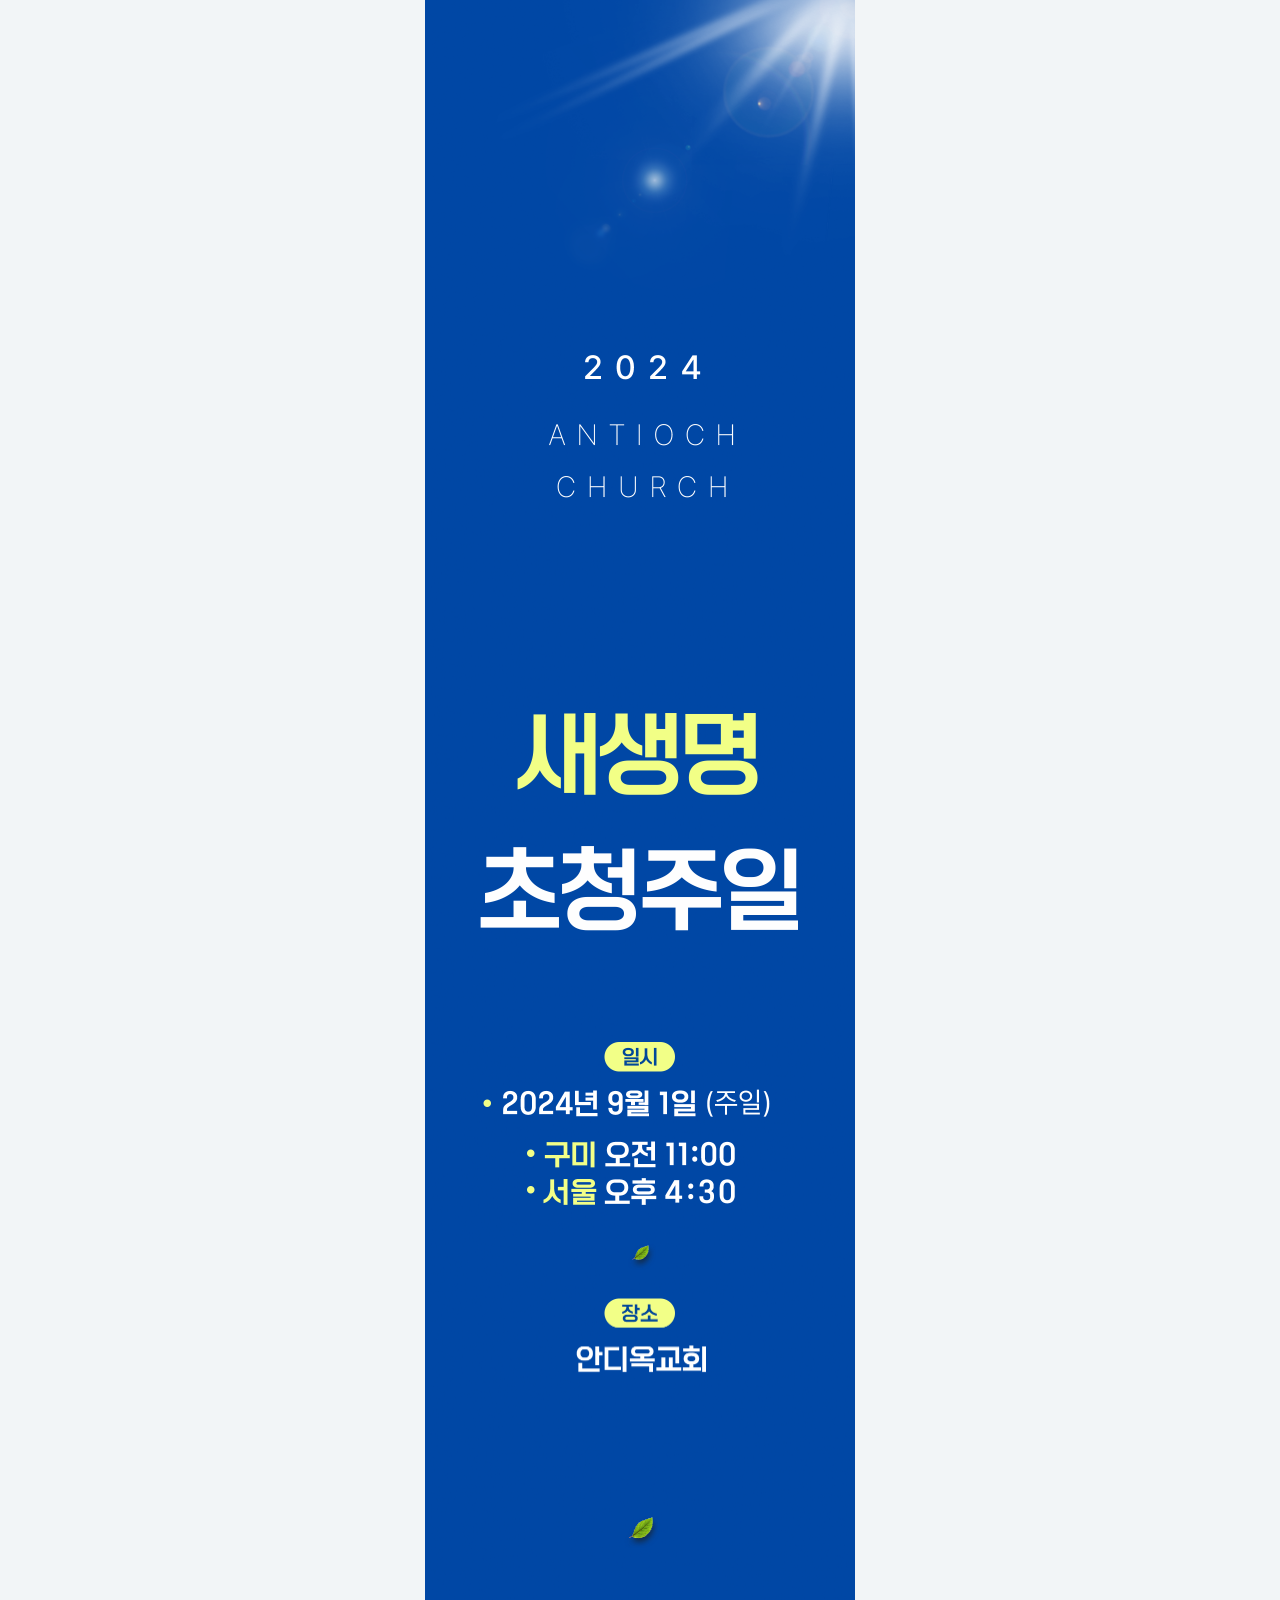
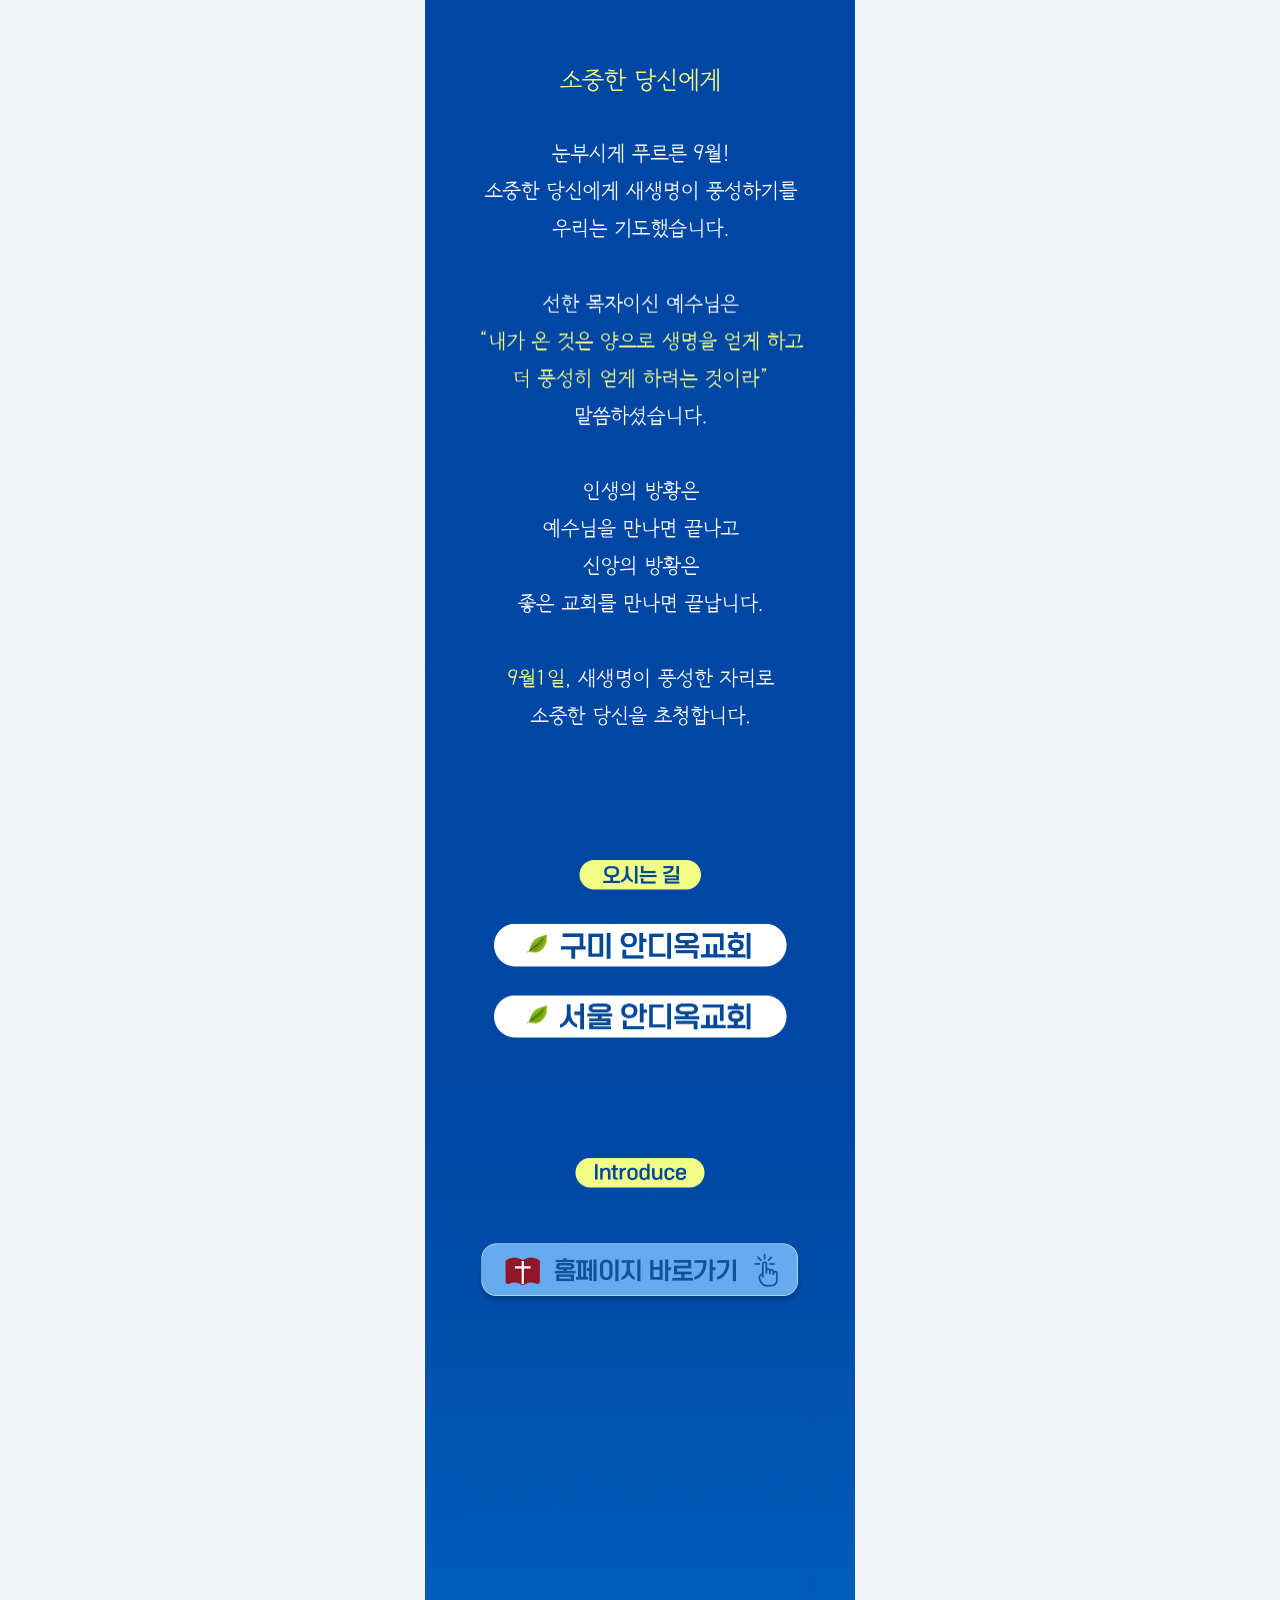
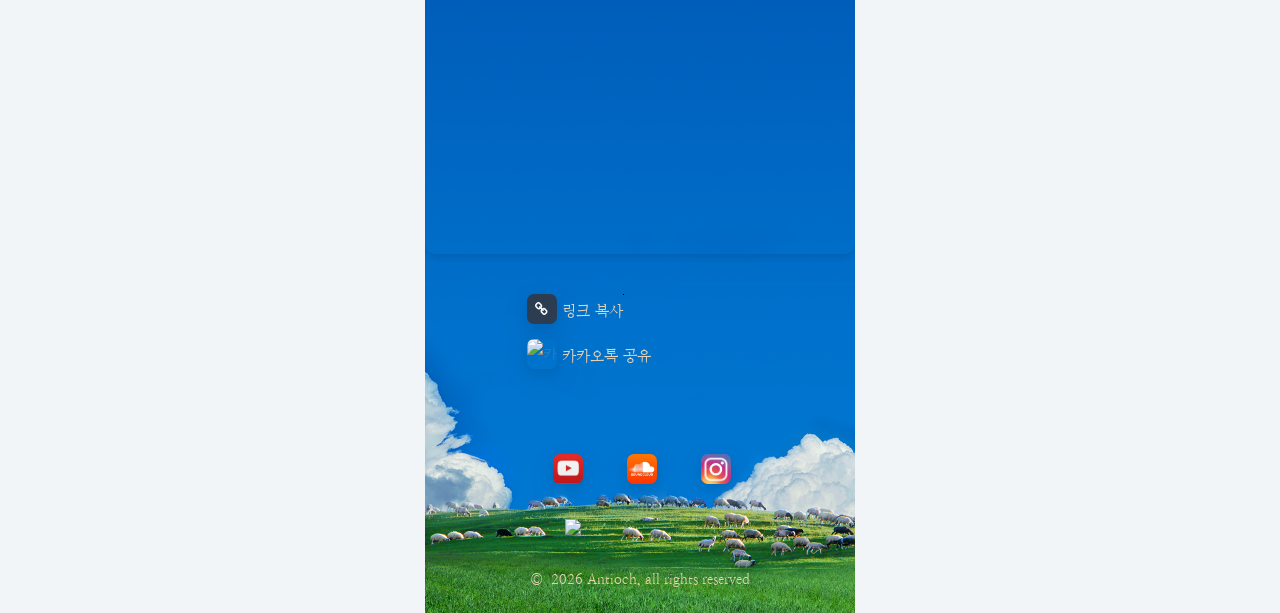
==== commit f876999d: "유튜브 링크 추가" ====
--- a/index.html
+++ b/index.html
@@ -153,14 +153,18 @@
           <a href="http://antiochi.org" target="_blank">
             <img
               class="first-part blink"
-              id="mb-100"
+              id="mb-50"
               id="cursor"
               src="img2/15.png"
               alt=""
             />
           </a>
         </div>
-
+        <div class="video-container">
+          <iframe width="560" height="560" src="https://www.youtube.com/embed/z1lKndvihGk?si=mCB9MnZ7vCD9cxtj" title="YouTube video player" frameborder="0" allow="accelerometer; autoplay; clipboard-write; encrypted-media; gyroscope; picture-in-picture; web-share" referrerpolicy="strict-origin-when-cross-origin" allowfullscreen></iframe>
+          
+          <iframe width="560" height="560" src="https://www.youtube.com/embed/Dm89UpFcHVQ?si=Jg-sdgL7nxkouIlj" title="YouTube video player" frameborder="0" allow="accelerometer; autoplay; clipboard-write; encrypted-media; gyroscope; picture-in-picture; web-share" referrerpolicy="strict-origin-when-cross-origin" allowfullscreen></iframe>
+        </div>
         <div id="information1">
           <a
             id="copyUrl"
@@ -168,13 +172,16 @@
             class="copyUrl shadow-small icon icon-round no-border icon-xs bg-tumblr"
             ><i class="fa fa-link font-14 mr-10"></i>
           </a>
-          <a id="copyUrl" href="#" class="copyText copyUrl nanum-font"
-            >링크 복사</a
-          >
+          
+          
+          
+          <a id="copyUrl" href="#" class="copyText copyUrl nanum-font">
+            링크 복사
+          </a>
           <div>
             <textarea id="url" readonly="">
-              https://prorege.github.io/2024_newlife/</textarea
-            >
+              https://prorege.github.io/2024_newlife/
+            </textarea>
             <script>
               $(".copyUrl").click(function () {
                 $("#url").select();
--- a/src/style.css
+++ b/src/style.css
@@ -50,7 +50,7 @@
   height: 900px;
 }
 #background{
-  height: 100%;
+  height: auto;
   position: absolute;
 }
 
@@ -1047,7 +1047,7 @@
 .main-img img {
   border-radius: 0px 0px 0px 0px;
   width: 100%;
-  margin-bottom: 0px;
+   margin-bottom: 0px;
 }
 
 .top-container {
@@ -1610,4 +1610,22 @@
   /* 클릭 불가능 none */
   pointer-events : none;
   background-color: lightsalmon;
-}+}
+
+.video-container {
+  display: flex;
+  flex-direction: column; /* 세로로 배치 */
+  align-items: center; /* 가운데 정렬 */
+  gap: 30px; /* 두 영상 사이에 간격 추가 */
+  padding: 10px; /* 내부 여백 */
+  border-radius: 10px; /* 둥근 모서리 */
+  box-shadow: 0 4px 8px rgba(0, 0, 0, 0.1); /* 부드러운 그림자 */
+  max-width: 600px; /* 최대 너비 설정 */
+  margin: 40px auto; /* 상하좌우 중앙 정렬 */
+}
+
+.video-container iframe {
+  width: 100%; /* 영상 너비를 부모 컨테이너에 맞춤 */
+  height: 220px; /* 높이를 자동으로 조정 */
+  border-radius: 10px; /* 영상 모서리도 둥글게 */
+}
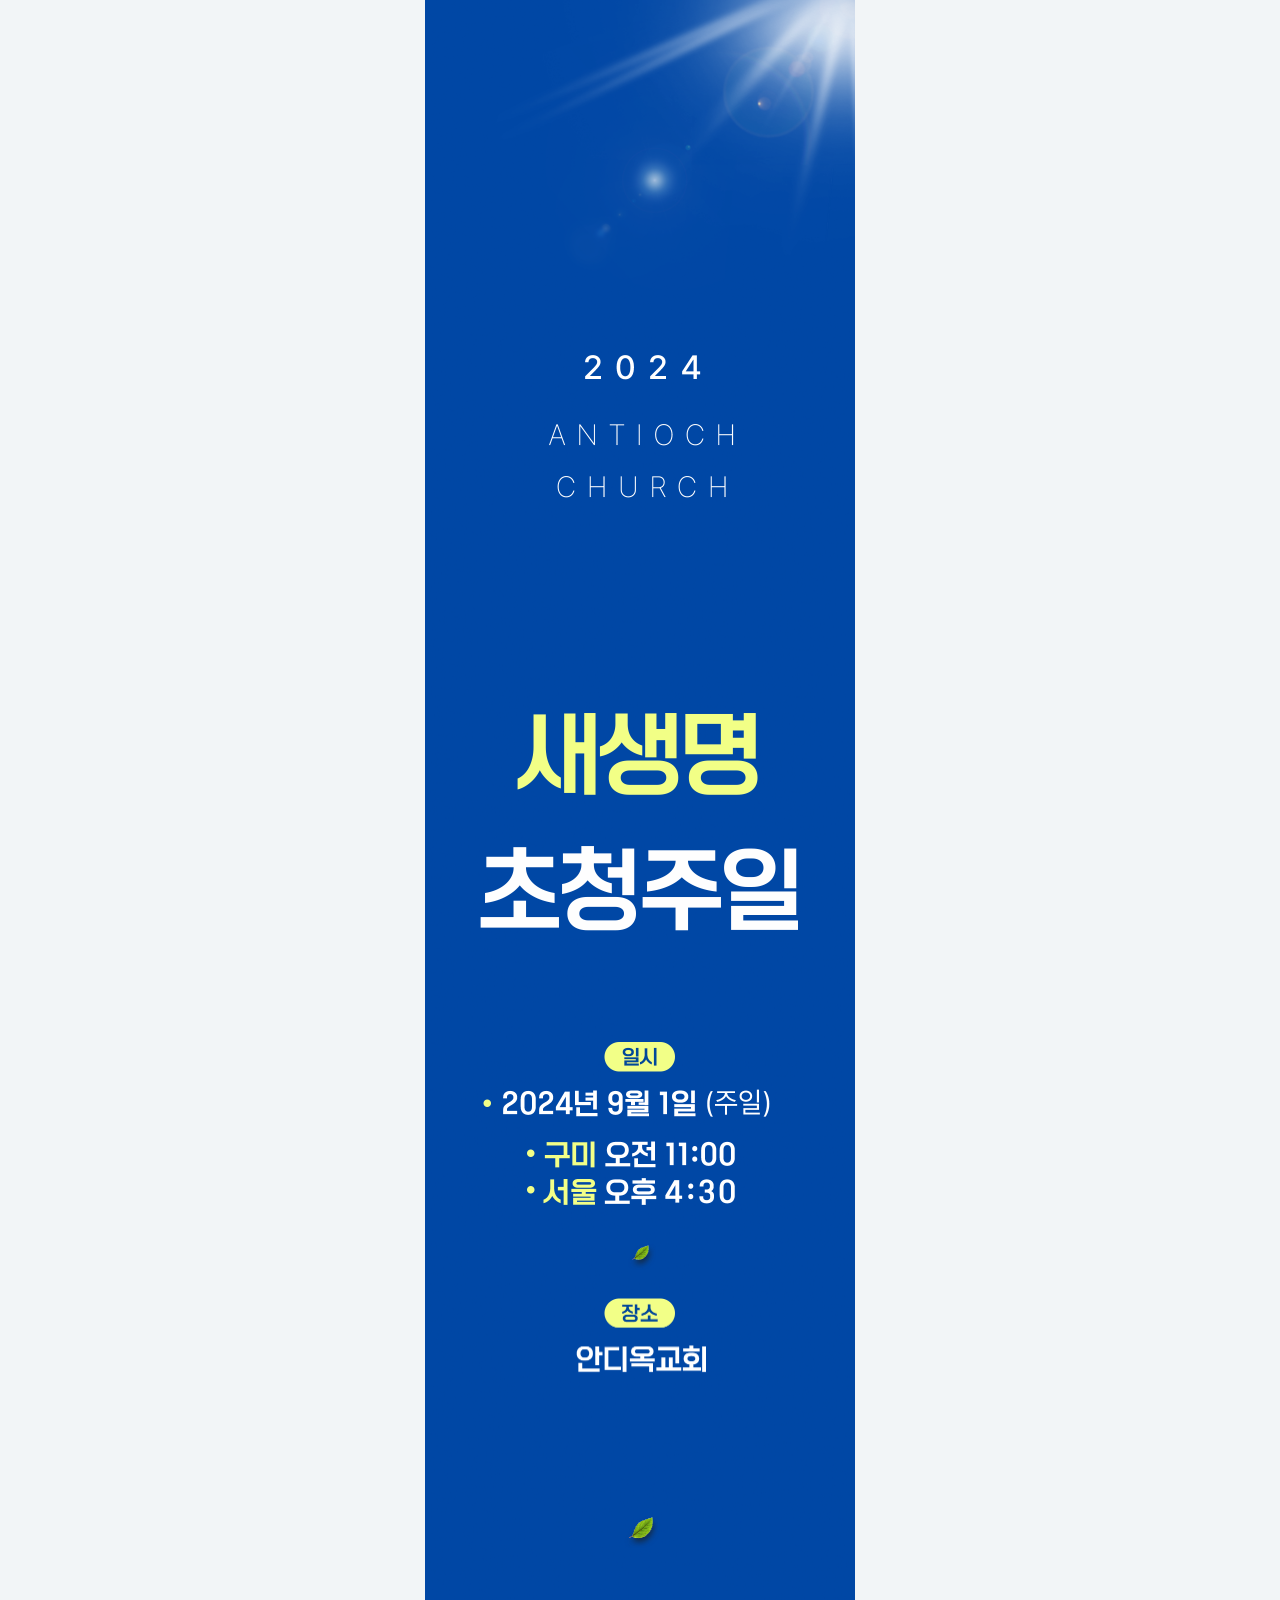
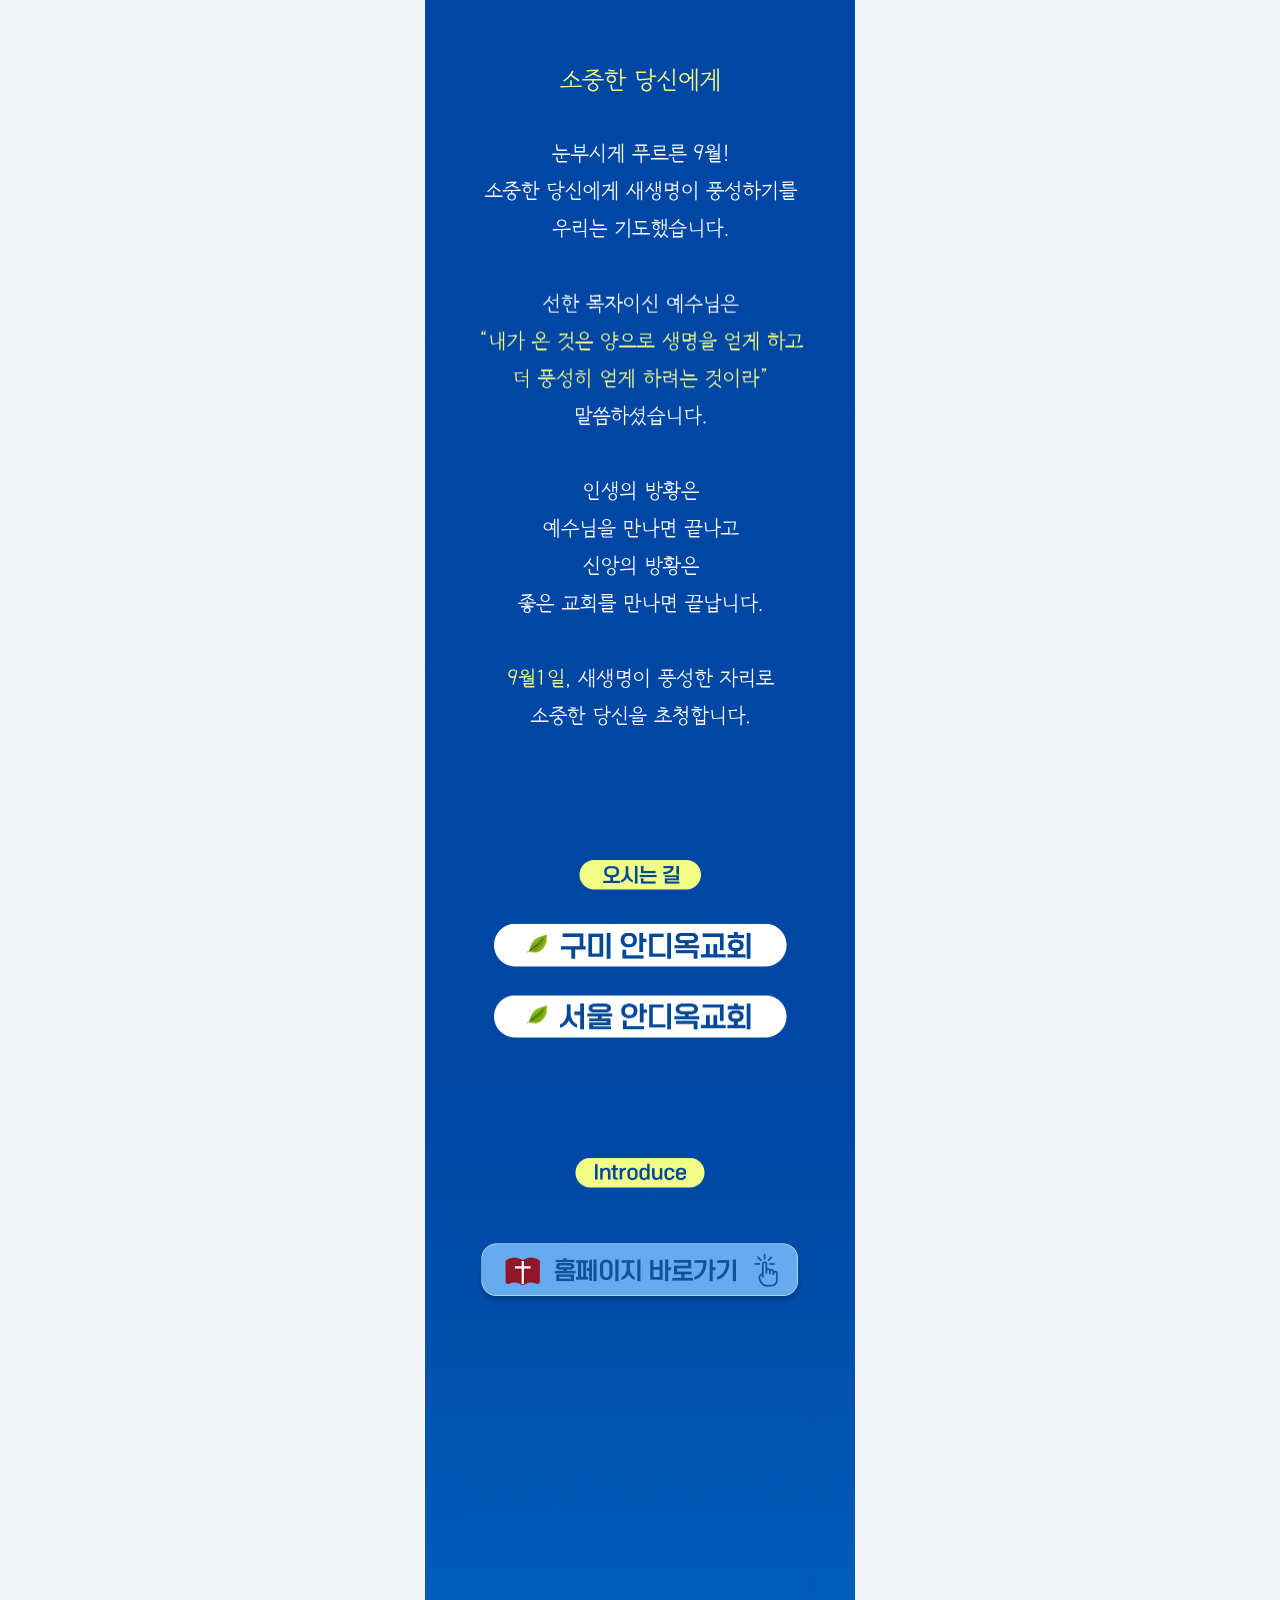
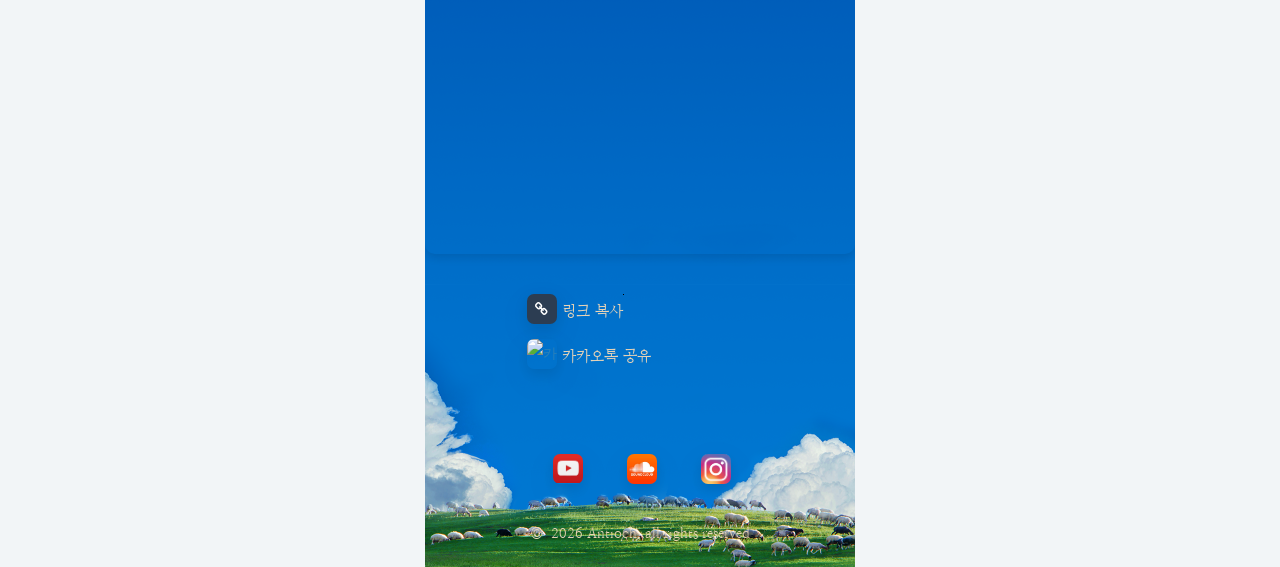
==== commit 170810a1: "도메인 주소 변경" ====
--- a/index.html
+++ b/index.html
@@ -1,28 +1,18 @@
-<!-- 2024 전교인 새생명 초청 주일 -->
-
 <!DOCTYPE html>
 <html lang="kr">
-  <head>
-    <meta http-equiv="Content-Type" content="text/html; charset=UTF-8" />
-    <meta
-      name="apple-mobile-web-app-status-bar-style"
-      content="black-translucent"
-    />
-    <meta
-      name="viewport"
-      content="width=device-width, initial-scale=1, minimum-scale=1, viewport-fit=cover, user-scalable=yes"
-    />
+<head>
+    <meta http-equiv="Content-Type" content="text/html" charset="UTF-8" />
+    <meta name="apple-mobile-web-app-status-bar-style" content="black-translucent" />
+    <meta name="viewport" content="width=device-width, initial-scale=1, minimum-scale=1, viewport-fit=cover, user-scalable=yes" />
     <meta name="format-detection" content="telephone=no" />
     <link rel="shortcut icon" type="image/x-icon" href="img2/logo.png" />
-    <link
-      rel="stylesheet"
-      href="https://maxcdn.bootstrapcdn.com/font-awesome/4.7.0/css/font-awesome.min.css"
-    />
-    <!--링크복사, 위로가기 토글 아이콘-->
+    <link rel="stylesheet" href="https://maxcdn.bootstrapcdn.com/font-awesome/4.7.0/css/font-awesome.min.css" />
+
+    <!-- 링크복사, 위로가기 토글 아이콘 -->
     <link rel="stylesheet" type="text/css" href="./src/framework.css" />
-    <!--  로딩 -->
+    <!-- 로딩 -->
     <link rel="stylesheet" type="text/css" href="./src/style.css" />
-    <!--전체형태-->
+    <!-- 전체형태 -->
     <link rel="stylesheet" type="text/css" href="./src/slider.css" />
     <link rel="stylesheet" href="./src/fade.css" />
 
@@ -30,254 +20,158 @@
     <script type="text/javascript" src="./src/jquery.js"></script>
     <script type="text/javascript" src="./src/plugins.js"></script>
     <script type="text/javascript" src="./src/underscore.js"></script>
-    <script
-      type="text/javascript"
-      src="./src/modernizr.custom.63321.js"
-    ></script>
+    <script type="text/javascript" src="./src/modernizr.custom.63321.js"></script>
     <script type="text/javascript" src="./src/custom.js"></script>
     <script charset="UTF-8" src="./src/kakao.js"></script>
-    <script
-      src="https://t1.kakaocdn.net/kakao_js_sdk/${VERSION}/kakao.min.js"
-      integrity="${INTEGRITY_VALUE}"
-      crossorigin="anonymous"
-    ></script>
+    <script src="https://t1.kakaocdn.net/kakao_js_sdk/${VERSION}/kakao.min.js" integrity="${INTEGRITY_VALUE}" crossorigin="anonymous"></script>
     <script type="text/javascript" src="./src/fade.js"></script>
     <script>
-      setTimeout(function () {
-        location.reload();
-      }, 900000); // 900000밀리초 = 900초후 페이지 새로고침
+        setTimeout(function () {
+            location.reload();
+        }, 900000); // 900000밀리초 = 900초후 페이지 새로고침
     </script>
 
     <meta property="og:image" content="img2/metaimg.jpg" />
-    <!-- 테스트 -->
     <title>전교인 새생명 초청주일</title>
     <meta property="og:description" content="2024년 9/1(일) 안디옥교회 본당" />
     <meta name="apple-mobile-web-app-capable" content="yes" />
     <meta name="theme-color" content="#000000" />
-  </head>
+</head>
 
-  <!-- head 1차 정리 -->
-
-  <body class="is-not-ios" onload="showImage()">
+<body class="is-not-ios" onload="showImage()">
     <!-- 로딩 이미지 -->
     <div id="preloader" class="preloader-light">
-      <div id="preload-spinner"></div>
-      <h1></h1>
-      <p>잠시만 기다려주세요</p>
+        <div id="preload-spinner"></div>
+        <h1></h1>
+        <p>잠시만 기다려주세요</p>
     </div>
 
     <!-- body start -->
     <div id="page-transitions" style="min-height: 592px">
-      <!-- <div id="menu-hider" style="transition: all 300ms ease 0s;"></div> -->
-      <div class="page-content" style="transition: all 300ms ease 0s">
-        <div class="main-img" id="thisone">
-          <!-- <img id="background" src="img2/envelope2.png" alt="background" /> -->
-          <img
-            id="background letter"
-            src="img2/background.png"
-            alt="background"
-          />
-          <!-- <img id="letter" src="img2/letter2.png" alt="background" /> -->
+        <div class="page-content" style="transition: all 300ms ease 0s">
+            <div class="main-img" id="thisone">
+                <img id="background letter" src="img2/background.png" alt="background" />
+            </div>
+
+            <div>
+                <img class="first-part" src="img2/1.png" alt="leap1" />
+            </div>
+            <div>
+                <img class="first-part mt-100" src="img2/2.png" alt="" />
+            </div>
+            <div>
+                <img class="first-part reveal" src="img2/3.png" alt="leap1" />
+            </div>
+            <div>
+                <img class="first-part reveal" src="img2/4.png" alt="" />
+            </div>
+            <div>
+                <img class="first-part reveal" src="img2/5.png" alt="leap1" />
+            </div>
+            <div>
+                <img class="first-part reveal" src="img2/6.png" alt="" />
+            </div>
+            <div>
+                <img class="first-part reveal" src="img2/7.png" alt="leap1" />
+            </div>
+            <div>
+                <img class="first-part reveal" src="img2/8.png" alt="" />
+            </div>
+            <div>
+                <img class="first-part reveal" src="img2/9.png" alt="leap1" />
+            </div>
+            <div>
+                <img class="first-part reveal" src="img2/10.png" alt="" />
+            </div>
+            <div>
+                <img class="first-part reveal" src="img2/11.png" alt="leap1" />
+            </div>
+            <div>
+                <a href="https://map.naver.com/p/search/구미안디옥교회/place/12448686?c=15.00,0,0,0,dh&isCorrectAnswer=true" target="_blank">
+                    <img class="first-part reveal" id="cursor" src="img2/12.png" alt="" />
+                </a>
+            </div>
+            <div>
+                <a href="https://map.naver.com/p/search/안디옥교회/place/18898428?c=15.00,0,0,0,dh&placePath=%3Fentry%253Dbmp" target="_blank">
+                    <img class="first-part reveal" id="cursor" src="img2/13.png" alt="" />
+                </a>
+            </div>
+            <div>
+                <img class="first-part reveal" src="img2/14.png" alt="" />
+            </div>
+            <div>
+                <a href="http://antiochi.org" target="_blank">
+                    <img class="first-part blink" id="mb-50" id="cursor" src="img2/15.png" alt="" />
+                </a>
+            </div>
+
+            <div class="video-container">
+                <iframe width="560" height="560" src="https://www.youtube.com/embed/z1lKndvihGk?si=mCB9MnZ7vCD9cxtj" title="YouTube video player" frameborder="0" allow="accelerometer; autoplay; clipboard-write; encrypted-media; gyroscope; picture-in-picture; web-share" referrerpolicy="strict-origin-when-cross-origin" allowfullscreen></iframe>
+                <iframe width="560" height="560" src="https://www.youtube.com/embed/Dm89UpFcHVQ?si=Jg-sdgL7nxkouIlj" title="YouTube video player" frameborder="0" allow="accelerometer; autoplay; clipboard-write; encrypted-media; gyroscope; picture-in-picture; web-share" referrerpolicy="strict-origin-when-cross-origin" allowfullscreen></iframe>
+            </div>
+
+            <div id="information1">
+                <a id="copyUrl" href="#" class="copyUrl shadow-small icon icon-round no-border icon-xs bg-tumblr">
+                    <i class="fa fa-link font-14 mr-10"></i>
+                </a>
+                <a id="copyUrl" href="#" class="copyText copyUrl nanum-font">링크 복사</a>
+                <div>
+                    <textarea id="url" readonly="">https://prorege.github.io/salvationday/</textarea>
+                    <script>
+                        $(".copyUrl").click(function () {
+                            $("#url").select();
+                            document.execCommand("copy");
+                            alert("초대장 링크(url주소)를 복사 하였습니다.");
+                        });
+                    </script>
+                </div>
+            </div>
+
+            <div id="information1">
+                <script src="https://t1.kakaocdn.net/kakao_js_sdk/2.1.0/kakao.min.js" integrity="sha384-dpu02ieKC6NUeKFoGMOKz6102CLEWi9+5RQjWSV0ikYSFFd8M3Wp2reIcquJOemx" crossorigin="anonymous"></script>
+                <script>
+                    Kakao.init("596b4307d682209d7117ba6031069a81");
+                    if (!Kakao.isInitialized()) {
+                        console.error("Kakao SDK initialization failed");
+                    }
+                </script>
+                <script src="./share.js"></script>
+                <a id="kakaotalk-sharing-btn" href="javascript:shareMessage()" class="shadow-small icon icon-round no-border icon-xs">
+                    <img src="https://developers.kakao.com/assets/img/about/logos/kakaotalksharing/kakaotalk_sharing_btn_medium.png" class="sns-logo" alt="카카오톡 공유 보내기 버튼" />
+                </a>
+                <a id="kakaotalk-sharing-btn" href="javascript:shareMessage()" class="copyText nanum-font">카카오톡 공유</a>
+                <script>
+                    function shareMessage() {
+                        Kakao.Share.sendScrap({
+                            requestUrl: "https://prorege.github.io/salvationday/",
+                        });
+                    }
+                </script>
+            </div>
+
+            <div id="information" class="footer-socials" style="padding-top: 50px">
+                <a href="https://www.youtube.com/@hewilldoit" target="_blank" class="shadow-small icon icon-round no-border icon-xs">
+                    <img src="img2\youtube-logo.png" class="sns-logo" />
+                </a>
+                <a href="https://soundcloud.com/wzpjxy1a1xfk" target="_blank" class="shadow-small icon icon-round no-border icon-xs">
+                    <img src="img2\logo_soundcloud.jpg" class="sns-logo" />
+                </a>
+                <a href="https://www.instagram.com/antioch1k?utm_source=ig_web_button_share_sheet&igsh=ZDNlZDc0MzIxNw==" target="_blank" class="shadow-small icon icon-round no-border icon-xs">
+                    <img src="./img2/insta.png" class="sns-logo" />
+                </a>
+            </div>
+
+
+            <div id="information2" style="width: 70%; margin-top: 30px">
+                <p class="copyText">
+                    ©&nbsp;
+                    <script>
+                        document.write(new Date().getFullYear());
+                    </script>
+                    Antioch, all rights reserved
+                </p>
+            </div>
         </div>
-
-        <div>
-          <img class="first-part" src="img2/1.png" alt="leap1" />
-        </div>
-
-        <div>
-          <img class="first-part mt-100" src="img2/2.png" alt="" />
-        </div>
-        <div>
-          <img class="first-part reveal" src="img2/3.png" alt="leap1" />
-        </div>
-
-        <div>
-          <img class="first-part reveal" src="img2/4.png" alt="" />
-        </div>
-        <div>
-          <img class="first-part reveal" src="img2/5.png" alt="leap1" />
-        </div>
-
-        <div>
-          <img class="first-part reveal" src="img2/6.png" alt="" />
-        </div>
-        <div>
-          <img class="first-part reveal" src="img2/7.png" alt="leap1" />
-        </div>
-
-        <div>
-          <img class="first-part reveal" src="img2/8.png" alt="" />
-        </div>
-        <div>
-          <img class="first-part reveal" src="img2/9.png" alt="leap1" />
-        </div>
-
-        <div>
-          <img class="first-part reveal" src="img2/10.png" alt="" />
-        </div>
-        <div>
-          <img class="first-part reveal" src="img2/11.png" alt="leap1" />
-        </div>
-
-        <div>
-          <a
-            href="https://map.naver.com/p/search/구미안디옥교회/place/12448686?c=15.00,0,0,0,dh&isCorrectAnswer=true"
-            target="_blank"
-          >
-            <img
-              class="first-part reveal"
-              id="cursor"
-              src="img2/12.png"
-              alt=""
-            />
-          </a>
-        </div>
-        <div>
-          <a
-            href="https://map.naver.com/p/search/안디옥교회/place/18898428?c=15.00,0,0,0,dh&placePath=%3Fentry%253Dbmp"
-            target="_blank"
-          >
-            <img
-              class="first-part reveal"
-              id="cursor"
-              src="img2/13.png"
-              alt=""
-            />
-          </a>
-        </div>
-
-        <div>
-          <img class="first-part reveal" src="img2/14.png" alt="" />
-        </div>
-        <div>
-          <a href="http://antiochi.org" target="_blank">
-            <img
-              class="first-part blink"
-              id="mb-50"
-              id="cursor"
-              src="img2/15.png"
-              alt=""
-            />
-          </a>
-        </div>
-        <div class="video-container">
-          <iframe width="560" height="560" src="https://www.youtube.com/embed/z1lKndvihGk?si=mCB9MnZ7vCD9cxtj" title="YouTube video player" frameborder="0" allow="accelerometer; autoplay; clipboard-write; encrypted-media; gyroscope; picture-in-picture; web-share" referrerpolicy="strict-origin-when-cross-origin" allowfullscreen></iframe>
-          
-          <iframe width="560" height="560" src="https://www.youtube.com/embed/Dm89UpFcHVQ?si=Jg-sdgL7nxkouIlj" title="YouTube video player" frameborder="0" allow="accelerometer; autoplay; clipboard-write; encrypted-media; gyroscope; picture-in-picture; web-share" referrerpolicy="strict-origin-when-cross-origin" allowfullscreen></iframe>
-        </div>
-        <div id="information1">
-          <a
-            id="copyUrl"
-            href="#"
-            class="copyUrl shadow-small icon icon-round no-border icon-xs bg-tumblr"
-            ><i class="fa fa-link font-14 mr-10"></i>
-          </a>
-          
-          
-          
-          <a id="copyUrl" href="#" class="copyText copyUrl nanum-font">
-            링크 복사
-          </a>
-          <div>
-            <textarea id="url" readonly="">
-              https://prorege.github.io/2024_newlife/
-            </textarea>
-            <script>
-              $(".copyUrl").click(function () {
-                $("#url").select();
-                document.execCommand("copy");
-                alert("초대장 링크(url주소)를 복사 하였습니다.");
-              });
-            </script>
-          </div>
-        </div>
-
-        <div id="information1">
-          <script
-            src="https://t1.kakaocdn.net/kakao_js_sdk/2.1.0/kakao.min.js"
-            integrity="sha384-dpu02ieKC6NUeKFoGMOKz6102CLEWi9+5RQjWSV0ikYSFFd8M3Wp2reIcquJOemx"
-            crossorigin="anonymous"
-          ></script>
-          <script>
-            Kakao.init("596b4307d682209d7117ba6031069a81");
-            if (!Kakao.isInitialized()) {
-              console.error("Kakao SDK initialization failed");
-            }
-          </script>
-          <script src="./share.js"></script>
-          <a
-            id="kakaotalk-sharing-btn"
-            href="javascript:shareMessage()"
-            class="shadow-small icon icon-round no-border icon-xs"
-          >
-            <img
-              src="https://developers.kakao.com/assets/img/about/logos/kakaotalksharing/kakaotalk_sharing_btn_medium.png"
-              class="sns-logo"
-              alt="카카오톡 공유 보내기 버튼"
-            />
-          </a>
-          <a
-            id="kakaotalk-sharing-btn"
-            href="javascript:shareMessage()"
-            class="copyText nanum-font"
-            >카카오톡 공유</a
-          >
-
-          <script>
-            function shareMessage() {
-              Kakao.Share.sendScrap({
-                requestUrl: "https://prorege.github.io/2024_newlife/",
-              });
-            }
-          </script>
-        </div>
-
-        <div id="information" class="footer-socials" style="padding-top: 50px">
-          <a
-            href="https://www.youtube.com/@hewilldoit"
-            target="_blank"
-            class="shadow-small icon icon-round no-border icon-xs"
-            ><img src="img2\youtube-logo.png" class="sns-logo"
-          /></a>
-
-          <a
-            href="https://soundcloud.com/wzpjxy1a1xfk"
-            target="_blank"
-            class="shadow-small icon icon-round no-border icon-xs"
-            ><img src="img2\logo_soundcloud.jpg" class="sns-logo"
-          /></a>
-
-          <a
-            href="https://www.instagram.com/antioch1k?utm_source=ig_web_button_share_sheet&igsh=ZDNlZDc0MzIxNw=="
-            target="_blank"
-            class="shadow-small icon icon-round no-border icon-xs"
-            ><img src="./img2/insta.png" class="sns-logo"
-          /></a>
-        </div>
-
-        <div class="footer-socials">
-          <img
-            style="width: 50%; margin: 30px auto 0px auto"
-              src="https://hits.seeyoufarm.com/api/count/incr/badge.svg?url=https%3A%2F%2Fprorege.github.io%2F2024_newlife&count_bg=%2354AEEE&title_bg=%231762E4&icon=&icon_color=%23E7E7E7&title=%EB%B0%A9%EB%AC%B8%EC%9E%90+%EC%88%98%28%EC%9D%BC%2F%EC%A0%84%EC%B2%B4%29&edge_flat=false"
-          />
-        </div>
-
-        <div id="information2" style="width: 70%; margin-top: 30px">
-          <p class="copyText">
-            ©&nbsp;
-
-            <script>
-              document.write(new Date().getFullYear());
-            </script>
-            Antioch, all rights reserved
-          </p>
-          <!-- <audio controls autoplay loop onloadstart="this.volume=0.5">
-            <source src="/img2/bgm.mp3" type="audio/ogg" />
-            <source src="/img2/bgm.mp3" type="audio/mpeg" />
-             이 문장은 여러분의 브라우저가 audio 태그를 지원하지 않을 때 화면에 표시됩니다! 
-          </audio> -->
-        </div>
-      </div>
     </div>
-  </body>
+</body>
 </html>
--- a/src/style.css
+++ b/src/style.css
@@ -1619,7 +1619,7 @@
   gap: 30px; /* 두 영상 사이에 간격 추가 */
   padding: 10px; /* 내부 여백 */
   border-radius: 10px; /* 둥근 모서리 */
-  box-shadow: 0 4px 8px rgba(0, 0, 0, 0.1); /* 부드러운 그림자 */
+  box-shadow: 0 4px 8px rgba(0.1, 0, 0, 0.1); /* 부드러운 그림자 */
   max-width: 600px; /* 최대 너비 설정 */
   margin: 40px auto; /* 상하좌우 중앙 정렬 */
 }
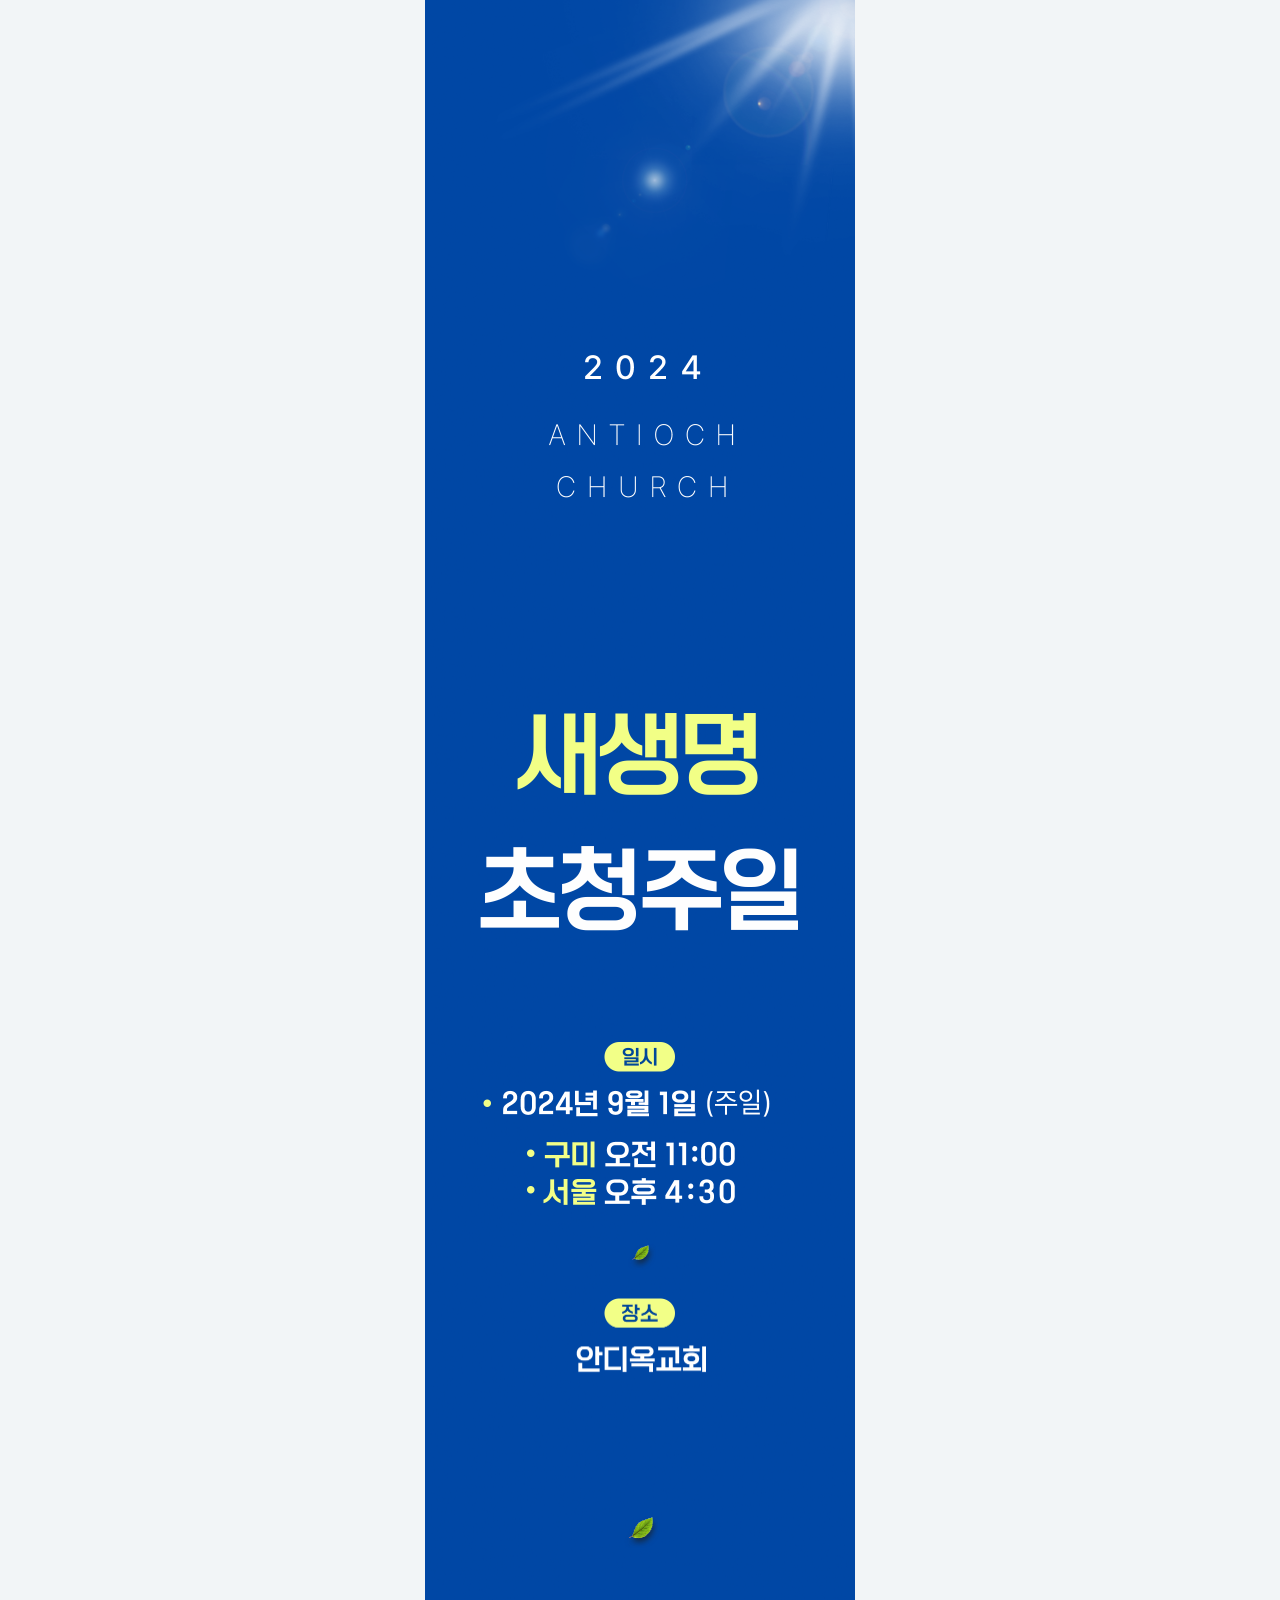
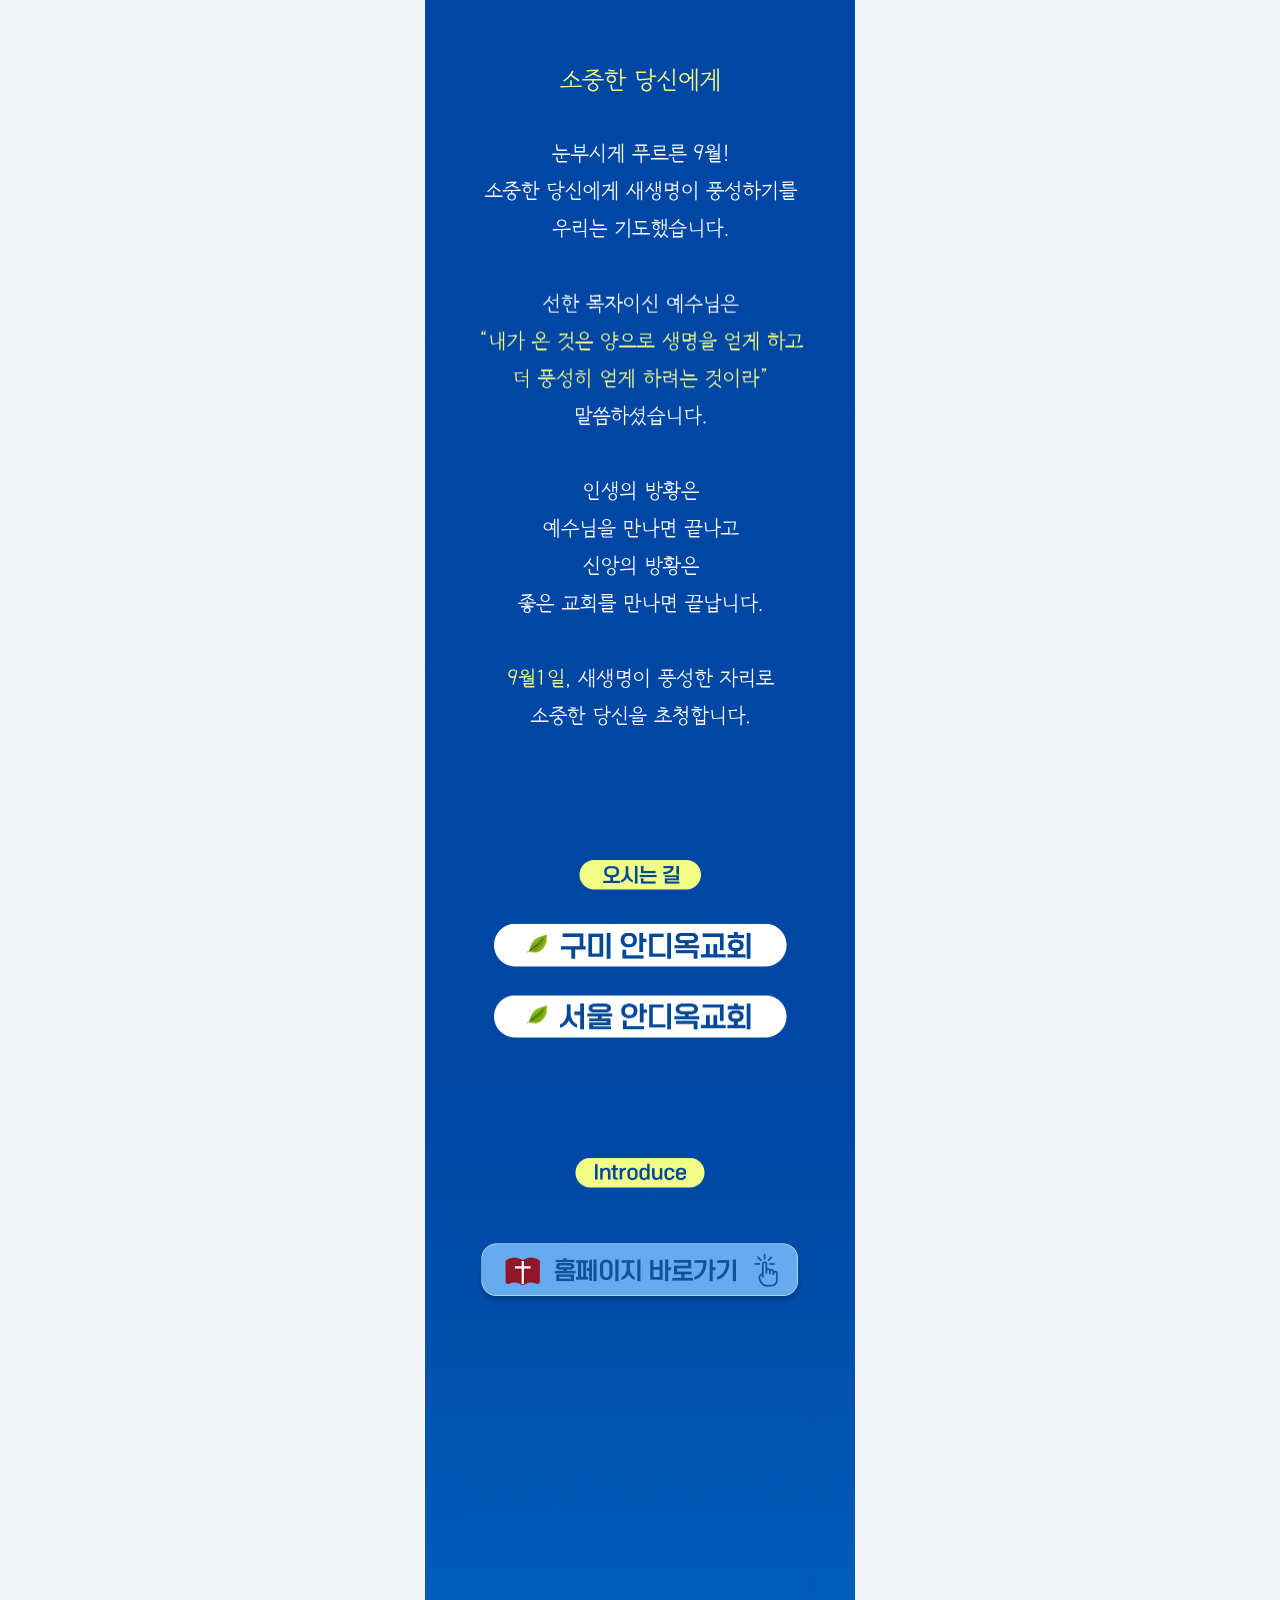
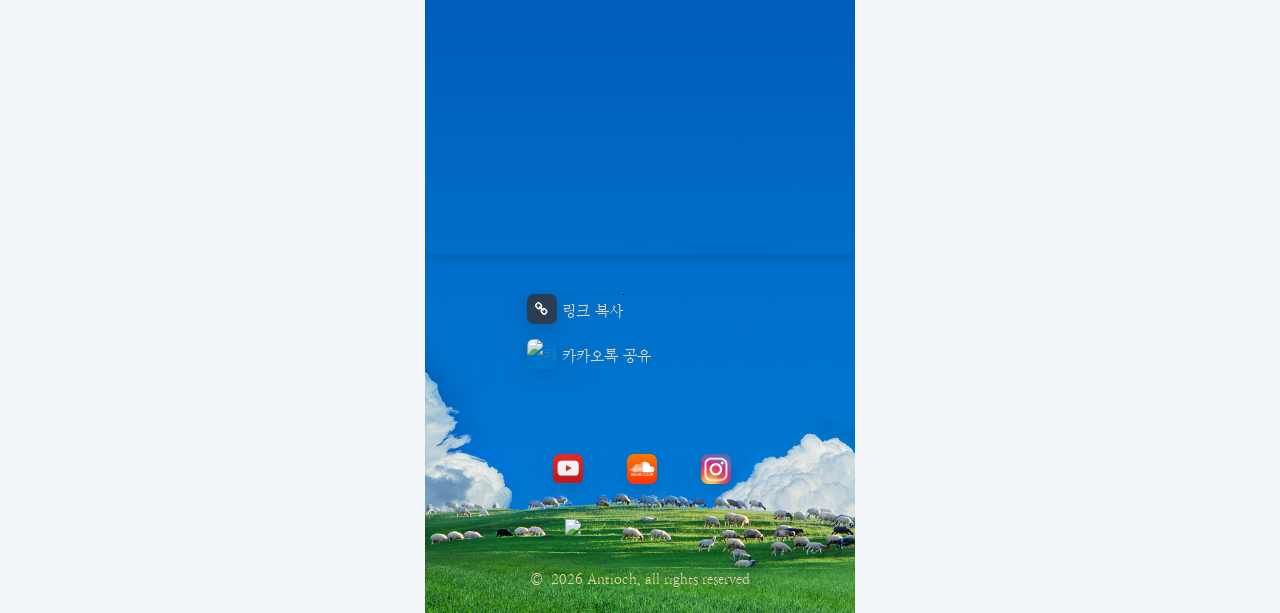
==== commit 98097c32: "방문자 수 리뉴얼" ====
--- a/index.html
+++ b/index.html
@@ -160,6 +160,13 @@
                     <img src="./img2/insta.png" class="sns-logo" />
                 </a>
             </div>
+            <div class="footer-socials">
+                <img
+                  style="width: 50%; margin: 30px auto 0px auto"
+                  src="https://hits.seeyoufarm.com/api/count/incr/badge.svg?url=https%3A%2F%2Fprorege.github.io%2Fsalvationday%2F&count_bg=%234979ED&title_bg=%2388C5E5&icon=&icon_color=%23E7E7E7&title=%EB%B0%A9%EB%AC%B8%EC%9E%90+%EC%88%98%28%EC%9D%BC%2F%EC%A0%84%EC%B2%B4%29&edge_flat=false"
+                />
+              </div>
+
 
 
             <div id="information2" style="width: 70%; margin-top: 30px">
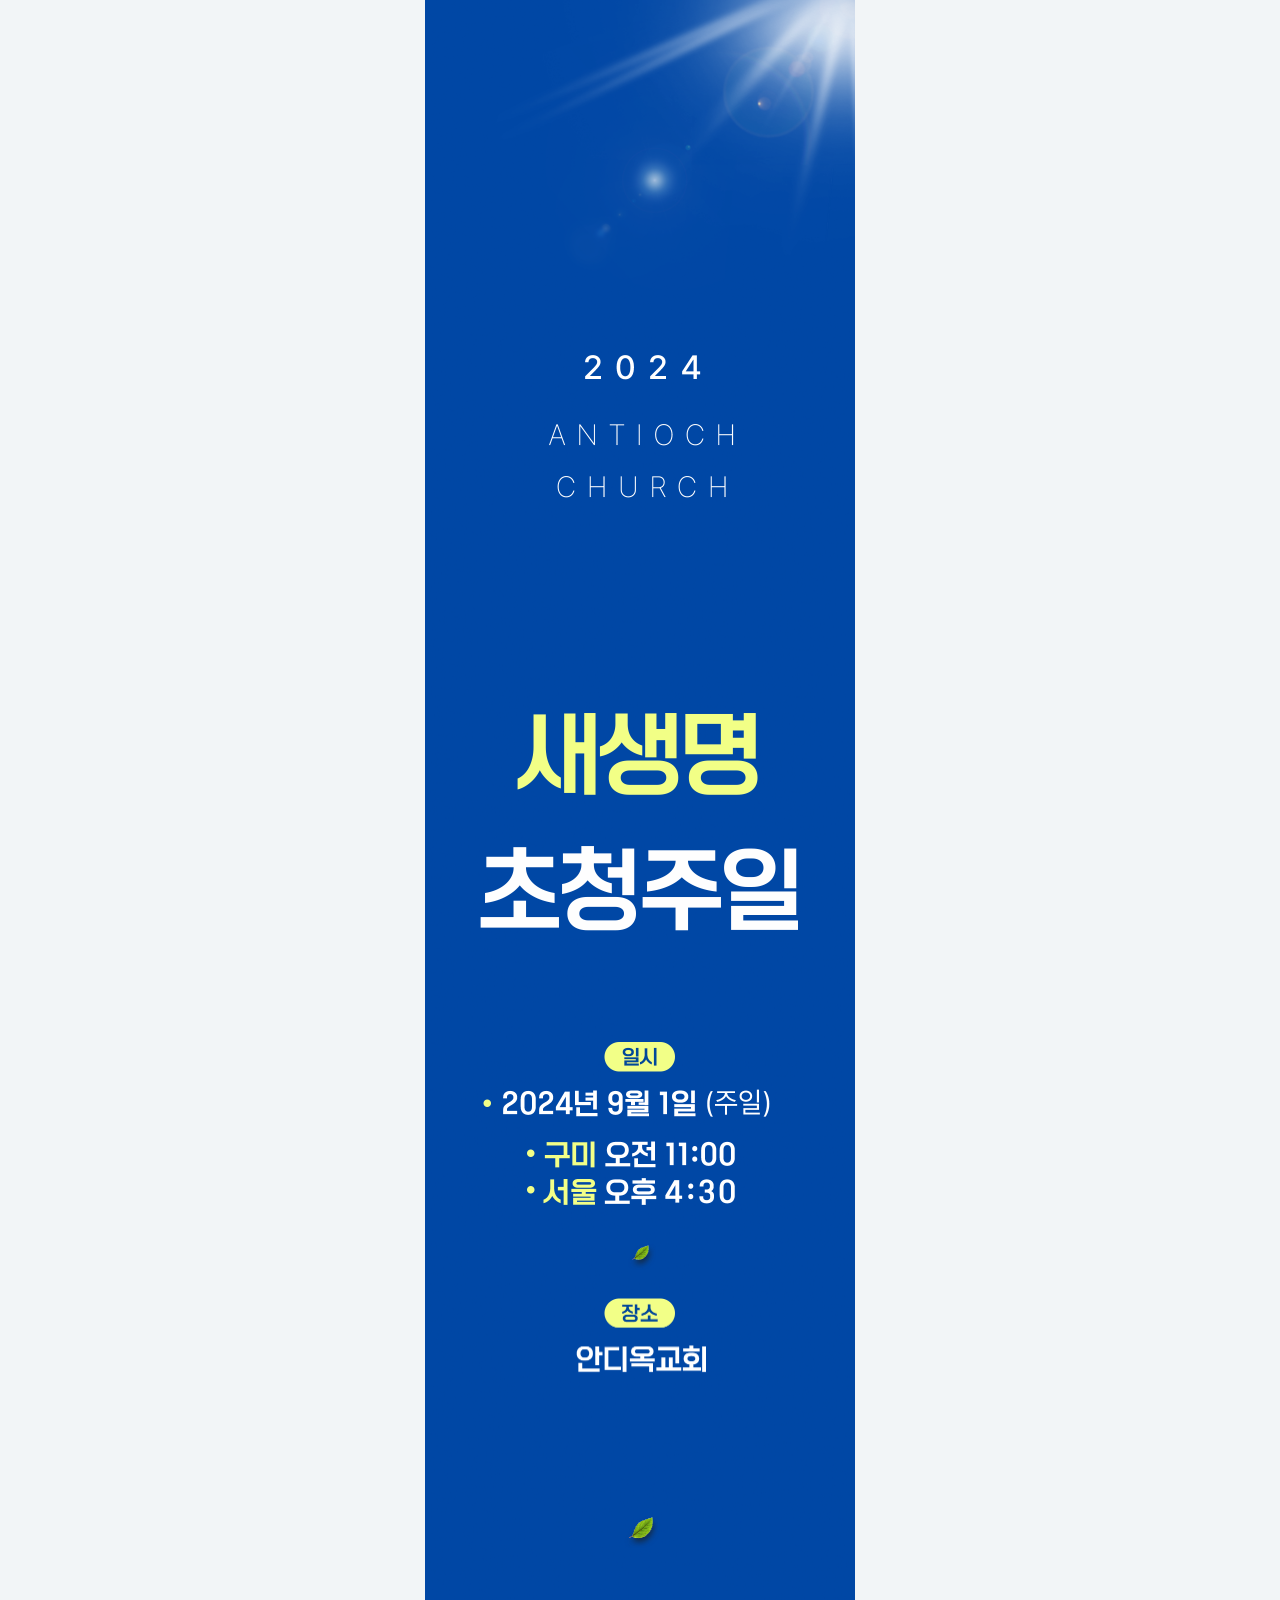
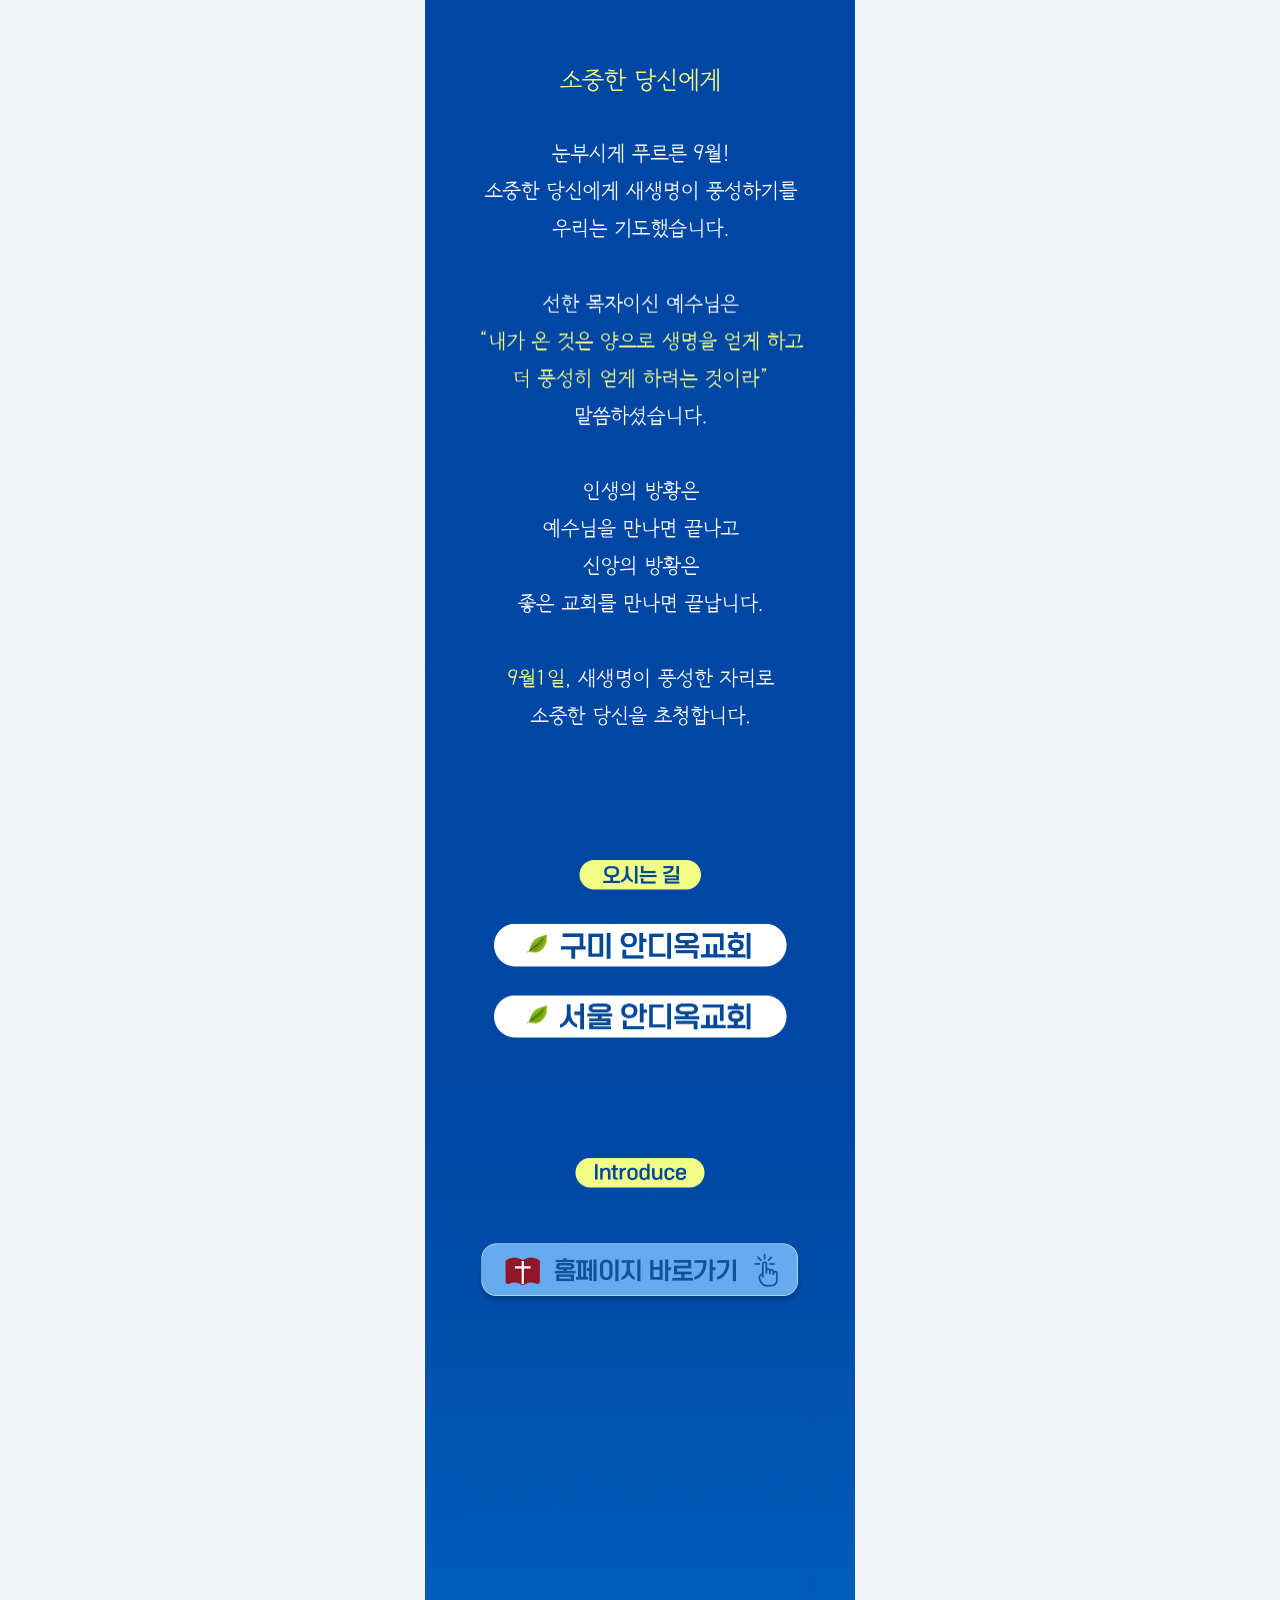
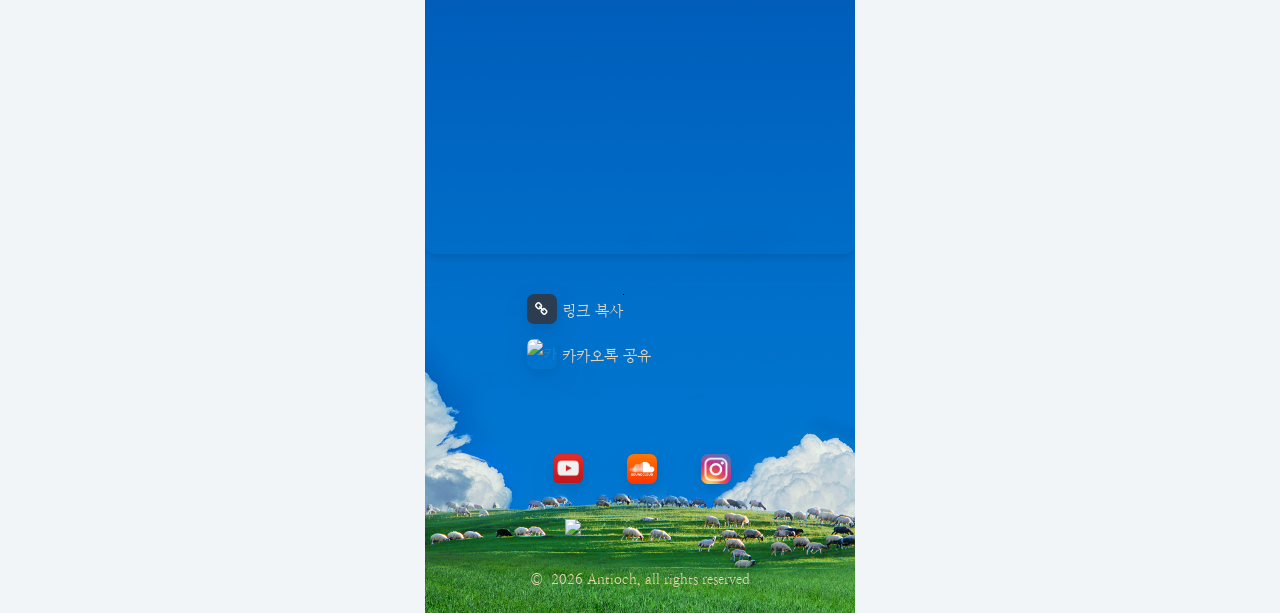
==== commit 6a420150: "요청 중복 방지" ====
--- a/index.html
+++ b/index.html
@@ -160,14 +160,25 @@
                     <img src="./img2/insta.png" class="sns-logo" />
                 </a>
             </div>
-            <div class="footer-socials">
+            <!-- <div class="footer-socials">
                 <img
                   style="width: 50%; margin: 30px auto 0px auto"
                   src="https://hits.seeyoufarm.com/api/count/incr/badge.svg?url=https%3A%2F%2Fprorege.github.io%2Fsalvationday%2F&count_bg=%234979ED&title_bg=%2388C5E5&icon=&icon_color=%23E7E7E7&title=%EB%B0%A9%EB%AC%B8%EC%9E%90+%EC%88%98%28%EC%9D%BC%2F%EC%A0%84%EC%B2%B4%29&edge_flat=false"
                 />
+              </div> -->
+
+              <div class="footer-socials">
+                <img id="visitor-badge" style="width: 50%; margin: 30px auto 0px auto" />
               </div>
-
-
+              
+              <script>
+                // 페이지가 로드된 후에 실행될 함수
+                window.onload = function() {
+                  const badge = document.getElementById('visitor-badge');
+                  badge.src = "https://hits.seeyoufarm.com/api/count/incr/badge.svg?url=https%3A%2F%2Fprorege.github.io%2Fsalvationday%2F&count_bg=%234979ED&title_bg=%2388C5E5&icon=&icon_color=%23E7E7E7&title=%EB%B0%A9%EB%AC%B8%EC%9E%90+%EC%88%98%28%EC%9D%BC%2F%EC%A0%84%EC%B2%B4%29&edge_flat=false";
+                };
+              </script>
+              
 
             <div id="information2" style="width: 70%; margin-top: 30px">
                 <p class="copyText">
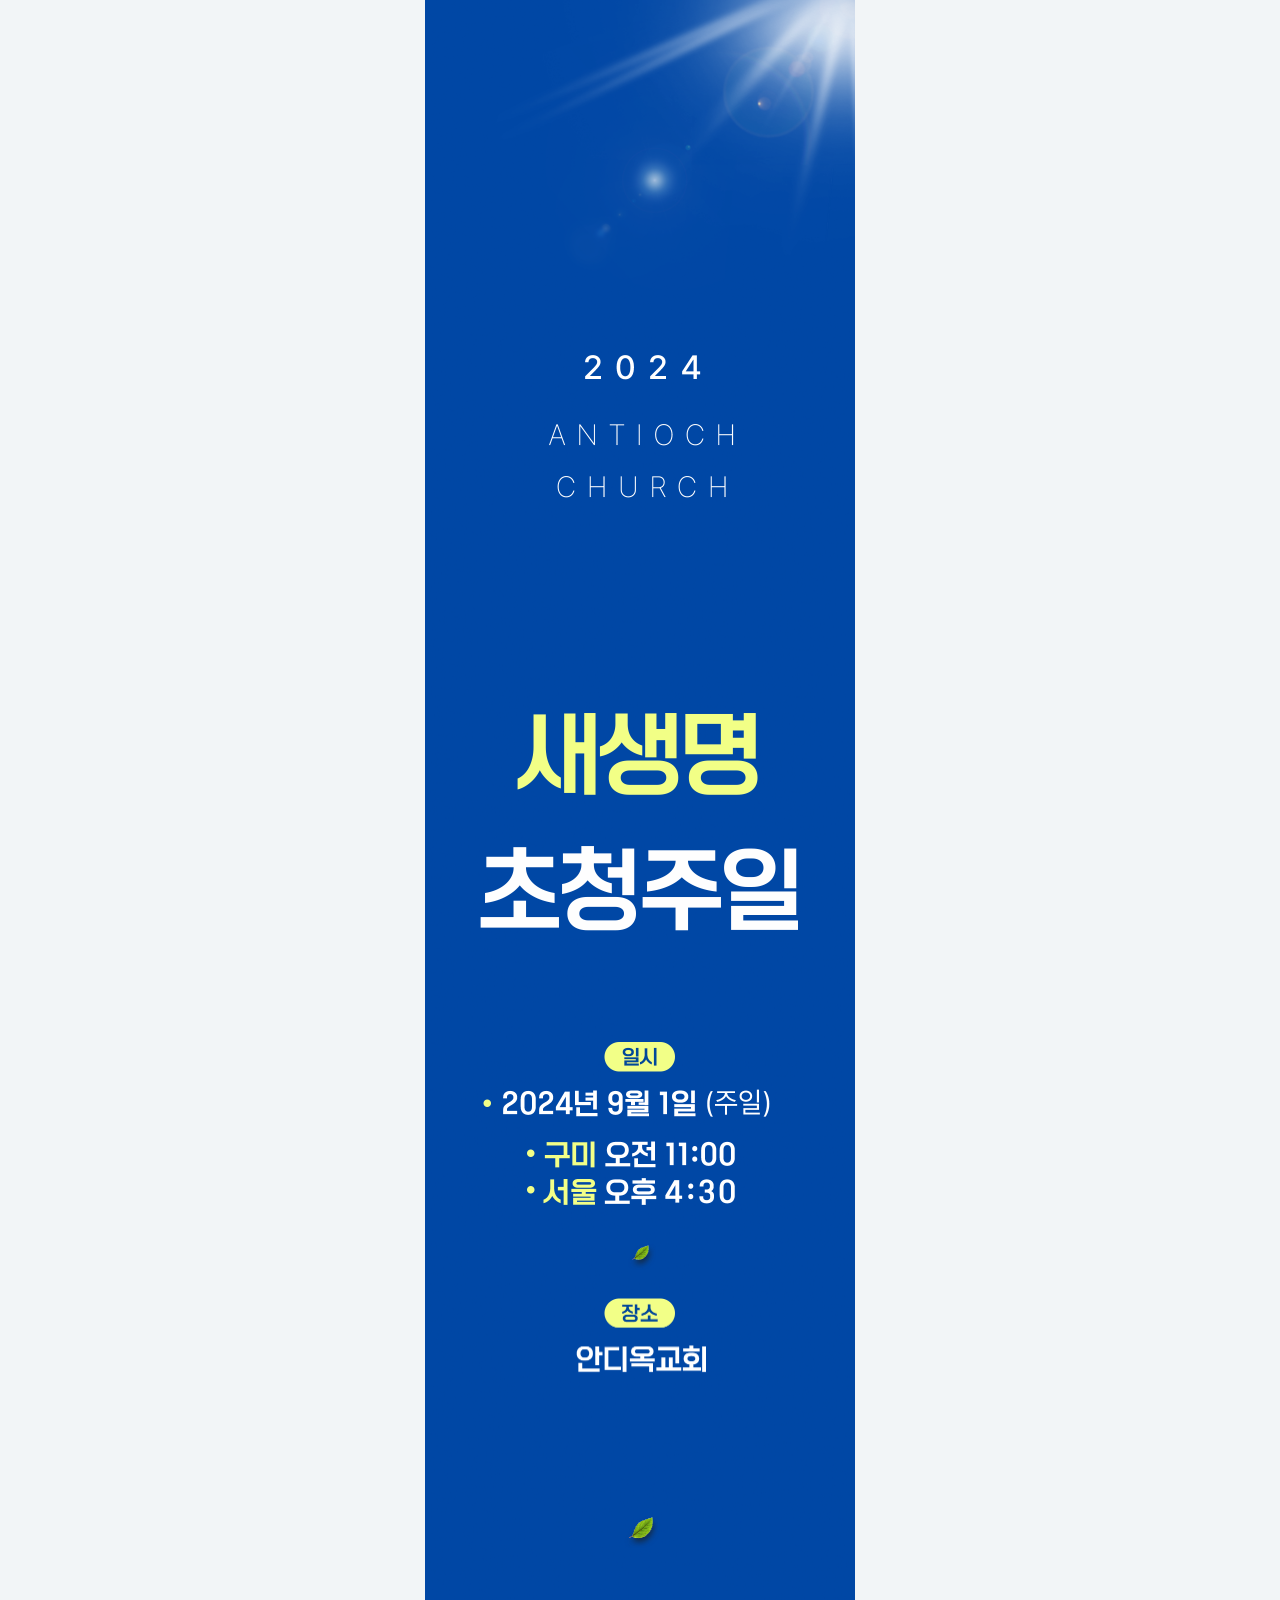
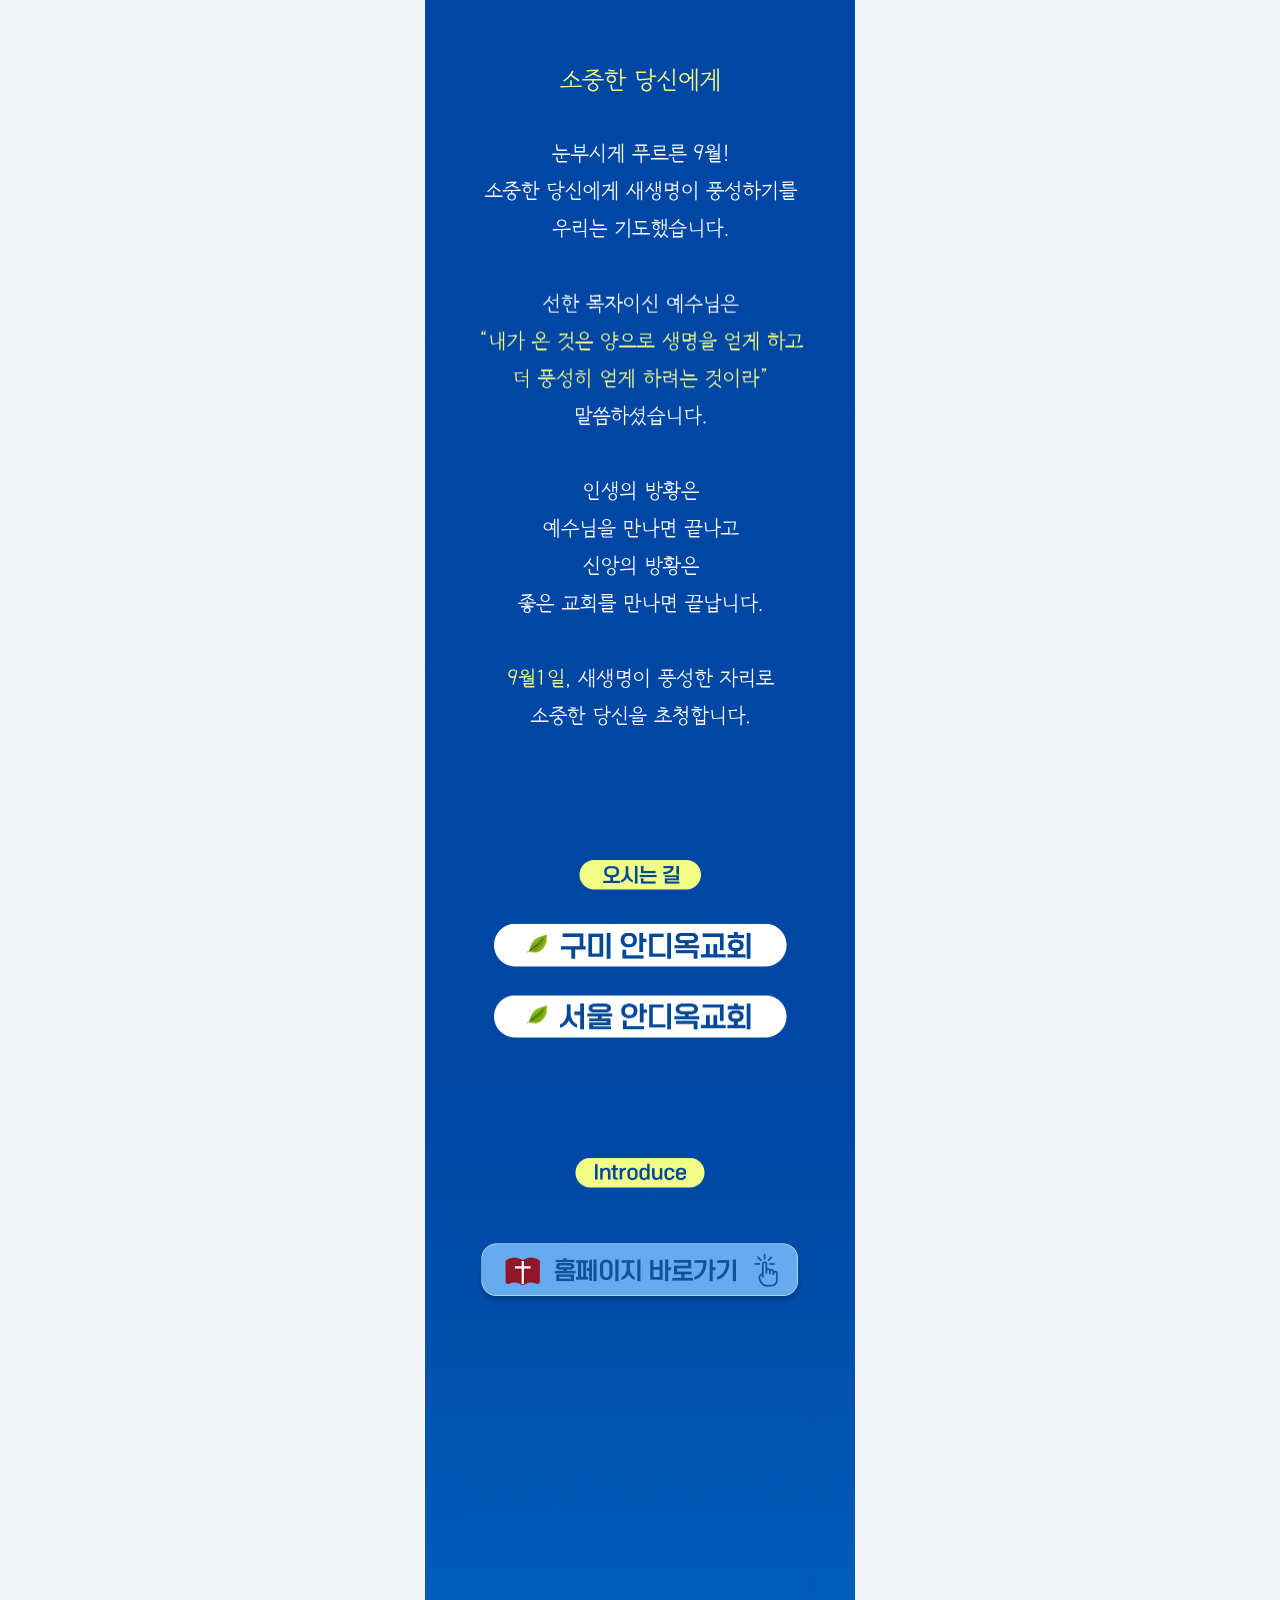
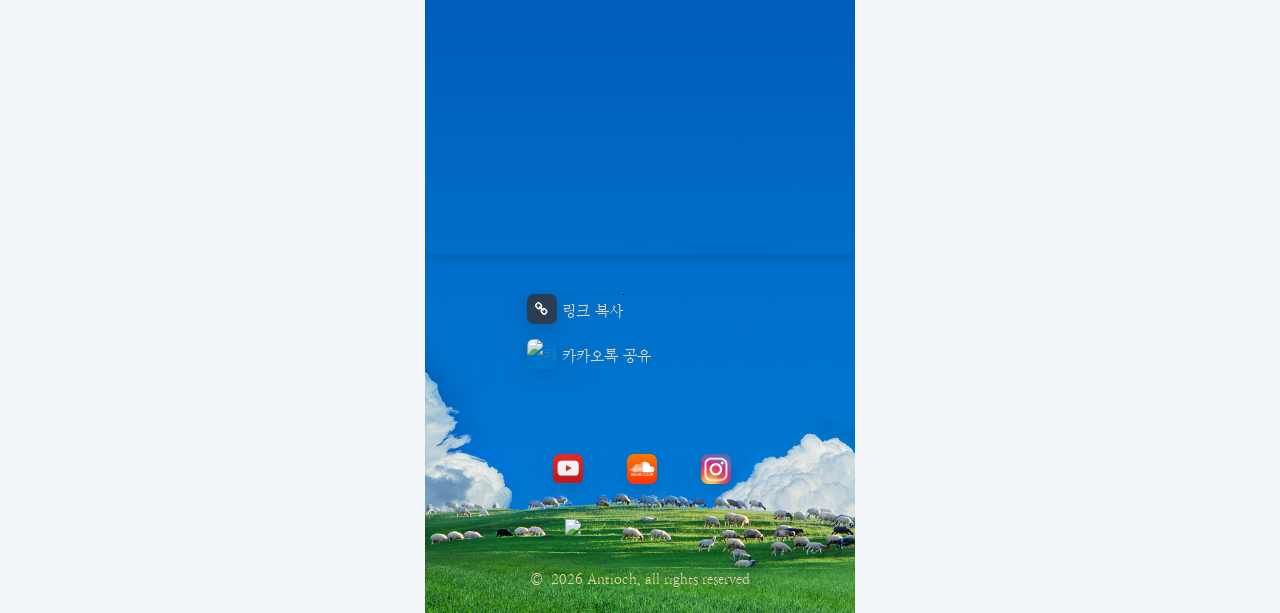
==== commit 6eda6851: "방문자수 복구" ====
--- a/index.html
+++ b/index.html
@@ -160,25 +160,14 @@
                     <img src="./img2/insta.png" class="sns-logo" />
                 </a>
             </div>
-            <!-- <div class="footer-socials">
+            <div class="footer-socials">
                 <img
-                  style="width: 50%; margin: 30px auto 0px auto"
-                  src="https://hits.seeyoufarm.com/api/count/incr/badge.svg?url=https%3A%2F%2Fprorege.github.io%2Fsalvationday%2F&count_bg=%234979ED&title_bg=%2388C5E5&icon=&icon_color=%23E7E7E7&title=%EB%B0%A9%EB%AC%B8%EC%9E%90+%EC%88%98%28%EC%9D%BC%2F%EC%A0%84%EC%B2%B4%29&edge_flat=false"
-                />
-              </div> -->
+              style="width: 50%; margin: 30px auto 0px auto"
+                src="https://hits.seeyoufarm.com/api/count/incr/badge.svg?url=https%3A%2F%2Fprorege.github.io%2F2024_newlife&count_bg=%2354AEEE&title_bg=%231762E4&icon=&icon_color=%23E7E7E7&title=%EB%B0%A9%EB%AC%B8%EC%9E%90+%EC%88%98%28%EC%9D%BC%2F%EC%A0%84%EC%B2%B4%29&edge_flat=false"
+            /> 
+            </div>
 
-              <div class="footer-socials">
-                <img id="visitor-badge" style="width: 50%; margin: 30px auto 0px auto" />
-              </div>
-              
-              <script>
-                // 페이지가 로드된 후에 실행될 함수
-                window.onload = function() {
-                  const badge = document.getElementById('visitor-badge');
-                  badge.src = "https://hits.seeyoufarm.com/api/count/incr/badge.svg?url=https%3A%2F%2Fprorege.github.io%2Fsalvationday%2F&count_bg=%234979ED&title_bg=%2388C5E5&icon=&icon_color=%23E7E7E7&title=%EB%B0%A9%EB%AC%B8%EC%9E%90+%EC%88%98%28%EC%9D%BC%2F%EC%A0%84%EC%B2%B4%29&edge_flat=false";
-                };
-              </script>
-              
+             
 
             <div id="information2" style="width: 70%; margin-top: 30px">
                 <p class="copyText">
